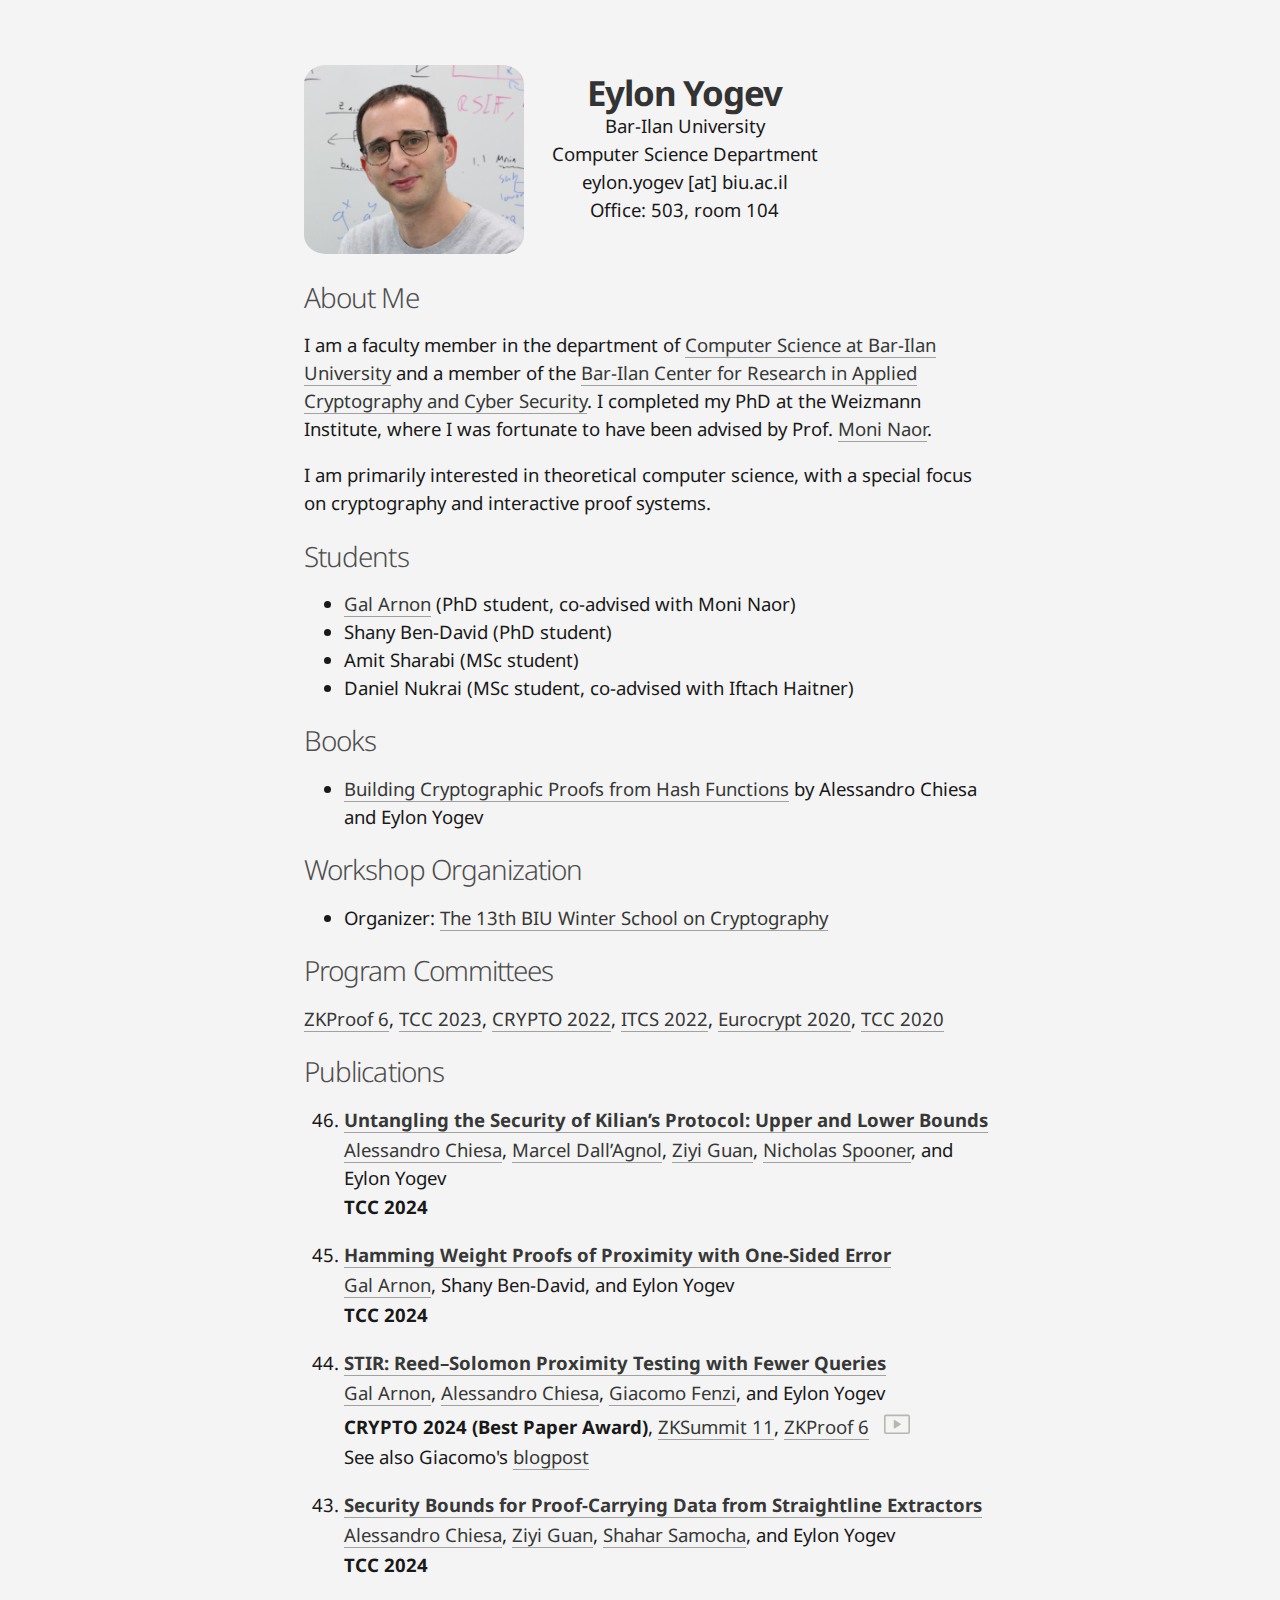
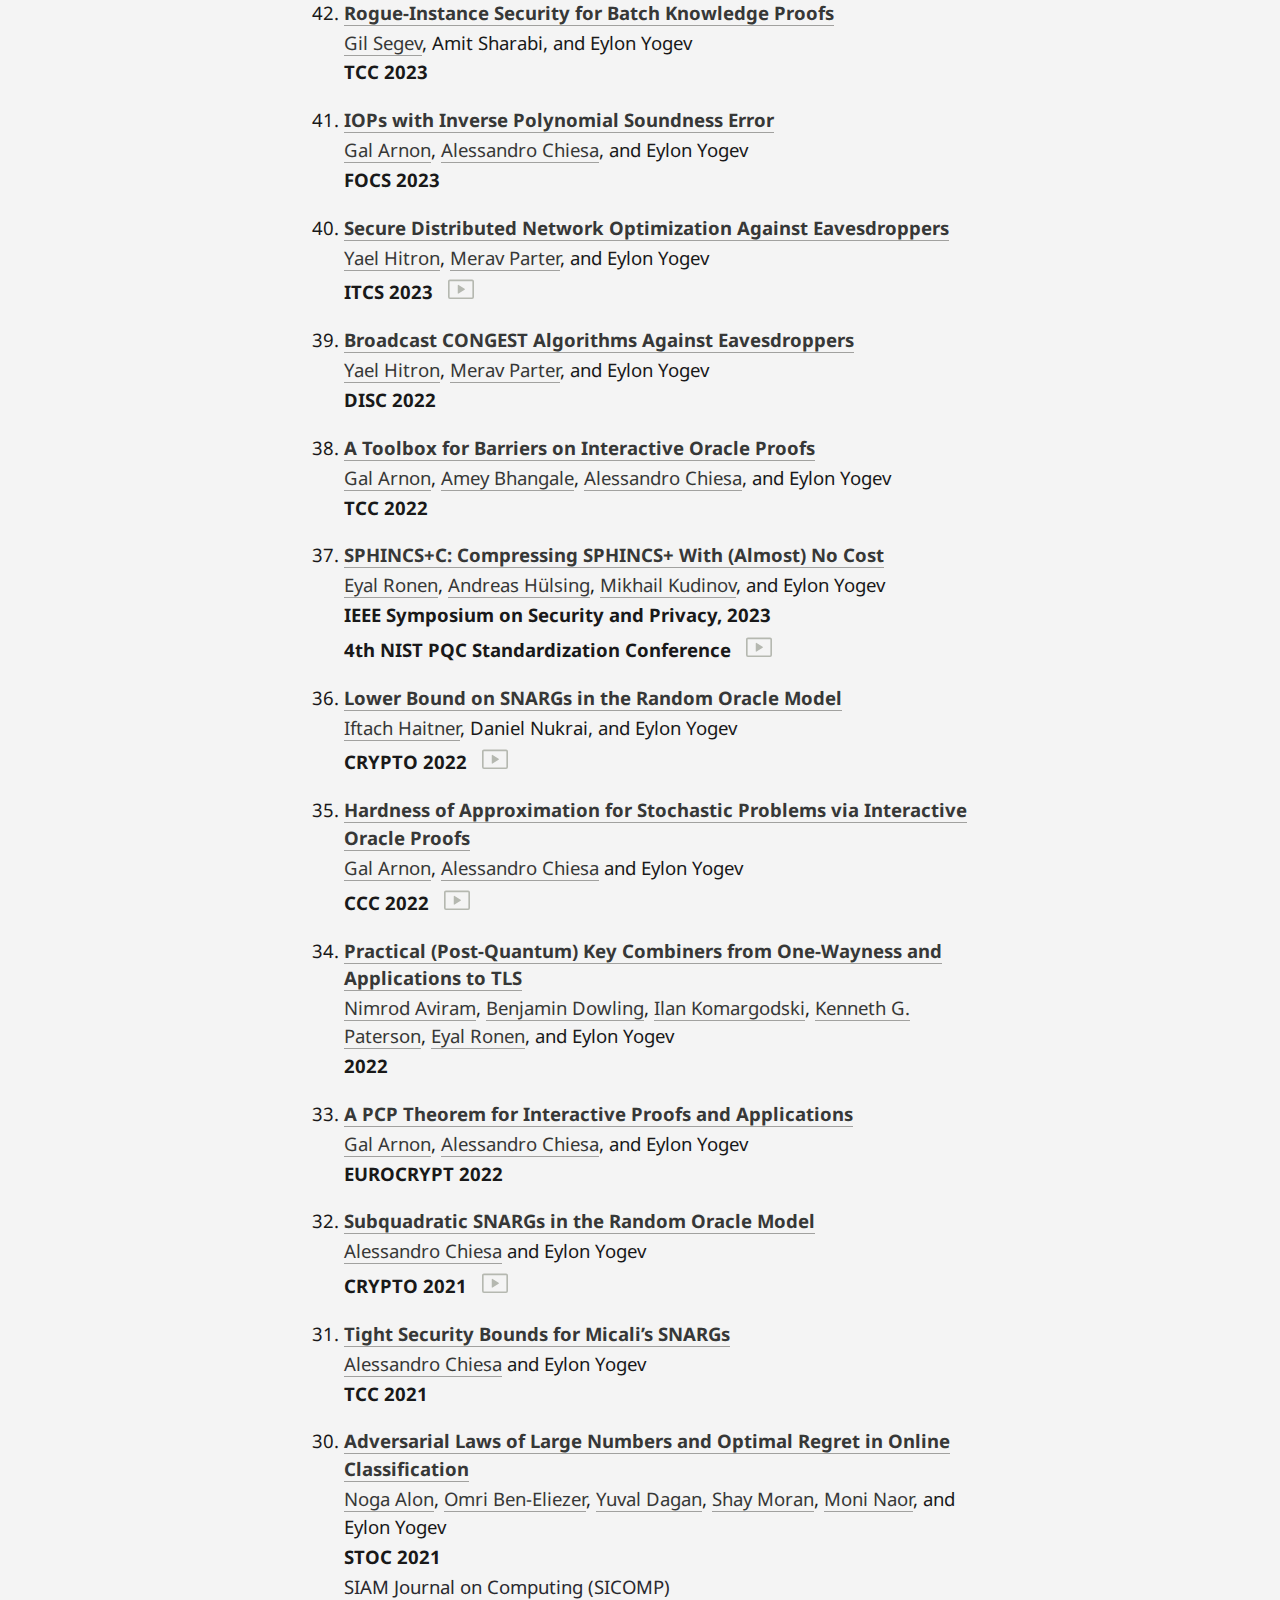
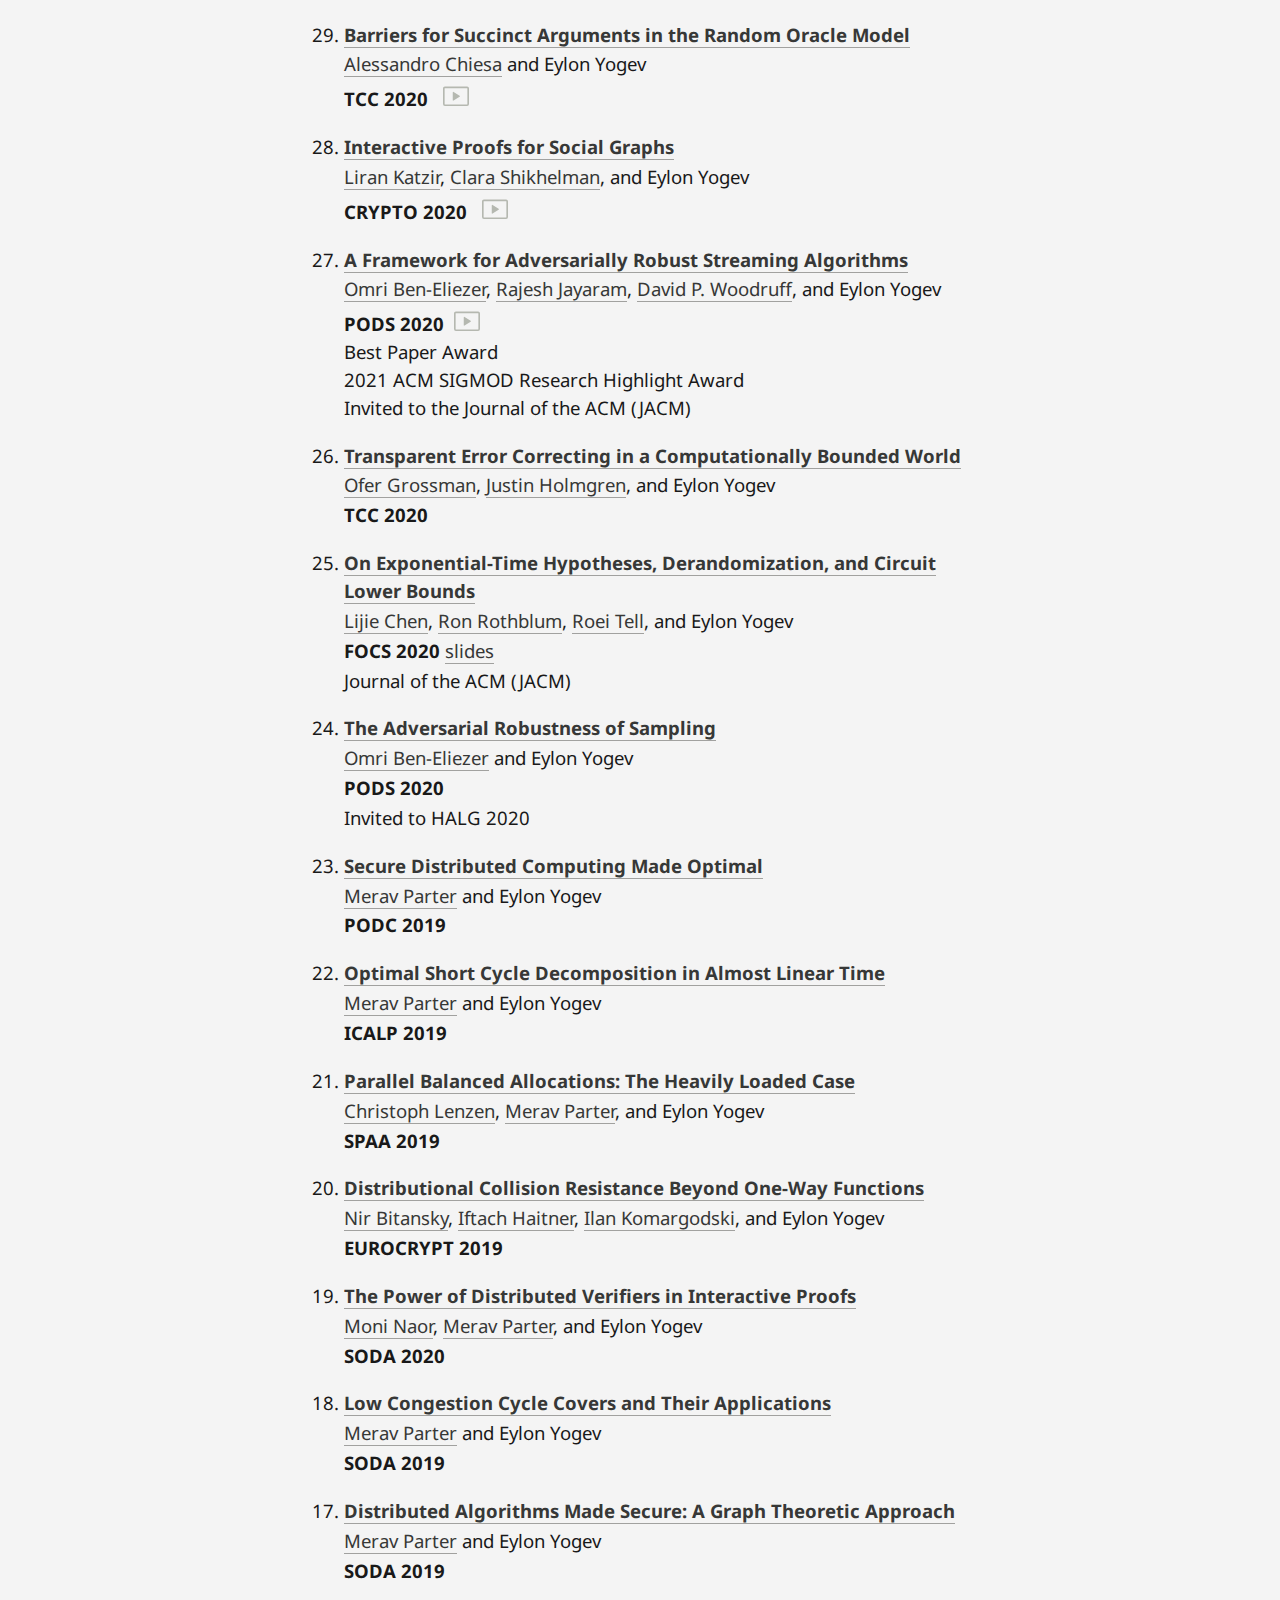
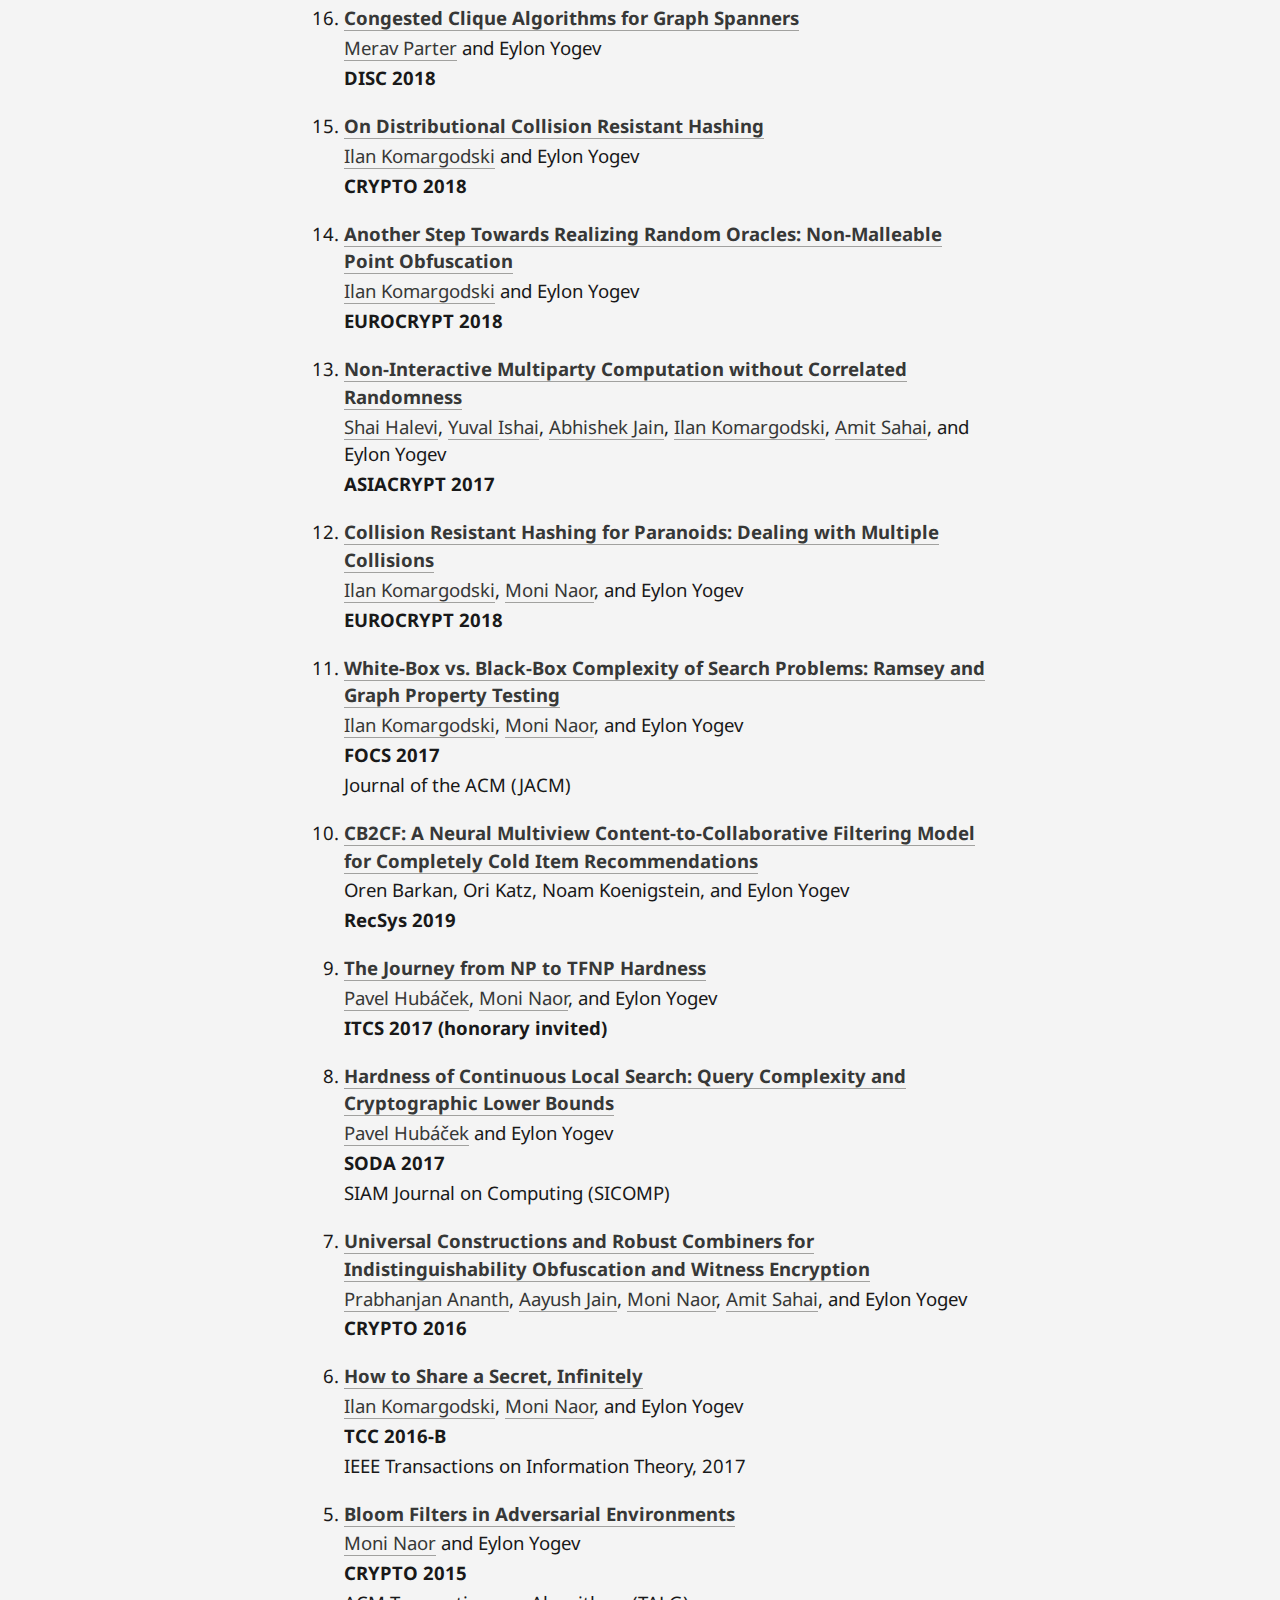
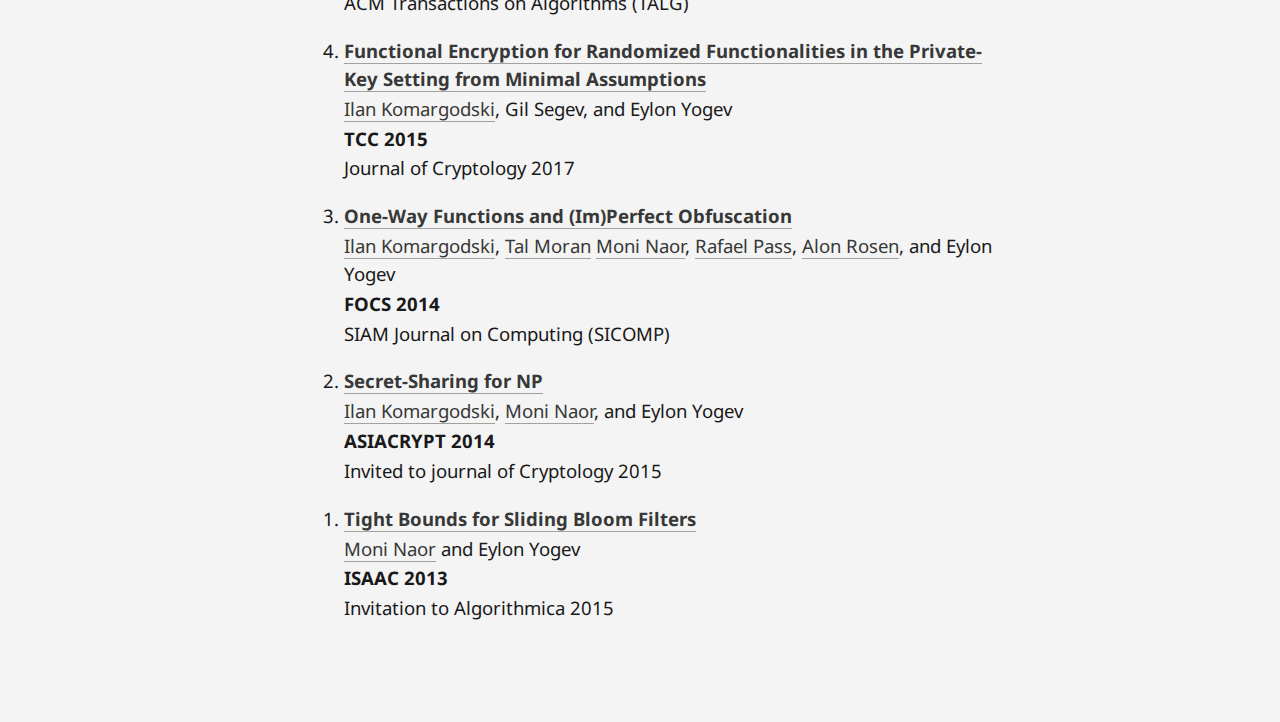
==== index.html @ f85467c6 "Update index.html" ====
<meta name="viewport" content="width=device-width, initial-scale=1.0">
<html xml:lang="en" xmlns="http://www.w3.org/1999/xhtml" lang="en">

<head>
	<title>
		Eylon Yogev
	</title>
	<link rel="stylesheet" type="text/css" href="https://fonts.googleapis.com/css2?family=Noto+Sans:ital,wght@0,400;0,700;1,400;1,700&family=Vollkorn&display=swap">
	<link rel="stylesheet" href="main.css" type="text/css"/>
</head>
<div id="wrapper">
<body>
<div id="empty"></div>
<div id="contentpane">
    <div id="content">
        <div style="display: flex; align-items: center;">
		<div id="headerimg"><img id="pic" src="profile.jpg" width="220px" class="responsive-image"></div>
		<div id="pagetitle2"> 		
			<div id="name"> <h2>Eylon Yogev</h2>
			<p>Bar-Ilan University<br/>
			Computer Science Department<br/>
			eylon.yogev [at] biu.ac.il<br/>
            Office: 503, room 104 <br/>
                <!-- <a target="_blank" title="Google Scholar" href="https://scholar.google.com/citations?user=5BrpQ74AAAAJ&hl=en" class="icons"><svg class="icons" height="26px "width="26px" viewBox="0 0 25 25" xmlns="http://www.w3.org/2000/svg" fill="none" stroke="currentcolor" stroke-width="2" stroke-linecap="round" stroke-linejoin="round"><path d="M5.242 13.769.5 9.5 12 1l11.5 9-5.242 3.769C17.548 11.249 14.978 9.5 12 9.5c-2.977.0-5.548 1.748-6.758 4.269zM12 10a7 7 0 100 14 7 7 0 000-14z"></path></svg></a>
			<a target="_blank" title="DBLP" href="https://dblp.org/pid/129/1614.html" class="icons"><svg  height="26px "width="50px" xmlns="http://www.w3.org/2000/svg"><text x="2" y="23" fill="none" stroke="#B5B8B0" stroke-width="1" stroke-linecap="round" stroke-linejoin="round">DBLP</text></svg></a> -->
            </p>
			</div>
		</div>
        </div>
    
        <h4>About Me</h4>
        <p>I am a faculty member in the department of <a href="https://cs.biu.ac.il/" target="_blank">Computer Science at Bar-Ilan University</a> and a member of the <a href="https://cyber.biu.ac.il/" target="_blank">Bar-Ilan Center for Research in Applied Cryptography and Cyber Security</a>.
          I completed my PhD at the Weizmann Institute, where I was fortunate to have been advised by Prof. <a class="coauthor" href="http://www.wisdom.weizmann.ac.il/~/naor/" target="_blank">Moni Naor</a>.</p>
        <p>I am primarily interested in theoretical computer science, with a special focus on cryptography and interactive proof systems.</p>


        <h4>Students</h4>
        <ul>
          <li><a class="coauthor" href="https://galarnon42.github.io/" target="_blank">Gal Arnon</a> (PhD student, co-advised with Moni Naor)</li>
          <li>Shany Ben-David (PhD student)</li>
          <li>Amit Sharabi (MSc student)</li>
          <li>Daniel Nukrai (MSc student, co-advised with Iftach Haitner)</li>
        </ul>
      
      <h4>Books</h4>
      <ul>
        <li>
        <p><a href="https://snargsbook.org/" target="_blank">Building Cryptographic Proofs from Hash Functions</a> by Alessandro Chiesa and Eylon Yogev</p>
        </li>
      </ul>

        <h4>Workshop Organization</h4>	  
            <p>
            <ul>
            <li>
                Organizer: <a href="https://cyber.biu.ac.il/event/the-13th-biu-winter-school-on-cryptography/" target="_blank">The 13th BIU Winter School on Cryptography<a/>
            </li>
            </ul>
            </p>
            <h4>Program Committees</h4>
            <p>
                <a href="https://zkproof.org/events/zkproof-6-berlin/" target="_blank">ZKProof 6</a>,
                <a href="https://tcc.iacr.org/2023/" target="_blank">TCC 2023</a>,
                <a href="https://crypto.iacr.org/2022/" target="_blank">CRYPTO 2022</a>,
                <a href="http://itcs-conf.org/" target="_blank">ITCS 2022</a>,
                <a href="https://eurocrypt.iacr.org/2020/" target="_blank">Eurocrypt 2020</a>,
                <a href="https://tcc.iacr.org/2020/" target="_blank">TCC 2020</a>
            </p>
            <!-- <p>
            <ul>
            <li><a href="https://zkproof.org/events/zkproof-6-berlin/" target="_blank">ZKProof 6</a></li>
            <li><a href="https://tcc.iacr.org/2023/" target="_blank">TCC 2023</a></li>
            <li><a href="https://crypto.iacr.org/2022/" target="_blank">CRYPTO 2022</a></li>
            <li><a href="http://itcs-conf.org/" target="_blank">ITCS 2022</a></li>
            <li><a href="https://eurocrypt.iacr.org/2020/" target="_blank">Eurocrypt 2020</a></li>
            <li><a href="https://tcc.iacr.org/2020/" target="_blank">TCC 2020</a></li>
            </ul>
            </p> -->

		  <h4>Publications</h4>
			<ol type="1" reversed="reversed">
              <li>
                <div class="paper">
                  <p class="title"><a href="https://eprint.iacr.org/2024/1434.pdf" target="_blank"><b>Untangling the Security of Kilian’s Protocol: Upper and Lower Bounds</b></a></p>
                  <p><a class="coauthor" href="http://people.eecs.berkeley.edu/~alexch/" target="_blank">Alessandro Chiesa</a>, <a class="coauthor" href="https://marceldallagnol.github.io/" target="_blank">Marcel Dall’Agnol</a>, <a class="coauthor" href="https://ziyiguan.github.io/" target="_blank">Ziyi Guan</a>, <a class="coauthor" href="https://spooner.cc/" target="_blank">Nicholas Spooner</a>, and Eylon Yogev</p>
                  <p><b>TCC 2024</b></p>
                </div>
              </li>
              <li>
                <div class="paper">
                  <p class="title"><a href="https://eprint.iacr.org/2024/832.pdf" target="_blank"><b>Hamming Weight Proofs of Proximity with One-Sided Error</b></a></p>
                  <p><a class="coauthor" href="https://galarnon42.github.io/" target="_blank">Gal Arnon</a>, Shany Ben-David, and Eylon Yogev</p>
                  <p><b>TCC 2024</b></p>
                </div>
              </li>
                <li>
                  <div class="paper">
                    <p class="title"><a href="https://eprint.iacr.org/2024/390" target="_blank"><b>STIR: Reed–Solomon Proximity Testing with Fewer Queries</b></a></p>
                    <p><a class="coauthor" href="https://galarnon42.github.io/" target="_blank">Gal Arnon</a>, <a class="coauthor" href="http://people.eecs.berkeley.edu/~alexch/" target="_blank">Alessandro Chiesa</a>, <a class="coauthor" href="https://gfenzi.io/" target="_blank">Giacomo Fenzi</a>, and Eylon Yogev</p>
                    <p><b>CRYPTO 2024 (Best Paper Award)</b>, <a href="https://www.zksummit.com/" target="_blank"> ZKSummit 11</a>, <a href="https://zkproof.org/events/zkproof-6-berlin/" target="_blank">ZKProof 6</a> &nbsp; <a class="icons" href="https://www.youtube.com/watch?v=OLklJjp8KB4&ab_channel=ZeroKnowledge" target="_blank"><svg xmlns="http://www.w3.org/2000/svg" width="26" height="26" viewBox="0 0 24 18"><path fill="#b5b8b0" d="M0 4.75C0 3.784.784 3 1.75 3h20.5c.966 0 1.75.784 1.75 1.75v14.5A1.75 1.75 0 0 1 22.25 21H1.75A1.75 1.75 0 0 1 0 19.25Zm1.75-.25a.25.25 0 0 0-.25.25v14.5c0 .138.112.25.25.25h20.5a.25.25 0 0 0 .25-.25V4.75a.25.25 0 0 0-.25-.25Z"/><path fill="#b5b8b0" d="M9 15.584V8.416a.5.5 0 0 1 .77-.42l5.576 3.583a.5.5 0 0 1 0 .842L9.77 16.005a.5.5 0 0 1-.77-.42Z"/></svg></a></p>
                    <p>See also Giacomo's <a href="https://gfenzi.io/papers/stir/" target="_blank">blogpost</a></p>
                    
                  </div>
                </li>
                <li>
                  <div class="paper">
                    <p class="title"><a href="https://eprint.iacr.org/2023/1646.pdf" target="_blank"><b>Security Bounds for Proof-Carrying Data from Straightline Extractors</b></a></p>
                    <p><a class="coauthor" href="https://people.eecs.berkeley.edu/~alexch/" target="_blank">Alessandro Chiesa</a>, <a class="coauthor" href="https://ziyiguan.github.io/" target="_blank">Ziyi Guan</a>, <a class="coauthor" href="https://www.linkedin.com/in/shahar-samocha-659106212/" target="_blank">Shahar Samocha</a>, and Eylon Yogev</p>
                    <p><b>TCC 2024</b></p>
                  </div>
                </li>
                <li>
                  <div class="paper">
                    <p class="title"><a href="https://eprint.iacr.org/2023/1420.pdf" target="_blank"><b>Rogue-Instance Security for Batch Knowledge Proofs</b></a></p>
                    <p><a class="coauthor" href="https://www.gilsegev.net/" target="_blank">Gil Segev</a>, Amit Sharabi, and Eylon Yogev</p>
                    <p><b>TCC 2023</b></p>
                  </div>
                </li>
                <li>
                  <div class="paper">
                    <p class="title"><a href="https://eprint.iacr.org/2023/1062.pdf" target="_blank"><b>IOPs with Inverse Polynomial Soundness Error</b></a></p>
                    <p><a class="coauthor" href="https://galarnon42.github.io/" target="_blank">Gal Arnon</a>, <a class="coauthor" href="https://people.eecs.berkeley.edu/~alexch/" target="_blank">Alessandro Chiesa</a>, and Eylon Yogev</p>
                    <p><b>FOCS 2023</b></p>
                  </div>
                </li>
                <li>
                  <div class="paper">
                    <p class="title"><a href="https://cs.emis.de/LIPIcs/volltexte/2023/17574/pdf/LIPIcs-ITCS-2023-71_.pdf" target="_blank"><b>Secure Distributed Network Optimization Against Eavesdroppers</b></a></p>
                    <p><a class="coauthor" href="https://www.wisdom.weizmann.ac.il/~yaelhi/" target="_blank">Yael Hitron</a>, <a class="coauthor" href="http://www.weizmann.ac.il/math/parter/" target="_blank">Merav Parter</a>, and Eylon Yogev</p>
                    <p><b>ITCS 2023</b> &nbsp; <a class="icons" href="https://www.youtube.com/watch?v=ZuN46goMlLA" target="_blank"><svg xmlns="http://www.w3.org/2000/svg" width="26" height="26" viewBox="0 0 24 18"><path fill="#b5b8b0" d="M0 4.75C0 3.784.784 3 1.75 3h20.5c.966 0 1.75.784 1.75 1.75v14.5A1.75 1.75 0 0 1 22.25 21H1.75A1.75 1.75 0 0 1 0 19.25Zm1.75-.25a.25.25 0 0 0-.25.25v14.5c0 .138.112.25.25.25h20.5a.25.25 0 0 0 .25-.25V4.75a.25.25 0 0 0-.25-.25Z"/><path fill="#b5b8b0" d="M9 15.584V8.416a.5.5 0 0 1 .77-.42l5.576 3.583a.5.5 0 0 1 0 .842L9.77 16.005a.5.5 0 0 1-.77-.42Z"/></svg></a></p>
                  </div>
                </li>
                <li>
                  <div class="paper">
                    <p class="title"><a href="https://drops.dagstuhl.de/opus/volltexte/2022/17218/pdf/LIPIcs-DISC-2022-27.pdf" target="_blank"><b>Broadcast CONGEST Algorithms Against Eavesdroppers</b></a></p>
                    <p><a class="coauthor" href="https://www.wisdom.weizmann.ac.il/~yaelhi/" target="_blank">Yael Hitron</a>, <a class="coauthor" href="http://www.weizmann.ac.il/math/parter/" target="_blank">Merav Parter</a>, and Eylon Yogev</p>
                    <p><b>DISC 2022</b></p>
                  </div>
                </li>
                <li>
                  <div class="paper">
                    <p class="title"><a href="https://eprint.iacr.org/2022/790.pdf" target="_blank"><b>A Toolbox for Barriers on Interactive Oracle Proofs</b></a></p>
                    <p><a class="coauthor" href="https://galarnon42.github.io/" target="_blank">Gal Arnon</a>, <a class="coauthor" href="#" target="_blank">Amey Bhangale</a>, <a class="coauthor" href="https://people.eecs.berkeley.edu/~alexch/" target="_blank">Alessandro Chiesa</a>, and Eylon Yogev</p>
                    <p><b>TCC 2022</b></p>
                  </div>
                </li>
                <li>
                  <div class="paper">
                    <p class="title"><a href="https://eprint.iacr.org/2022/778.pdf" target="_blank"><b>SPHINCS+C: Compressing SPHINCS+ With (Almost) No Cost</b></a></p>
                    <p><a class="coauthor" href="#" target="_blank">Eyal Ronen</a>, <a class="coauthor" href="#" target="_blank">Andreas Hülsing</a>, <a class="coauthor" href="#" target="_blank">Mikhail Kudinov</a>, and Eylon Yogev</p>
                    <p><b>IEEE Symposium on Security and Privacy, 2023</b>
                    <p><b>4th NIST PQC Standardization Conference</b> 
                     &nbsp; <a class="icons" href="https://cdnapisec.kaltura.com/index.php/extwidget/preview/partner_id/684682/uiconf_id/50882982/entry_id/1_tt1qclrc/embed/dynamic#t=88:45" target="_blank"><svg xmlns="http://www.w3.org/2000/svg" width="26" height="26" viewBox="0 0 24 18"><path fill="#b5b8b0" d="M0 4.75C0 3.784.784 3 1.75 3h20.5c.966 0 1.75.784 1.75 1.75v14.5A1.75 1.75 0 0 1 22.25 21H1.75A1.75 1.75 0 0 1 0 19.25Zm1.75-.25a.25.25 0 0 0-.25.25v14.5c0 .138.112.25.25.25h20.5a.25.25 0 0 0 .25-.25V4.75a.25.25 0 0 0-.25-.25Z"/><path fill="#b5b8b0" d="M9 15.584V8.416a.5.5 0 0 1 .77-.42l5.576 3.583a.5.5 0 0 1 0 .842L9.77 16.005a.5.5 0 0 1-.77-.42Z"/></svg></a></p>
                  </div>
                </li>
                <li>
                <div class="paper">
                    <p class="title"><a href="https://eprint.iacr.org/2022/178.pdf" target="_blank"><b>Lower Bound on SNARGs in the Random Oracle Model</b></a></p>
                    <p><a class="coauthor" href="http://www.cs.tau.ac.il/~iftachh/" target="_blank">Iftach Haitner</a>, Daniel Nukrai, and Eylon Yogev</p>
                    <p><b>CRYPTO 2022</b> &nbsp; <a class="icons" href="https://www.youtube.com/watch?v=3Eg4zDbNErg" target="_blank"><svg xmlns="http://www.w3.org/2000/svg" width="26" height="26" viewBox="0 0 24 18"><path fill="#b5b8b0" d="M0 4.75C0 3.784.784 3 1.75 3h20.5c.966 0 1.75.784 1.75 1.75v14.5A1.75 1.75 0 0 1 22.25 21H1.75A1.75 1.75 0 0 1 0 19.25Zm1.75-.25a.25.25 0 0 0-.25.25v14.5c0 .138.112.25.25.25h20.5a.25.25 0 0 0 .25-.25V4.75a.25.25 0 0 0-.25-.25Z"/><path fill="#b5b8b0" d="M9 15.584V8.416a.5.5 0 0 1 .77-.42l5.576 3.583a.5.5 0 0 1 0 .842L9.77 16.005a.5.5 0 0 1-.77-.42Z"/></svg></a></p>
                  </div>
                </li>
                <li>
                  <div class="paper">
                    <p class="title"><a href="https://eprint.iacr.org/2022/168.pdf" target="_blank"><b>Hardness of Approximation for Stochastic Problems via Interactive Oracle Proofs</b></a></p>
                    <p><a class="coauthor" href="https://galarnon42.github.io/" target="_blank">Gal Arnon</a>, <a class="coauthor" href="https://people.eecs.berkeley.edu/~alexch/" target="_blank">Alessandro Chiesa</a> and Eylon Yogev</p>
                    <p><b>CCC 2022</b> &nbsp; <a class="icons" href="https://www.youtube.com/watch?v=Tf1Yizaovfk" target="_blank"><svg xmlns="http://www.w3.org/2000/svg" width="26" height="26" viewBox="0 0 24 18"><path fill="#b5b8b0" d="M0 4.75C0 3.784.784 3 1.75 3h20.5c.966 0 1.75.784 1.75 1.75v14.5A1.75 1.75 0 0 1 22.25 21H1.75A1.75 1.75 0 0 1 0 19.25Zm1.75-.25a.25.25 0 0 0-.25.25v14.5c0 .138.112.25.25.25h20.5a.25.25 0 0 0 .25-.25V4.75a.25.25 0 0 0-.25-.25Z"/><path fill="#b5b8b0" d="M9 15.584V8.416a.5.5 0 0 1 .77-.42l5.576 3.583a.5.5 0 0 1 0 .842L9.77 16.005a.5.5 0 0 1-.77-.42Z"/></svg></a></p>
                  </div>
                </li>
                <li>
                  <div class="paper">
                    <p class="title"><a href="https://eprint.iacr.org/2022/065.pdf" target="_blank"><b>Practical (Post-Quantum) Key Combiners from One-Wayness and Applications to TLS</b></a></p>
                    <p><a class="coauthor" href="https://scholar.google.com/citations?user=IK_rVkIAAAAJ&hl=en" target="_blank">Nimrod Aviram</a>,
                    <a class="coauthor" href="https://scholar.google.com.au/citations?user=gm6du7UAAAAJ&hl=en" target="_blank">Benjamin Dowling</a>,
                    <a class="coauthor" href="https://www.cs.huji.ac.il/~ilank/" target="_blank">Ilan Komargodski</a>,
                    <a class="coauthor" href="https://inf.ethz.ch/people/person-detail.paterson.html" target="_blank">Kenneth G. Paterson</a>,
                    <a class="coauthor" href="https://eyalro.net/" target="_blank">Eyal Ronen</a>, and Eylon Yogev</p>
                    <p><b>2022</b></p>
                  </div>
                </li>
                <li>
                  <div class="paper">
                    <p class="title"><a href="https://eprint.iacr.org/2021/915.pdf" target="_blank"><b>A PCP Theorem for Interactive Proofs and Applications</b></a></p>
                    <p><a class="coauthor" href="https://galarnon42.github.io/" target="_blank">Gal Arnon</a>, <a class="coauthor" href="https://people.eecs.berkeley.edu/~alexch/" target="_blank">Alessandro Chiesa</a>, and Eylon Yogev</p>
                    <p><b>EUROCRYPT 2022</b></p>
                  </div>
                </li>
                <li>
                  <div class="paper">
                    <p class="title"><a href="https://eprint.iacr.org/2021/281.pdf" target="_blank"><b>Subquadratic SNARGs in the Random Oracle Model</b></a></p>
                    <p><a class="coauthor" href="https://people.eecs.berkeley.edu/~alexch/" target="_blank">Alessandro Chiesa</a> and Eylon Yogev</p>
                    <p><b>CRYPTO 2021</b> &nbsp; <a class="icons" href="https://www.youtube.com/watch?v=JBYBNj7msRY" target="_blank"><svg xmlns="http://www.w3.org/2000/svg" width="26" height="26" viewBox="0 0 24 18"><path fill="#b5b8b0" d="M0 4.75C0 3.784.784 3 1.75 3h20.5c.966 0 1.75.784 1.75 1.75v14.5A1.75 1.75 0 0 1 22.25 21H1.75A1.75 1.75 0 0 1 0 19.25Zm1.75-.25a.25.25 0 0 0-.25.25v14.5c0 .138.112.25.25.25h20.5a.25.25 0 0 0 .25-.25V4.75a.25.25 0 0 0-.25-.25Z"/><path fill="#b5b8b0" d="M9 15.584V8.416a.5.5 0 0 1 .77-.42l5.576 3.583a.5.5 0 0 1 0 .842L9.77 16.005a.5.5 0 0 1-.77-.42Z"/></svg></a></p>
                  </div>
                </li>
                <li>
                  <div class="paper">
                    <p class="title"><a href="https://eprint.iacr.org/2021/188.pdf" target="_blank"><b>Tight Security Bounds for Micali’s SNARGs</b></a></p>
                    <p><a class="coauthor" href="https://people.eecs.berkeley.edu/~alexch/" target="_blank">Alessandro Chiesa</a> and Eylon Yogev</p>
                    <p><b>TCC 2021</b></p>
                  </div>
                </li>
                <li>
                  <div class="paper">
                    <p class="title"><a href="https://arxiv.org/pdf/2101.09054.pdf" target="_blank"><b>Adversarial Laws of Large Numbers and Optimal Regret in Online Classification</b></a></p>
                    <p><a class="coauthor" href="https://www.tau.ac.il/~nogaa/" target="_blank">Noga Alon</a>, <a class="coauthor" href="http://www.cs.tau.ac.il/~omrib/" target="_blank">Omri Ben-Eliezer</a>, <a class="coauthor" href="https://yuvaldagan.wordpress.com/" target="_blank">Yuval Dagan</a>, <a class="coauthor" href="http://www.cs.technion.ac.il/~shaymrn/" target="_blank">Shay Moran</a>, <a class="coauthor" href="http://www.wisdom.weizmann.ac.il/~/naor/" target="_blank">Moni Naor</a>, and Eylon Yogev</p>
                    <p><b>STOC 2021</b></p>
                    <p><a class="icons" href="https://epubs.siam.org/eprint/WMYQ4PTXQMHGDJZPZN5I/full" target="_blank">SIAM Journal on Computing (SICOMP)</a></p>
                  </div>
                </li>
                <li>
                  <div class="paper">
                    <p class="title"><a href="https://eprint.iacr.org/2020/1427.pdf" target="_blank"><b>Barriers for Succinct Arguments in the Random Oracle Model</b></a></p>
                    <p><a class="coauthor" href="https://people.eecs.berkeley.edu/~alexch/" target="_blank">Alessandro Chiesa</a> and Eylon Yogev</p>
                    <p><b>TCC 2020</b> &nbsp; <a class="icons" href="https://www.youtube.com/watch?v=A61czHkCBrA" target="_blank"><svg xmlns="http://www.w3.org/2000/svg" width="26" height="26" viewBox="0 0 24 18"><path fill="#b5b8b0" d="M0 4.75C0 3.784.784 3 1.75 3h20.5c.966 0 1.75.784 1.75 1.75v14.5A1.75 1.75 0 0 1 22.25 21H1.75A1.75 1.75 0 0 1 0 19.25Zm1.75-.25a.25.25 0 0 0-.25.25v14.5c0 .138.112.25.25.25h20.5a.25.25 0 0 0 .25-.25V4.75a.25.25 0 0 0-.25-.25Z"/><path fill="#b5b8b0" d="M9 15.584V8.416a.5.5 0 0 1 .77-.42l5.576 3.583a.5.5 0 0 1 0 .842L9.77 16.005a.5.5 0 0 1-.77-.42Z"/></svg></a></p>
                  </div>
                </li>
                <li>
                    <div class="paper">
                      <p class="title"><a href="https://eprint.iacr.org/2020/1433.pdf" target="_blank"><b>Interactive Proofs for Social Graphs</b></a></p>
                      <p><a class="coauthor" href="https://scholar.google.co.il/citations?user=6hddBj0AAAAJ&hl=en" target="_blank">Liran Katzir</a>, <a class="coauthor" href="http://www.math.tau.ac.il/~clarashk/" target="_blank">Clara Shikhelman</a>, and Eylon Yogev</p>
                      <p><b>CRYPTO 2020</b> &nbsp; <a class="icons" href="https://www.youtube.com/watch?v=fkCOhuH1um4&list=PLeeS-3Ml-rppZMjRn2bNhb1FU-JOLMjRU" target="_blank"><svg xmlns="http://www.w3.org/2000/svg" width="26" height="26" viewBox="0 0 24 18"><path fill="#b5b8b0" d="M0 4.75C0 3.784.784 3 1.75 3h20.5c.966 0 1.75.784 1.75 1.75v14.5A1.75 1.75 0 0 1 22.25 21H1.75A1.75 1.75 0 0 1 0 19.25Zm1.75-.25a.25.25 0 0 0-.25.25v14.5c0 .138.112.25.25.25h20.5a.25.25 0 0 0 .25-.25V4.75a.25.25 0 0 0-.25-.25Z"/><path fill="#b5b8b0" d="M9 15.584V8.416a.5.5 0 0 1 .77-.42l5.576 3.583a.5.5 0 0 1 0 .842L9.77 16.005a.5.5 0 0 1-.77-.42Z"/></svg></a></p>
                    </div>
                  </li>
                  <li>
                    <div class="paper">
                      <p class="title"><a href="https://arxiv.org/pdf/2003.14265.pdf" target="_blank"><b>A Framework for Adversarially Robust Streaming Algorithms</b></a></p>
                      <p><a class="coauthor" href="http://www.cs.tau.ac.il/~omrib/" target="_blank">Omri Ben-Eliezer</a>,
                        <a class="coauthor" href="http://rajeshjayaram.com/" target="_blank">Rajesh Jayaram</a>,
                        <a class="coauthor" href="http://www.cs.cmu.edu/~dwoodruf/" target="_blank">David P. Woodruff</a>,
                        and Eylon Yogev</p>
                      <p>
                        <b>PODS 2020</b>&nbsp; <a class="icons" href="https://vimeo.com/450920023#t=12m50s" target="_blank"><svg xmlns="http://www.w3.org/2000/svg" width="26" height="26" viewBox="0 0 24 18"><path fill="#b5b8b0" d="M0 4.75C0 3.784.784 3 1.75 3h20.5c.966 0 1.75.784 1.75 1.75v14.5A1.75 1.75 0 0 1 22.25 21H1.75A1.75 1.75 0 0 1 0 19.25Zm1.75-.25a.25.25 0 0 0-.25.25v14.5c0 .138.112.25.25.25h20.5a.25.25 0 0 0 .25-.25V4.75a.25.25 0 0 0-.25-.25Z"/><path fill="#b5b8b0" d="M9 15.584V8.416a.5.5 0 0 1 .77-.42l5.576 3.583a.5.5 0 0 1 0 .842L9.77 16.005a.5.5 0 0 1-.77-.42Z"/></svg></a><br/>
                        <span >Best Paper Award</span><br/>
                        <span >2021 ACM SIGMOD Research Highlight Award</span><br/>
                        <span>Invited to the Journal of the ACM (JACM)</span>
                    </p>
                    </div>
                  </li>
                  <li>
                    <div class="paper">
                      <p class="title"><a href="https://eprint.iacr.org/2020/1411.pdf" target="_blank"><b>Transparent Error Correcting in a Computationally Bounded World</b></a></p>
                      <p><a class="coauthor" href="https://dblp.org/pid/168/8485.html" target="_blank">Ofer Grossman</a>,
                        <a class="coauthor" href="http://justinholmgren.com/" target="_blank">Justin Holmgren</a>,
                        and Eylon Yogev
                      <p><b>TCC 2020</b></p>
                    </div>
                  </li>
                  <li>
                    <div class="paper">
                      <p class="title"><a href="https://eccc.weizmann.ac.il/report/2019/169/download" target="_blank"><b>On Exponential-Time Hypotheses, Derandomization, and Circuit Lower Bounds</b></a></p>
                      <p><a class="coauthor" href="http://www.mit.edu/~lijieche/" target="_blank">Lijie Chen</a>,
                        <a class="coauthor" href="http://www.cs.technion.ac.il/~rothblum/" target="_blank">Ron Rothblum</a>,
                        <a class="coauthor" href="https://sites.google.com/site/roeitell/" target="_blank">Roei Tell</a>,
                        and Eylon Yogev</p>
                      <p><b>FOCS 2020</b> <a href="https://drive.google.com/file/d/1tfXBe4NhLV4Ls1bmvShGWdE-ohSGJxQN/view">slides</a>
                     <p>Journal of the ACM (JACM)</p>
                    </div>
                  </li>
                  <li>
                    <div class="paper">
                      <p class="title"><a href="https://arxiv.org/pdf/1906.11327.pdf" target="_blank"><b>The Adversarial Robustness of Sampling</b></a></p>
                      <p><a class="coauthor" href="http://www.cs.tau.ac.il/~omrib/" target="_blank">Omri Ben-Eliezer</a> and Eylon Yogev</p>
                      <p><b>PODS 2020</b></p>
                      <p>Invited to HALG 2020</p>
                    </div>
                  </li>
                  <li>
                    <div class="paper">
                      <p class="title"><a href="https://dl.acm.org/doi/10.1145/3293611.3331620" target="_blank"><b>Secure Distributed Computing Made Optimal</b></a></p>
                      <p><a class="coauthor" href="http://www.weizmann.ac.il/math/parter/" target="_blank">Merav Parter</a> and Eylon Yogev</p>
                      <p><b>PODC 2019</b></p>
                    </div>
                  </li>
                  <li>
                    <div class="paper">
                      <p class="title"><a href="http://drops.dagstuhl.de/opus/volltexte/2019/10665/pdf/LIPIcs-ICALP-2019-89.pdf" target="_blank"><b>Optimal Short Cycle Decomposition in Almost Linear Time</b></a></p>
                      <p><a class="coauthor" href="http://www.weizmann.ac.il/math/parter/" target="_blank">Merav Parter</a> and Eylon Yogev</p>
                      <p><b>ICALP 2019</b></p>
                    </div>
                  </li>
                  <li>
                    <div class="paper">
                      <p class="title"><a href="https://arxiv.org/pdf/1904.07532.pdf" target="_blank"><b>Parallel Balanced Allocations: The Heavily Loaded Case</b></a></p>
                      <p><a class="coauthor" href="https://people.mpi-inf.mpg.de/~clenzen/" target="_blank">Christoph Lenzen</a>, <a class="coauthor" href="http://www.weizmann.ac.il/math/parter/" target="_blank">Merav Parter</a>, and Eylon Yogev</p>
                      <p><b>SPAA 2019</b></p>
                    </div>
                  </li>
                  <li>
                    <div class="paper">
                      <p class="title"><a href="https://eprint.iacr.org/2019/115.pdf" target="_blank"><b>Distributional Collision Resistance Beyond One-Way Functions</b></a></p>
                      <p><a class="coauthor" href="https://sites.google.com/site/nirbitansky" target="_blank">Nir Bitansky</a>,
                        <a class="coauthor" href="http://www.cs.tau.ac.il/~iftachh/" target="_blank">Iftach Haitner</a>,
                        <a class="coauthor" href="https://www.cs.huji.ac.il/~ilank/" target="_blank">Ilan Komargodski</a>,
                        and Eylon Yogev</p>
                      <p><b>EUROCRYPT 2019</b></p>
                    </div>
                  </li>
                  <li>
                    <div class="paper">
                      <p class="title"><a href="https://eccc.weizmann.ac.il/report/2018/213/download" target="_blank"><b>The Power of Distributed Verifiers in Interactive Proofs</b></a></p>
                      <p><a class="coauthor" href="https://www.wisdom.weizmann.ac.il/~/naor/" target="_blank">Moni Naor</a>, <a class="coauthor" href="http://www.weizmann.ac.il/math/parter/" target="_blank">Merav Parter</a>, and Eylon Yogev</p>
                      <p><b>SODA 2020</b></p>
                    </div>
                  </li>
                  <li>
                    <div class="paper">
                      <p class="title"><a href="https://arxiv.org/pdf/1812.04492.pdf" target="_blank"><b>Low Congestion Cycle Covers and Their Applications</b></a></p>
                      <p><a class="coauthor" href="http://www.weizmann.ac.il/math/parter/" target="_blank">Merav Parter</a> and Eylon Yogev</p>
                      <p><b>SODA 2019</b></p>
                    </div>
                  </li>
                  <li>
                    <div class="paper">
                      <p class="title"><a href="https://arxiv.org/pdf/1712.01139.pdf" target="_blank"><b>Distributed Algorithms Made Secure: A Graph Theoretic Approach</b></a></p>
                      <p><a class="coauthor" href="http://www.weizmann.ac.il/math/parter/" target="_blank">Merav Parter</a> and Eylon Yogev</p>
                      <p><b>SODA 2019</b></p>
                    </div>
                  </li>
                  <li>
                    <div class="paper">
                      <p class="title"><a href="https://arxiv.org/pdf/1805.05404.pdf" target="_blank"><b>Congested Clique Algorithms for Graph Spanners</b></a></p>
                      <p><a class="coauthor" href="http://www.weizmann.ac.il/math/parter/" target="_blank">Merav Parter</a> and Eylon Yogev</p>
                      <p><b>DISC 2018</b></p>
                    </div>
                  </li>
                  <li>
                    <div class="paper">
                      <p class="title"><a href="https://eprint.iacr.org/2018/480.pdf" target="_blank"><b>On Distributional Collision Resistant Hashing</b></a></p>
                      <p><a class="coauthor" href="https://www.cs.huji.ac.il/~ilank/" target="_blank">Ilan Komargodski</a> and Eylon Yogev</p>
                      <p><b>CRYPTO 2018</b></p>
                    </div>
                  </li>
                  <li>
                    <div class="paper">
                      <p class="title"><a href="https://eprint.iacr.org/2018/149.pdf" target="_blank"><b>Another Step Towards Realizing Random Oracles: Non-Malleable Point Obfuscation</b></a></p>
                      <p><a class="coauthor" href="https://www.cs.huji.ac.il/~ilank/" target="_blank">Ilan Komargodski</a> and Eylon Yogev</p>
                      <p><b>EUROCRYPT 2018</b></p>
                    </div>
                  </li>
                  <li>
                    <div class="paper">
                      <p class="title"><a href="https://eprint.iacr.org/2017/871.pdf" target="_blank"><b>Non-Interactive Multiparty Computation without Correlated Randomness</b></a></p>
                      <p><a class="coauthor" href="https://shaih.github.io/" target="_blank">Shai Halevi</a>,
                        <a class="coauthor" href="http://www.cs.technion.ac.il/~yuvali/" target="_blank">Yuval Ishai</a>,
                        <a class="coauthor" href="http://www.cs.jhu.edu/~abhishek/" target="_blank">Abhishek Jain</a>,
                        <a class="coauthor" href="https://www.cs.huji.ac.il/~ilank/" target="_blank">Ilan Komargodski</a>,
                        <a class="coauthor" href="http://web.cs.ucla.edu/~sahai/" target="_blank">Amit Sahai</a>,
                        and Eylon Yogev</p>
                      <p><b>ASIACRYPT 2017</b></p>
                    </div>
                  </li>
                  <li>
                    <div class="paper">
                      <p class="title"><a href="http://eprint.iacr.org/2017/486.pdf" target="_blank"><b>Collision Resistant Hashing for Paranoids: Dealing with Multiple Collisions</b></a></p>
                      <p><a class="coauthor" href="https://www.cs.huji.ac.il/~ilank/" target="_blank">Ilan Komargodski</a>, <a class="coauthor" href="https://www.wisdom.weizmann.ac.il/~/naor/" target="_blank">Moni Naor</a>, and Eylon Yogev</p>
                      <p><b>EUROCRYPT 2018</b></p>
                    </div>
                  </li>
                  <li>
                    <div class="paper">
                      <p class="title"><a href="https://eccc.weizmann.ac.il/report/2017/015/" target="_blank"><b>White-Box vs. Black-Box Complexity of Search Problems: Ramsey and Graph Property Testing</b></a></p>
                      <p><a class="coauthor" href="https://www.cs.huji.ac.il/~ilank/" target="_blank">Ilan Komargodski</a>, <a class="coauthor" href="https://www.wisdom.weizmann.ac.il/~/naor/" target="_blank">Moni Naor</a>, and Eylon Yogev</p>
                      <p><b>FOCS 2017</b></p>
                      <p>Journal of the ACM (JACM)</p>
                    </div>
                  </li>
                  <li>
                    <div class="paper">
                      <p class="title"><a href="https://arxiv.org/pdf/1611.00384" target="_blank"><b>CB2CF: A Neural Multiview Content-to-Collaborative Filtering Model for Completely Cold Item Recommendations</b></a></p>
                      <p>Oren Barkan, Ori Katz, Noam Koenigstein, and Eylon Yogev</p>
                      <p><b>RecSys 2019</b></p>
                    </div>
                  </li>
                  <li>
                    <div class="paper">
                      <p class="title"><a href="http://eccc.hpi-web.de/report/2016/199/" target="_blank"><b>The Journey from NP to TFNP Hardness</b></a></p>
                      <p><a class="coauthor" href="https://hubacekpavel.wordpress.com/" target="_blank">Pavel Hubáček</a>, <a class="coauthor" href="https://www.wisdom.weizmann.ac.il/~/naor/" target="_blank">Moni Naor</a>, and Eylon Yogev</p>
                      <p><b>ITCS 2017 (honorary invited)</b></p>
                    </div>
                  </li>
                  <li>
                    <div class="paper">
                      <p class="title"><a href="http://eccc.hpi-web.de/report/2016/063/" target="_blank"><b>Hardness of Continuous Local Search: Query Complexity and Cryptographic Lower Bounds</b></a></p>
                      <p><a class="coauthor" href="https://hubacekpavel.wordpress.com/" target="_blank">Pavel Hubáček</a> and Eylon Yogev</p>
                      <p><b>SODA 2017</b></p>
                      <p>SIAM Journal on Computing (SICOMP)</p>
                    </div>
                  </li>
                  <li>
                    <div class="paper">
                      <p class="title"><a href="http://eprint.iacr.org/2016/281.pdf" target="_blank"><b>Universal Constructions and Robust Combiners for Indistinguishability Obfuscation and Witness Encryption</b></a></p>
                      <p><a class="coauthor" href="http://web.cs.ucla.edu/~prabhanjan/" target="_blank">Prabhanjan Ananth</a>,
                        <a class="coauthor" href="https://dblp.org/pers/hd/j/Jain:Aayush" target="_blank">Aayush Jain</a>,
                        <a class="coauthor" href="https://www.wisdom.weizmann.ac.il/~/naor/" target="_blank">Moni Naor</a>,
                        <a class="coauthor" href="http://web.cs.ucla.edu/~sahai/" target="_blank">Amit Sahai</a>,
                        and Eylon Yogev</p>
                      <p><b>CRYPTO 2016</b></p>
                    </div>
                  </li>
                  <li>
                    <div class="paper">
                      <p class="title"><a href="https://eprint.iacr.org/2016/194.pdf" target="_blank"><b>How to Share a Secret, Infinitely</b></a></p>
                      <p><a class="coauthor" href="https://www.cs.huji.ac.il/~ilank/" target="_blank">Ilan Komargodski</a>, <a class="coauthor" href="https://www.wisdom.weizmann.ac.il/~/naor/" target="_blank">Moni Naor</a>, and Eylon Yogev</p>
                      <p><b>TCC 2016-B</b></p>
                      <p>IEEE Transactions on Information Theory, 2017</p>
                    </div>
                  </li>
                  <li>
                    <div class="paper">
                      <p class="title"><a href="http://arxiv.org/pdf/1412.8356v2" target="_blank"><b>Bloom Filters in Adversarial Environments</b></a></p>
                      <p><a class="coauthor" href="https://www.wisdom.weizmann.ac.il/~/naor/" target="_blank">Moni Naor</a> and Eylon Yogev</p>
                      <p><b>CRYPTO 2015</b></p>
                      <p>ACM Transactions on Algorithms (TALG)</p>
                    </div>
                  </li>
                  <li>
                    <div class="paper">
                      <p class="title"><a href="https://eprint.iacr.org/2014/868.pdf" target="_blank"><b>Functional Encryption for Randomized Functionalities in the Private-Key Setting from Minimal Assumptions</b></a></p>
                      <p><a class="coauthor" href="https://www.cs.huji.ac.il/~ilank/" target="_blank">Ilan Komargodski</a>, Gil Segev, and Eylon Yogev</p>
                      <p><b>TCC 2015</b></p>
                      <p>Journal of Cryptology 2017</p>
                    </div>
                  </li>
                  <li>
                    <div class="paper">
                      <p class="title"><a href="https://eprint.iacr.org/2014/347.pdf" target="_blank"><b>One-Way Functions and (Im)Perfect Obfuscation</b></a></p>
                      <p><a class="coauthor" href="https://www.cs.huji.ac.il/~ilank/" target="_blank">Ilan Komargodski</a>, 
                        <a class="coauthor" href="http://talmoran.net/" target="_blank">Tal Moran</a>
                        <a class="coauthor" href="https://www.wisdom.weizmann.ac.il/~/naor/" target="_blank">Moni Naor</a>,
                        <a class="coauthor" href="http://www.cs.cornell.edu/~rafael/" target="_blank">Rafael Pass</a>,
                        <a class="coauthor" href="http://www.eecs.harvard.edu/~alon/" target="_blank">Alon Rosen</a>,
                        and Eylon Yogev
                      <p><b>FOCS 2014</b></p>
                      <p>SIAM Journal on Computing (SICOMP)</p>
                    </div>
                  </li>
                  <li>
                    <div class="paper">
                      <p class="title"><a href="https://eprint.iacr.org/2014/213.pdf" target="_blank"><b>Secret-Sharing for NP</b></a></p>
                      <p><a class="coauthor" href="https://www.cs.huji.ac.il/~ilank/" target="_blank">Ilan Komargodski</a>, <a class="coauthor" href="https://www.wisdom.weizmann.ac.il/~/naor/" target="_blank">Moni Naor</a>, and Eylon Yogev</p>
                      <p><b>ASIACRYPT 2014</b></p>
                      <p>Invited to journal of Cryptology 2015</p>
                    </div>
                  </li>
                  <li>
                    <div class="paper">
                      <p class="title"><a href="http://arxiv.org/pdf/1304.5872v6.pdf" target="_blank"><b>Tight Bounds for Sliding Bloom Filters</b></a></p>
                      <p><a class="coauthor" href="https://www.wisdom.weizmann.ac.il/~/naor/" target="_blank">Moni Naor</a> and Eylon Yogev</p>
                      <p><b>ISAAC 2013</b></p>
                      <p>Invitation to Algorithmica 2015</p>
                    </div>
                  </li>
                  
			</ol>
        </div>

    </div>


</div>

  </body>
</div>

</html>
---- main.css ----
html {
    font-size: 72.5%; }
  
  body {
      -webkit-animation-delay: 0.1s;
      -webkit-animation-name: fontfix;
      -webkit-animation-duration: 0.1s;
      -webkit-animation-iteration-count: 1;
      -webkit-animation-timing-function: linear;
      font-size: 1.6em; /* currently ems cause chrome bug misinterpreting rems on body element */
      line-height: 1.7;
      font-weight: 400;
      font-family: "Noto Sans", sans-serif;
      color: #333333; /* Dark gray for text */
      background-color: #F4F4F4; /* Light gray background */
      /*background-image:url(bck6.jpg);
      background-color: #BCE8F4;
      background-repeat: no-repeat; 
      background-position: center;
      background-attachment: fixed;    */   
      webkit-background-size: cover;
      -moz-background-size: cover;
      -o-background-size: cover;
      overflow-x: hidden;
      background-size: cover;
      height:100%;
      width:100%; 
  }

  @media (max-width: 600px) {
    body {
        font-size: 14px; /* Smaller font size for screens less than 600px wide */
    }
    
    .responsive-image {
        max-width: 130px; /* Smaller max width for mobile devices */
    }
}
  
  .wrapper {
      position: absolute;
      top: 0.5px;
      left: 0;
      right: 0;
      bottom: 0.5px;
      overflow-x: hidden; /* or any other value */
      overflow-y: auto; /* or any other value */
  }

  
  @-webkit-keyframes fontfix {
      from { opacity: 1; }
      to   { opacity: 1; }
  }
  
  h1, h2, h3, h4, h5, h6 {
    margin-top: 0;
    margin-bottom: 2rem;
    font-weight: 300; }
  h1 { font-size: 4.0rem; line-height: 1.2;  letter-spacing: -.1rem;}
  h2 { font-size: 3.0rem; line-height: 1.25; letter-spacing: -.1rem; }
  h3 { font-size: 3.0rem; line-height: 1.3;  letter-spacing: -.1rem; }
  h4 { font-size: 2.4rem; line-height: .8; letter-spacing: -.08rem; margin-top:2.4rem;}
  h5 { font-size: 1.8rem; line-height: 1.5;  letter-spacing: -.05rem; }
  h6 { font-size: 1.5rem; line-height: 1.6;  letter-spacing: 0; }
  
  
  @media (max-width: 600px) {
    h2{
        font-size: 1.8rem;
    }
    h4 {
        font-size: 1.8rem
    }
  }

  div#headpane {
  
      position:relative;
      margin-left:auto;
      margin-right:auto;
      margin-top:40px;
      height:auto;
      width: 950px;
  }
  
  div#contentpane {
      
      position:relative;
      margin-top: -10px;
      margin-left:auto;
      margin-right:auto;
      padding-bottom: 100px;
      color: #191919;
      font-size:100%;
      width: 60vw; 
      clear: both;
      line-height: 150%;
      z-index: 1;
      background: #F4F4F4;
  }
  
  @media screen and (min-width: 800px) {
  
  }
  
  @media screen and (max-width: 800px) {
    div#contentpane {
        font-size: 100%;
      width: 100vw;
    }
  }
  
  div#content {
      position: relative;
      top: 20px;
      margin-left:40px;
      margin-right:40px;
      width: auto;
  }
  
  div#pagetitle{
      
      text-align:left;
      
      /*margin-left: 10%;*/
      margin-left: auto;
      margin-right: auto;
      margin-bottom: 3%; /*previously 4*/
      display: flex;
      justify-content: center;
  }
  
  #headerimg {
      text-align:left;
      margin-top: 1%;
      /*margin-left: 10%;*/
      
      margin-right: 4%;
      margin-bottom: 0.5%; /*previously 4*/
      display: flex;
      justify-content: center;
  }
  
  #pic
  {
      border-radius: 10%;
  }
  
  #name {
      vertical-align: top;
      text-align: center;
  }
  
  p {
      height: auto;
      margin: 0;
      margin-bottom: 1em;
  }
  
  h1{
      color: #151e06;     
      font-weight: bold;
      margin: 0% 0% 1% 0%;
  }
  
  h2{
      color: #333333;
      margin: -1% 0%;
      font-weight: bold;
  }
  
  h3 {
      font-weight: bold;
  }
  
  h1 > a{
      color: #222222;
      text-decoration: none;
      font-weight: bold;
  }

  h4 {
    color: #4e4e4e;
  }
  
  h1>a:hover {
      color: #222222;
      text-decoration: none;
      font-weight: bold;
  }
  
  #footer {
      margin: 30px 0px;
      text-align: center;
      position: fixed;
      bottom: 0px;
      font-size:70%;
      width: 100%;
      color: #222222;
      z-index: 0;
      display: flex;
      justify-content: center;
      align-items: flex-start;    
  }
  
  /*#footer a:hover, #contentpane a:hover {
      color: #4960a9;
  }*/
  
  hr {
      color: #222222;
      height = 1px;
  }
  
  .icons {
      height = 26px;
      width = 26px;
      color: #2a292f; 
      box-shadow: none;
      a.hover: 
  }
  
  .icons:hover{
      height = 100px;
  }
  
  a {
      color: #373837;  
      text-decoration: none;
      box-shadow: 0 1px 0 #a1a19f;
      /*font-weight: normal;*/
  }
  .coauthor {
      color: #373837;  
      text-decoration: none;
  }
  table ol {
      margin: 0%;
      margin-left: -1.3em;
  }
  
  .rg {
      border-collapse: collapse;
      text-align:left;
      vertical-align: top;
  }
  
  .rg table, .rg th, .rg td{
      border-bottom: 1px solid black;
      border-collapse: collapse;
      vertical-align: top;
  }
  
  .rg th, .rg td {
      padding: 5px 10px;
  }
  
  .paper {
    margin-bottom: 20px 
  }
  
  .paper p {
    margin-bottom: 2px 
  }
    
  .divider {
      height: 2px;
      border: #222222;    
      background-color: #222222;  
      margin-top: 3.2rem;  
      margin-bottom: 2.4rem;  
    }
    
  .nav {
      width: 100%;
      background-color: #3d85c6; 
      border-color: #3d85c6;
      color: #222222;
      margin-top: -13px;
      margin-left: -8px;
      margin-bottom: 20px;
      text-align: left;
      font-size: 90%;
      /*position: fixed;*/
      z-index: 2;
      display: flex;   
      height: 50px;
      background: rgba(9, 14, 146, 0.8);
      
  }
  
  .nav div {
      padding: 0px 5px;
  }
  
  .nav a {
      color: #222222;
  }
  
  .nav a:hover {
      color: #40A596;
  }
  
  #empty {
      width: 100%;
      height: 40px;
  }
  
  .on {
      font-weight: bold;
  }
  
  #buffer {
      width: 100%;
      height: 140px;
      z-index: 0;
  }
  
  #logo {
      height: 15pt;
      margin-right: 2px;
      margin-left: 5px;
      padding-top: 2px;
  }
  .headname {
      font-family: 'Titillium Web', Optima, Verdana, sans-serif;
      color: #f1f3f5;
      font-weight: bold;
      font-size: 170%;
      /*min-width: 200px;*/
  }
  #copyright {
      margin: 10px 0px;
  float: right;
     position: relative;
     bottom: 0;
     right: 0;
     font-size:50%;
     text-align:center;
     background: rgba(256, 256, 256, 0.3);
     
  }
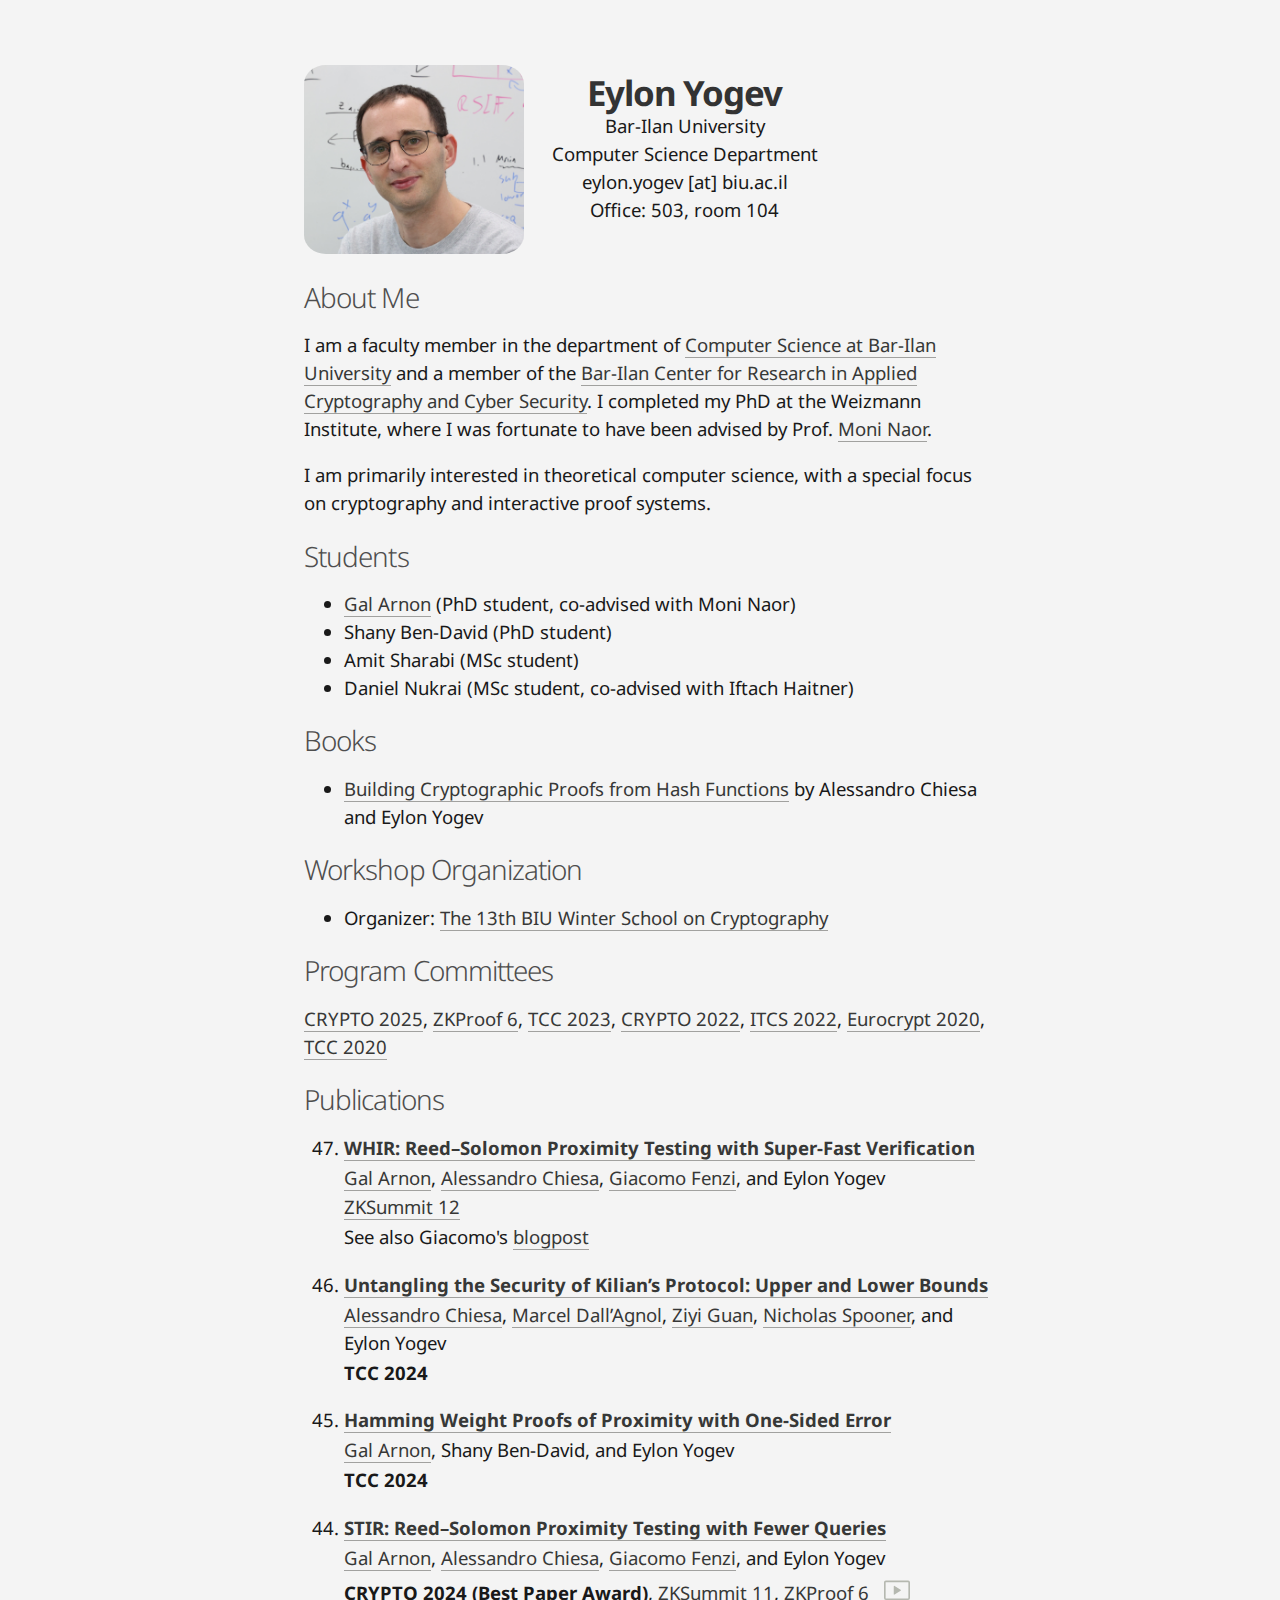
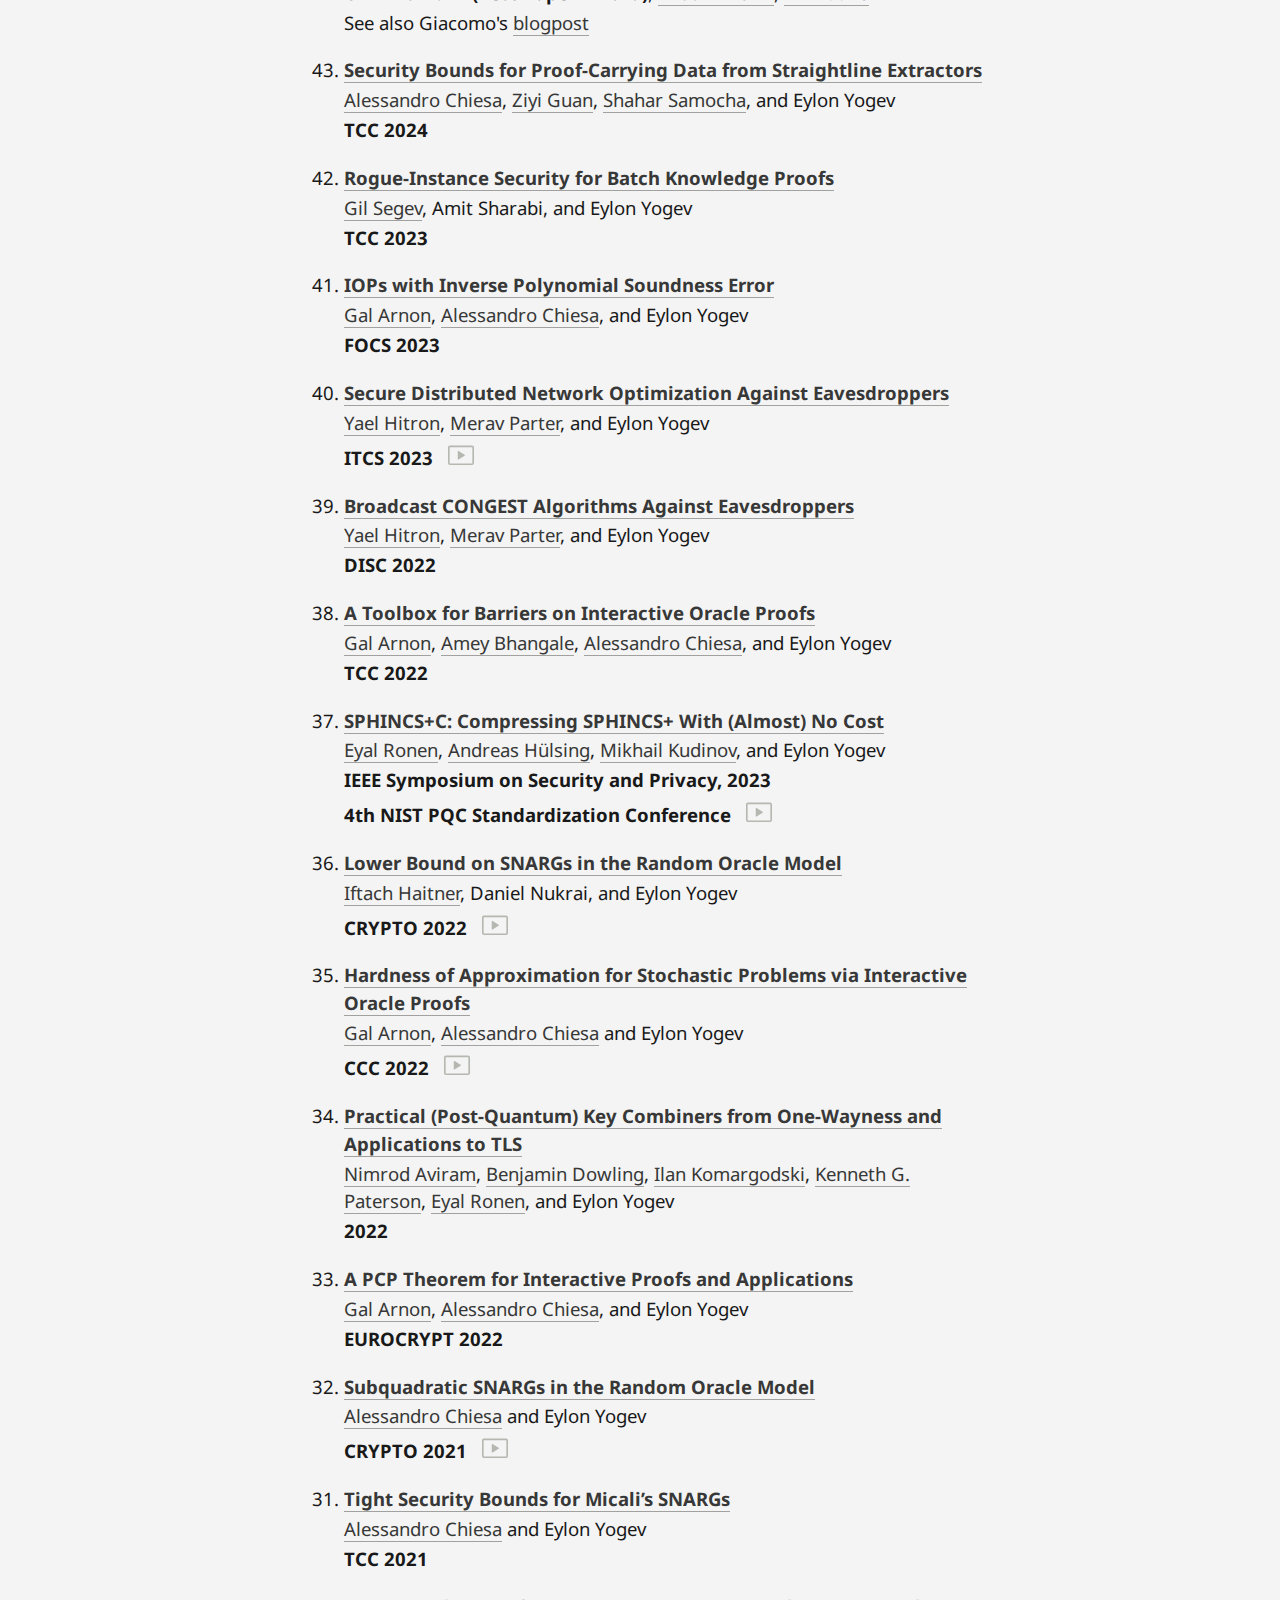
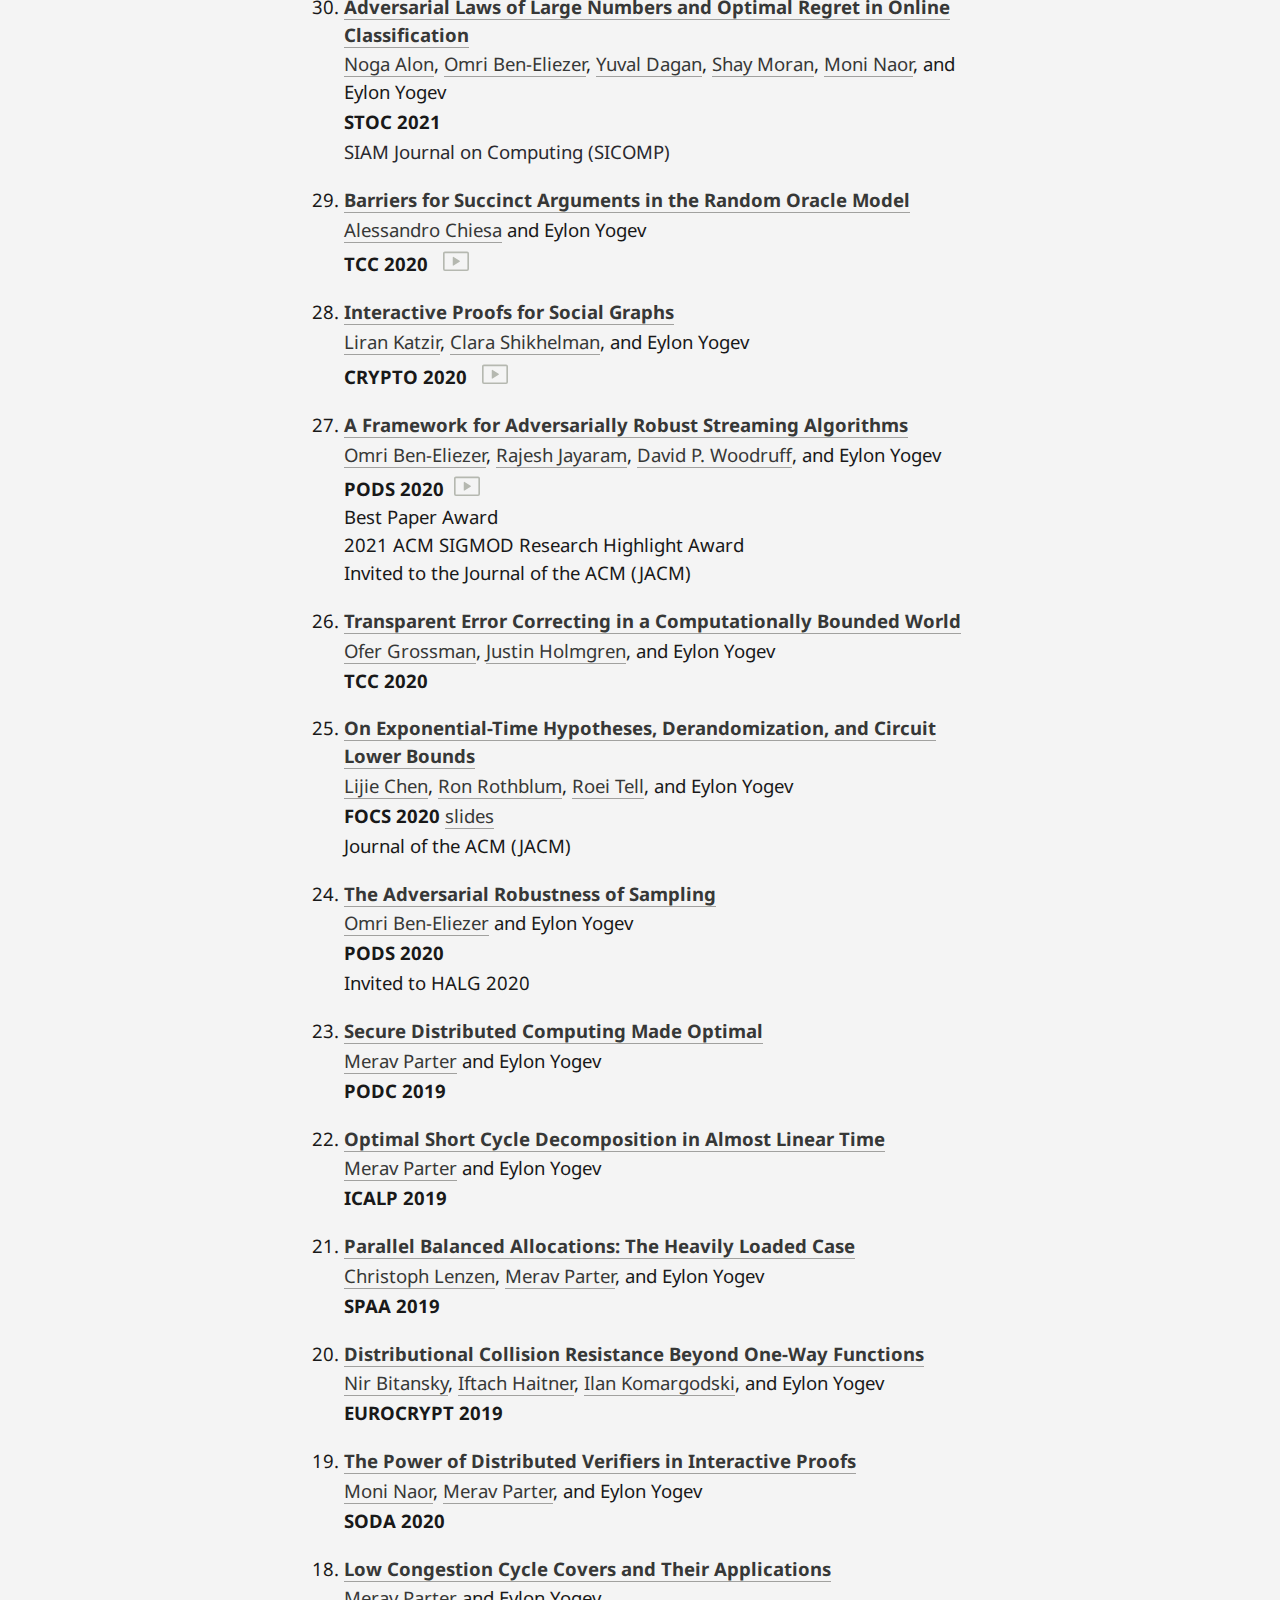
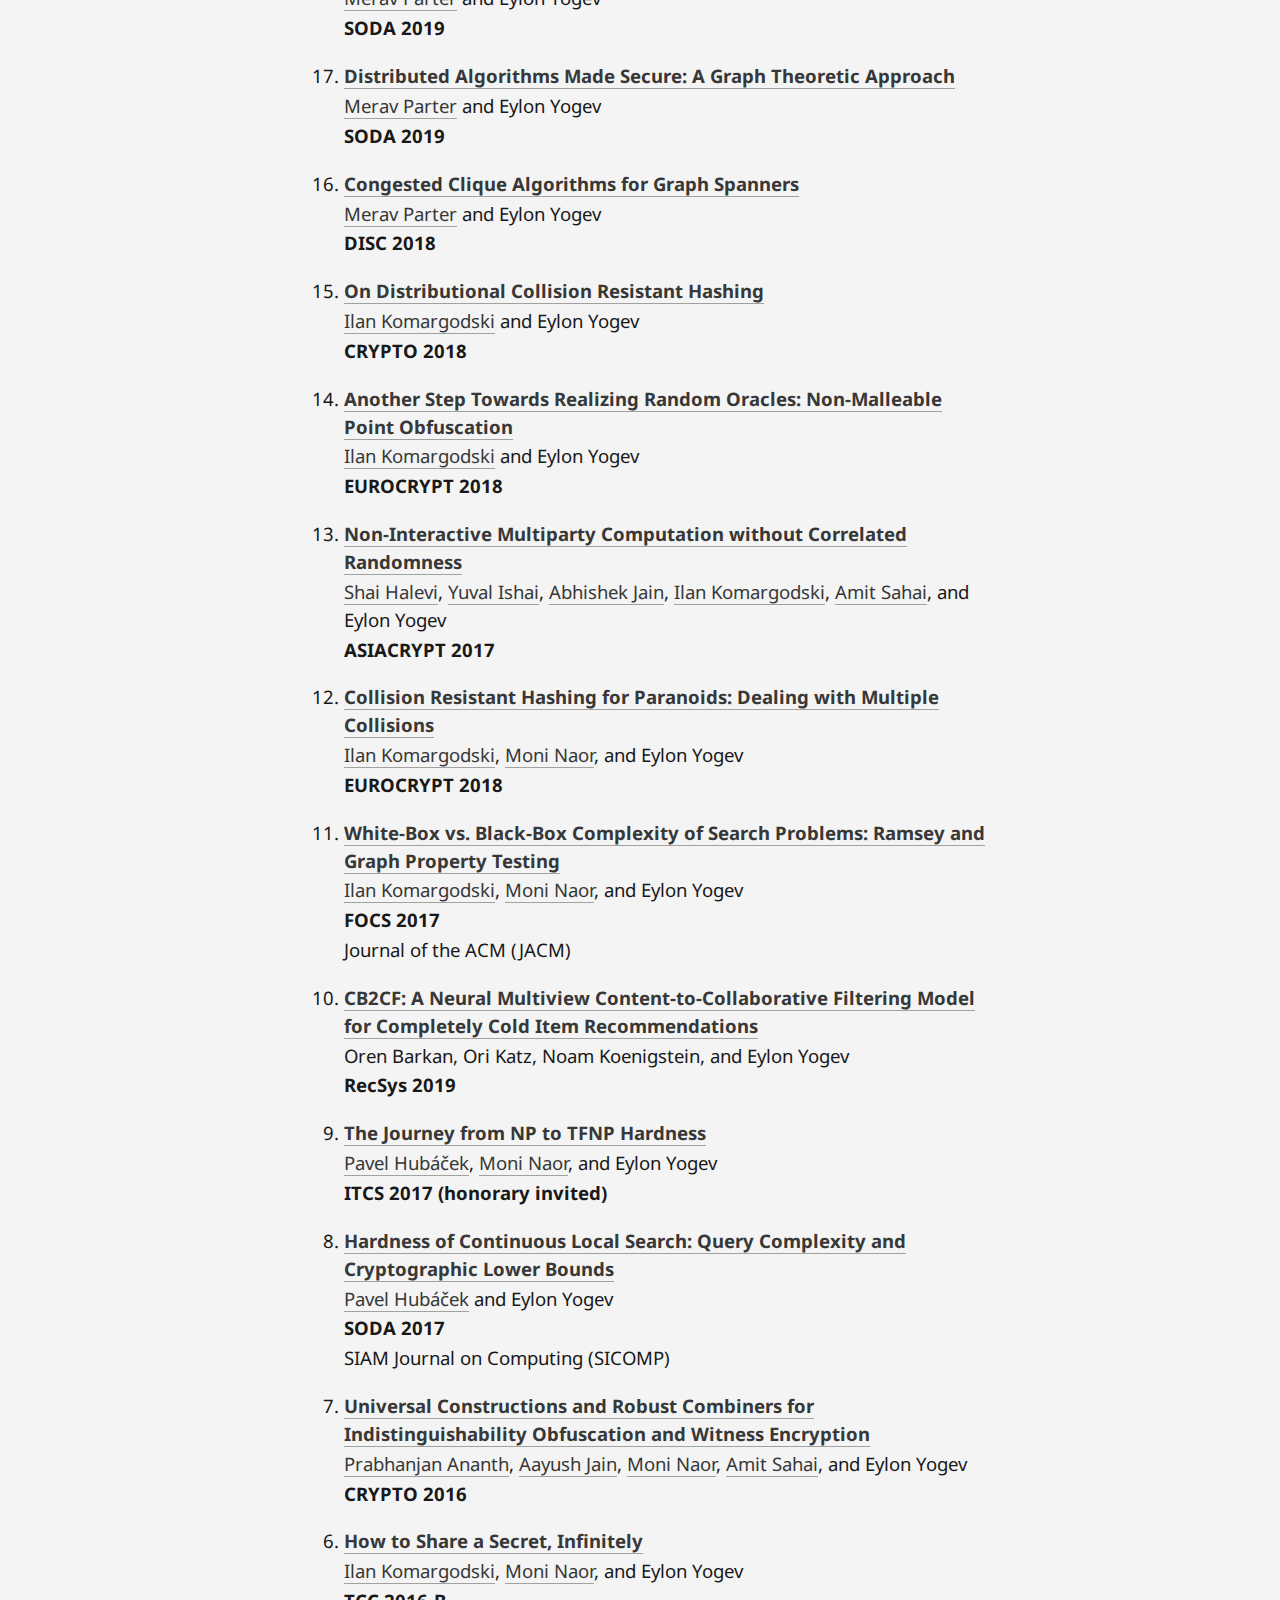
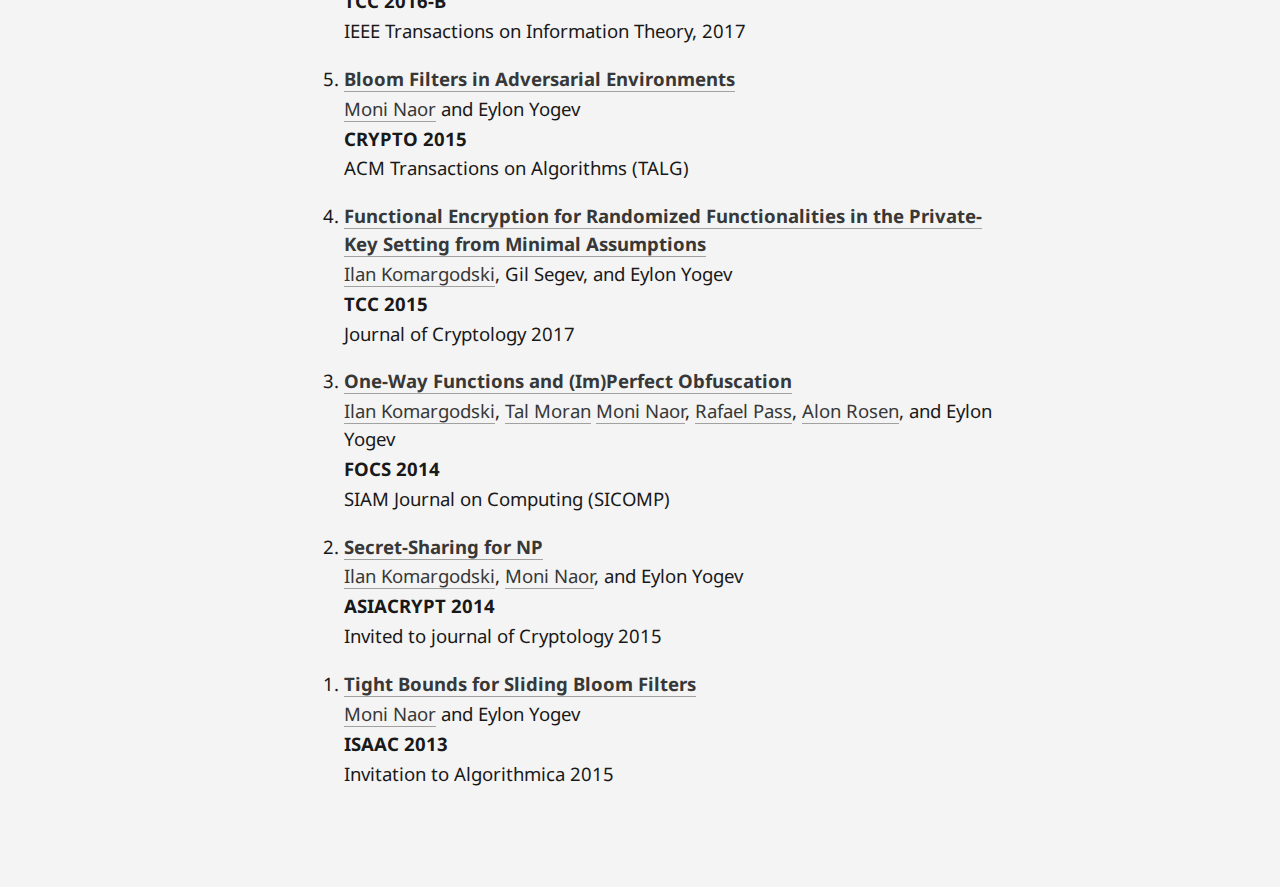
==== commit c2654915: "Update index.html" ====
--- a/index.html
+++ b/index.html
@@ -60,6 +60,7 @@
             </p>
             <h4>Program Committees</h4>
             <p>
+                <a href="https://crypto.iacr.org/2025/" target="_blank">CRYPTO 2025</a>,
                 <a href="https://zkproof.org/events/zkproof-6-berlin/" target="_blank">ZKProof 6</a>,
                 <a href="https://tcc.iacr.org/2023/" target="_blank">TCC 2023</a>,
                 <a href="https://crypto.iacr.org/2022/" target="_blank">CRYPTO 2022</a>,
@@ -82,6 +83,15 @@
 			<ol type="1" reversed="reversed">
               <li>
                 <div class="paper">
+                  <p class="title"><a href="https://eprint.iacr.org/2024/1586.pdf" target="_blank"><b>WHIR: Reed–Solomon Proximity Testing with Super-Fast Verification</b></a></p>
+                  <p><a class="coauthor" href="https://galarnon42.github.io/" target="_blank">Gal Arnon</a>, <a class="coauthor" href="http://people.eecs.berkeley.edu/~alexch/" target="_blank">Alessandro Chiesa</a>, <a class="coauthor" href="https://gfenzi.io/" target="_blank">Giacomo Fenzi</a>, and Eylon Yogev</p>
+                  <p><a href="https://www.zksummit.com/" target="_blank"> ZKSummit 12</a></p>
+                  <p>See also Giacomo's <a href="https://gfenzi.io/papers/whir/" target="_blank">blogpost</a></p>
+                  
+                </div>
+              </li>
+              <li>
+                <div class="paper">
                   <p class="title"><a href="https://eprint.iacr.org/2024/1434.pdf" target="_blank"><b>Untangling the Security of Kilian’s Protocol: Upper and Lower Bounds</b></a></p>
                   <p><a class="coauthor" href="http://people.eecs.berkeley.edu/~alexch/" target="_blank">Alessandro Chiesa</a>, <a class="coauthor" href="https://marceldallagnol.github.io/" target="_blank">Marcel Dall’Agnol</a>, <a class="coauthor" href="https://ziyiguan.github.io/" target="_blank">Ziyi Guan</a>, <a class="coauthor" href="https://spooner.cc/" target="_blank">Nicholas Spooner</a>, and Eylon Yogev</p>
                   <p><b>TCC 2024</b></p>
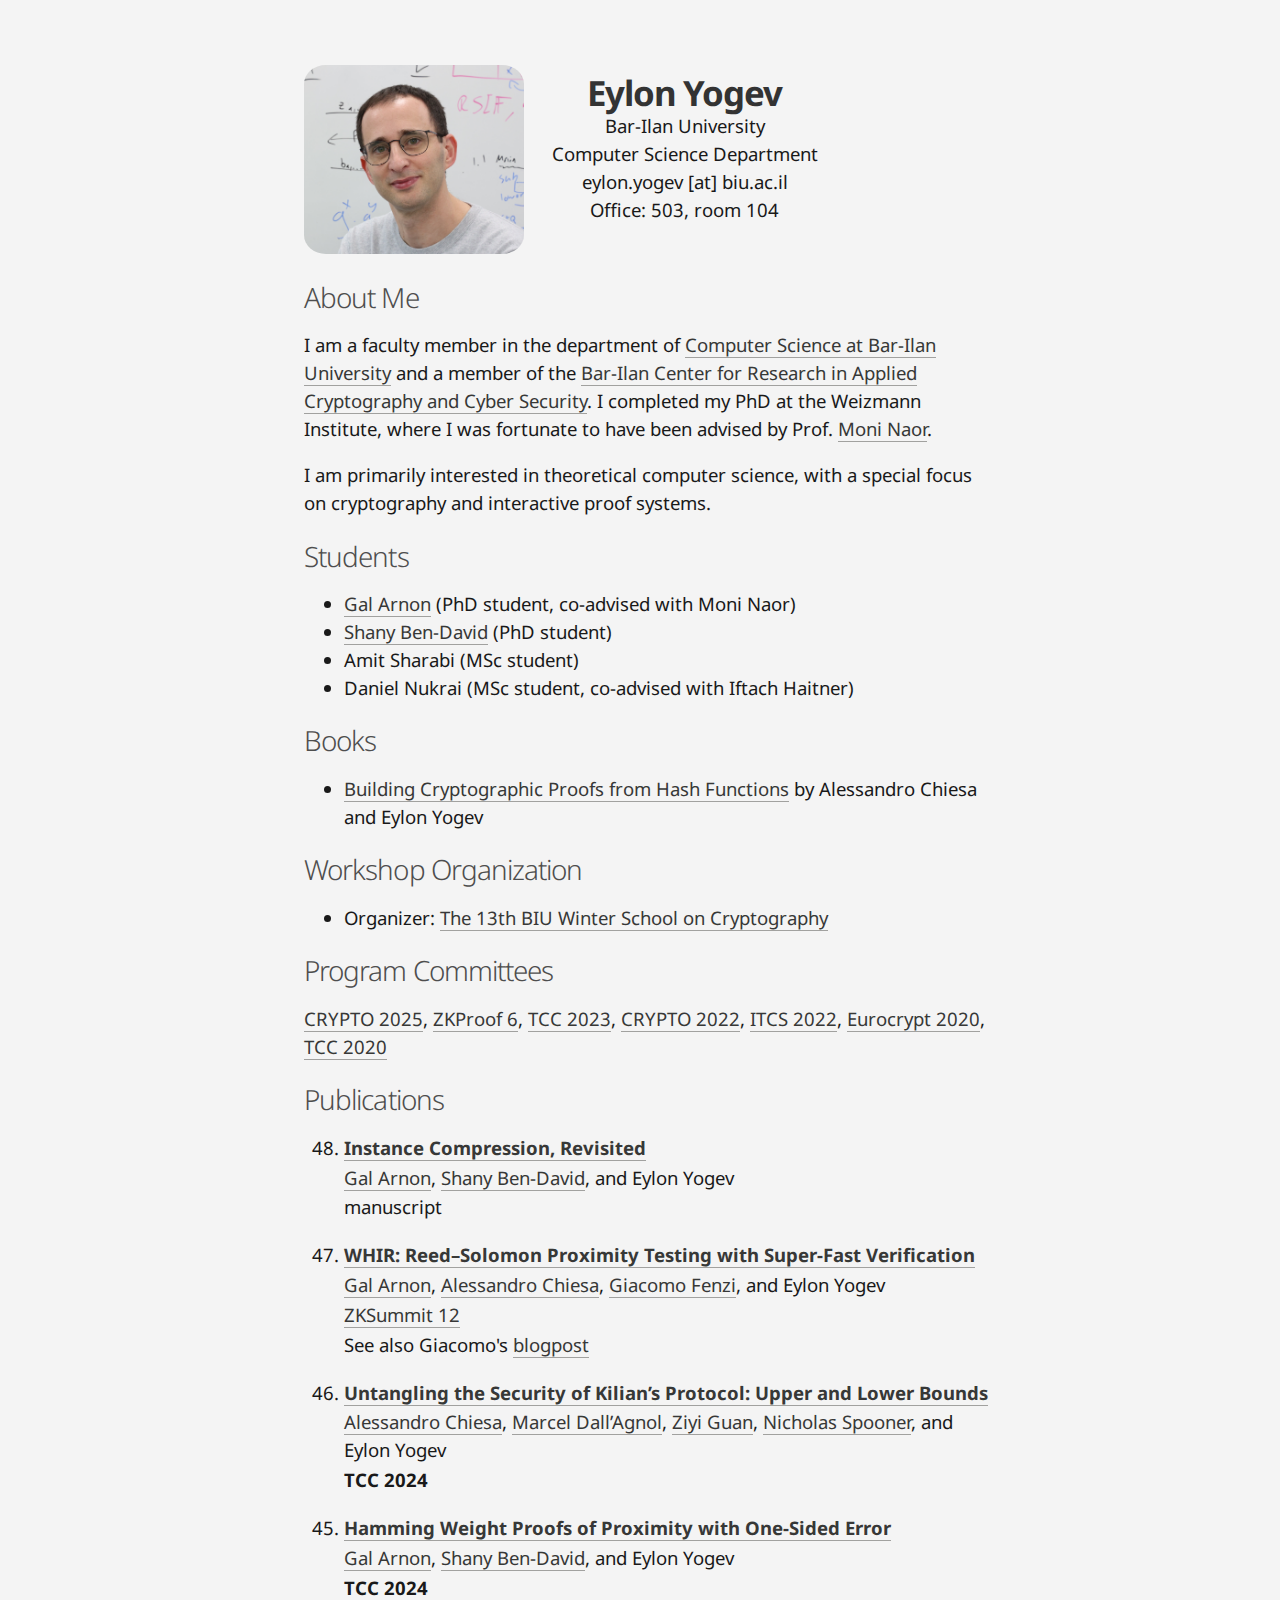
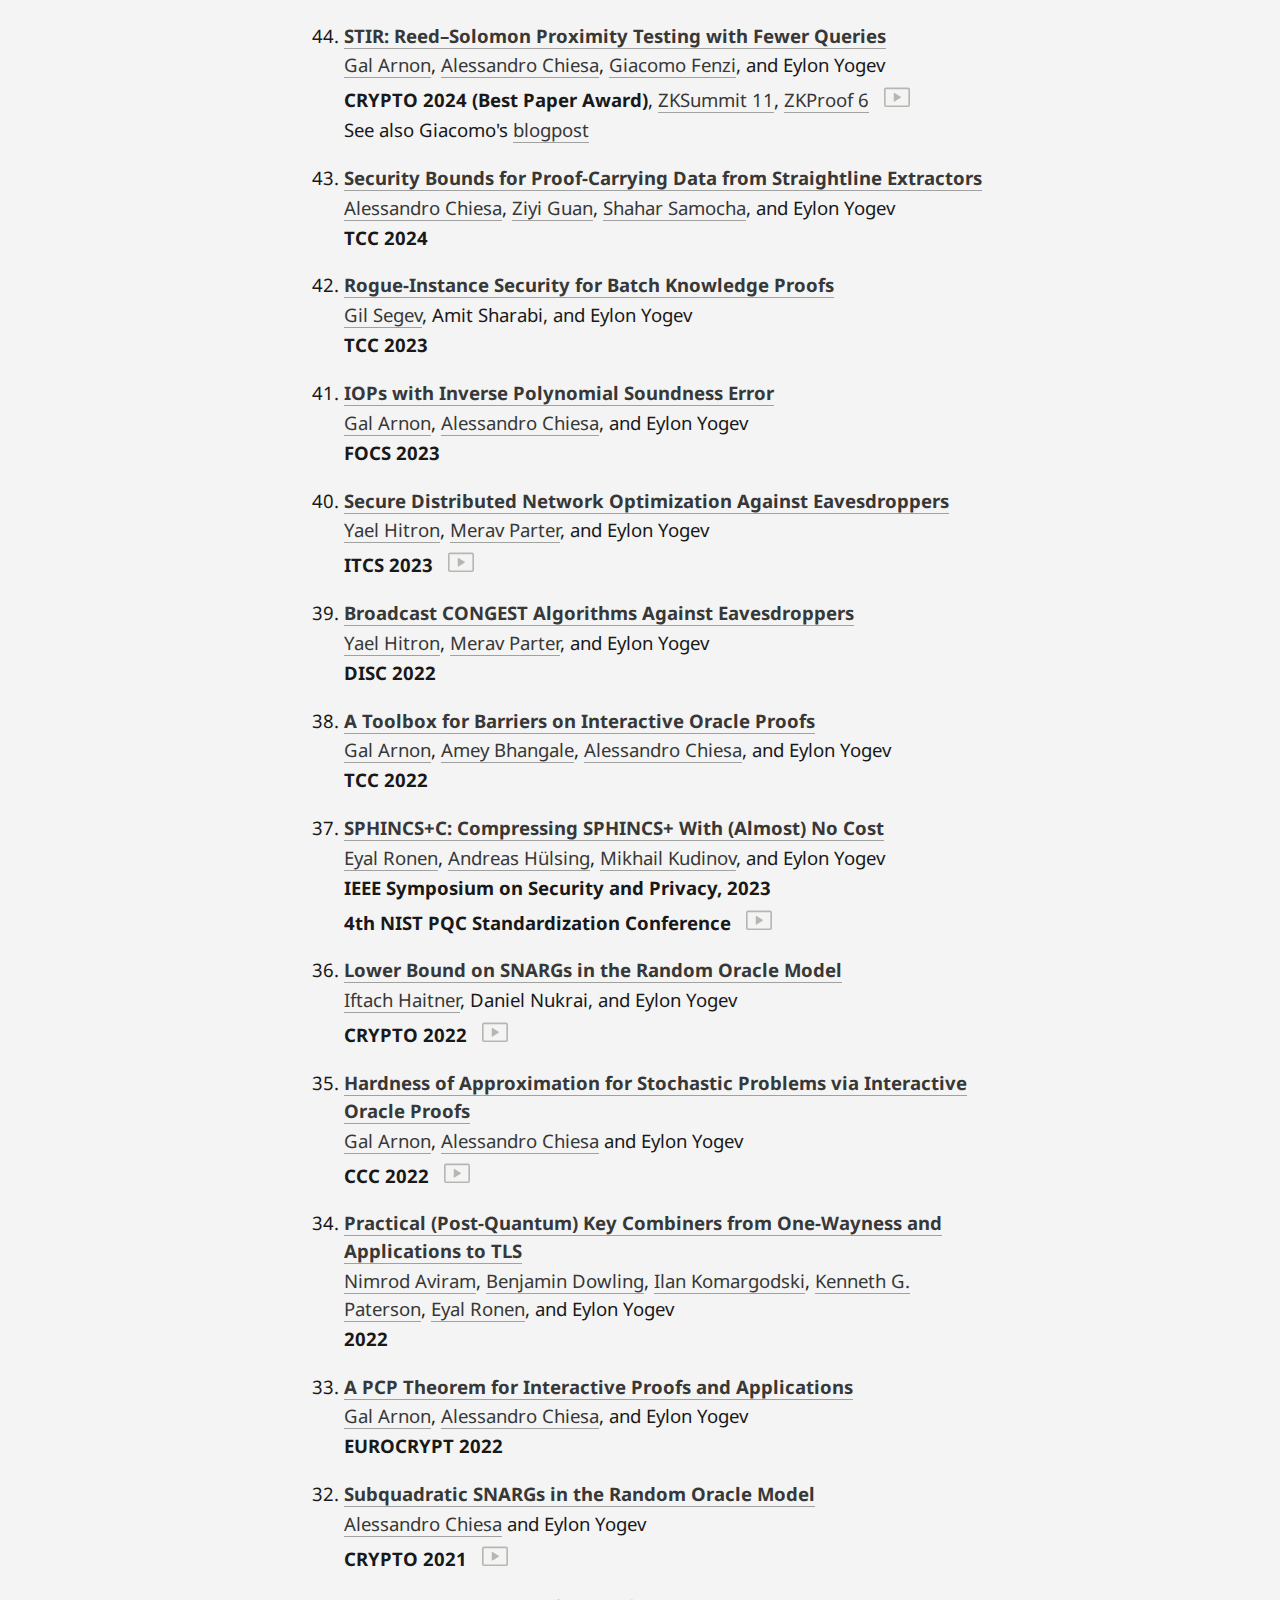
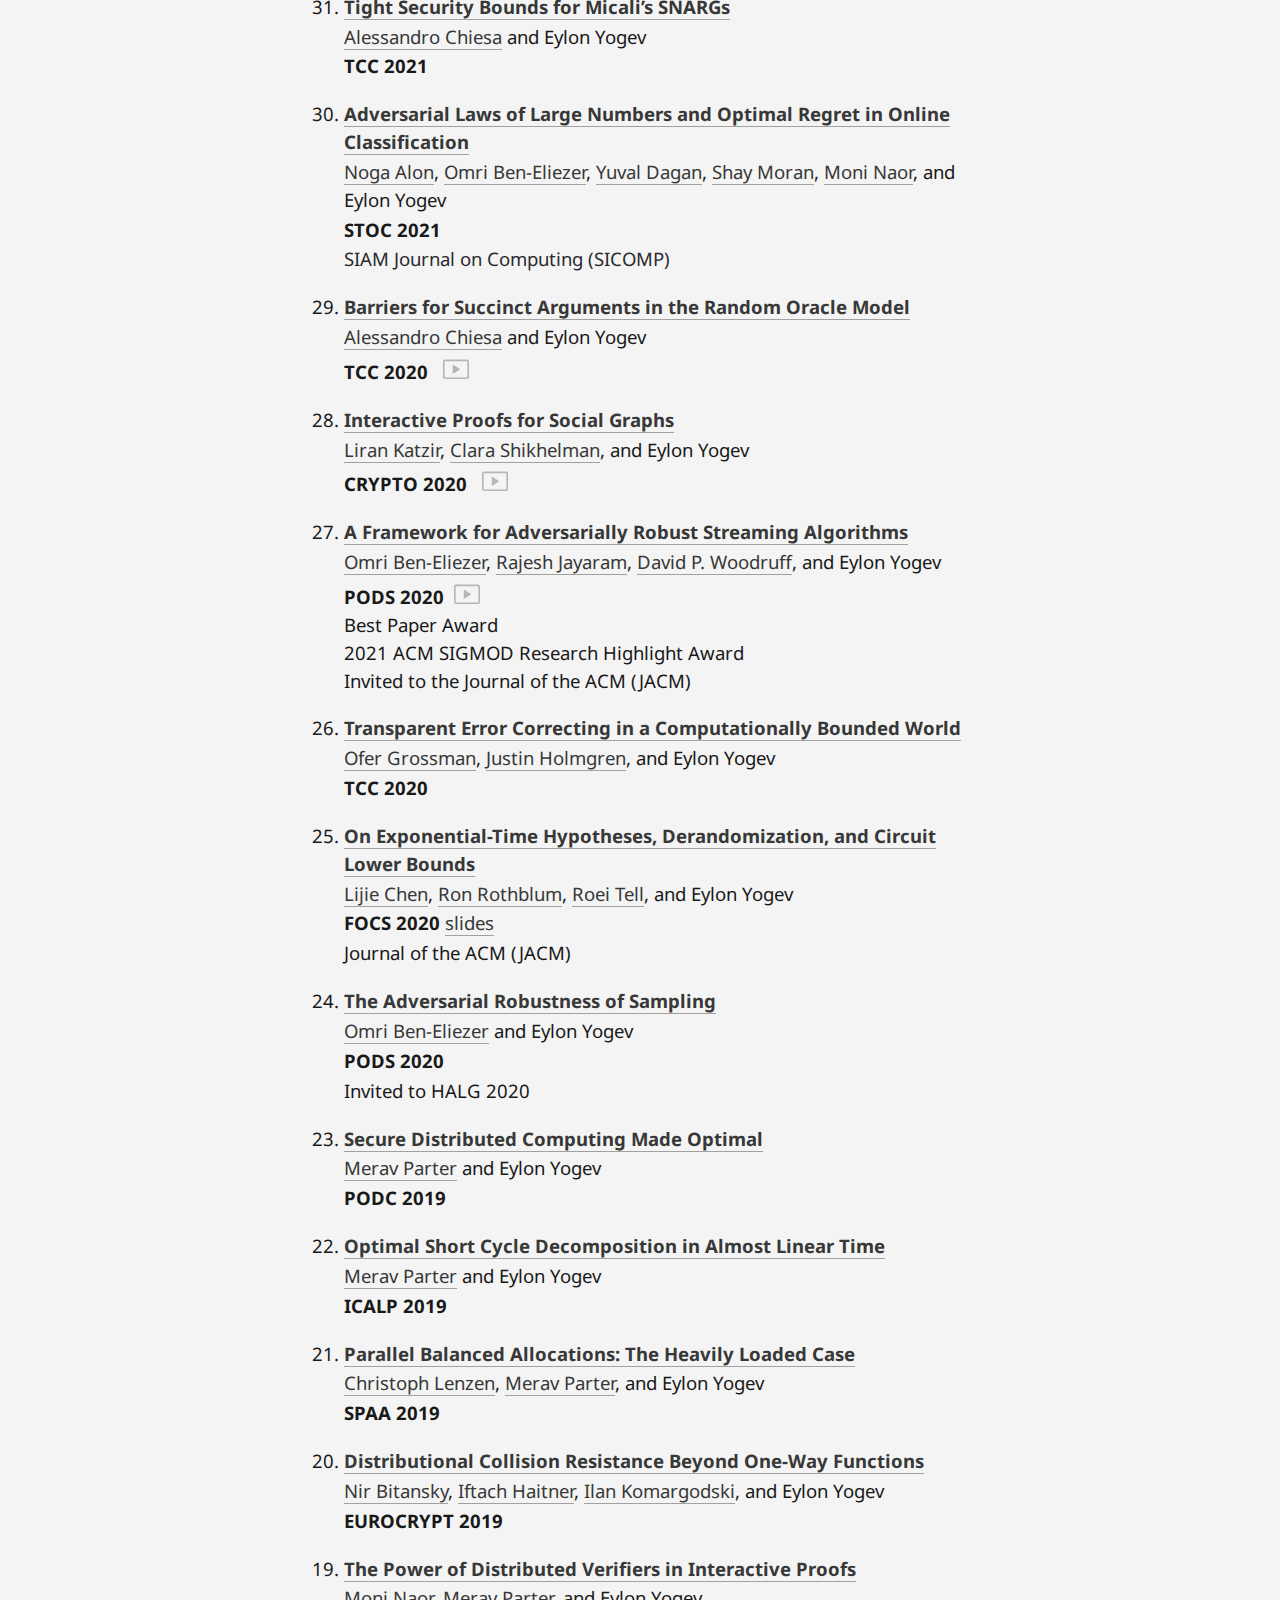
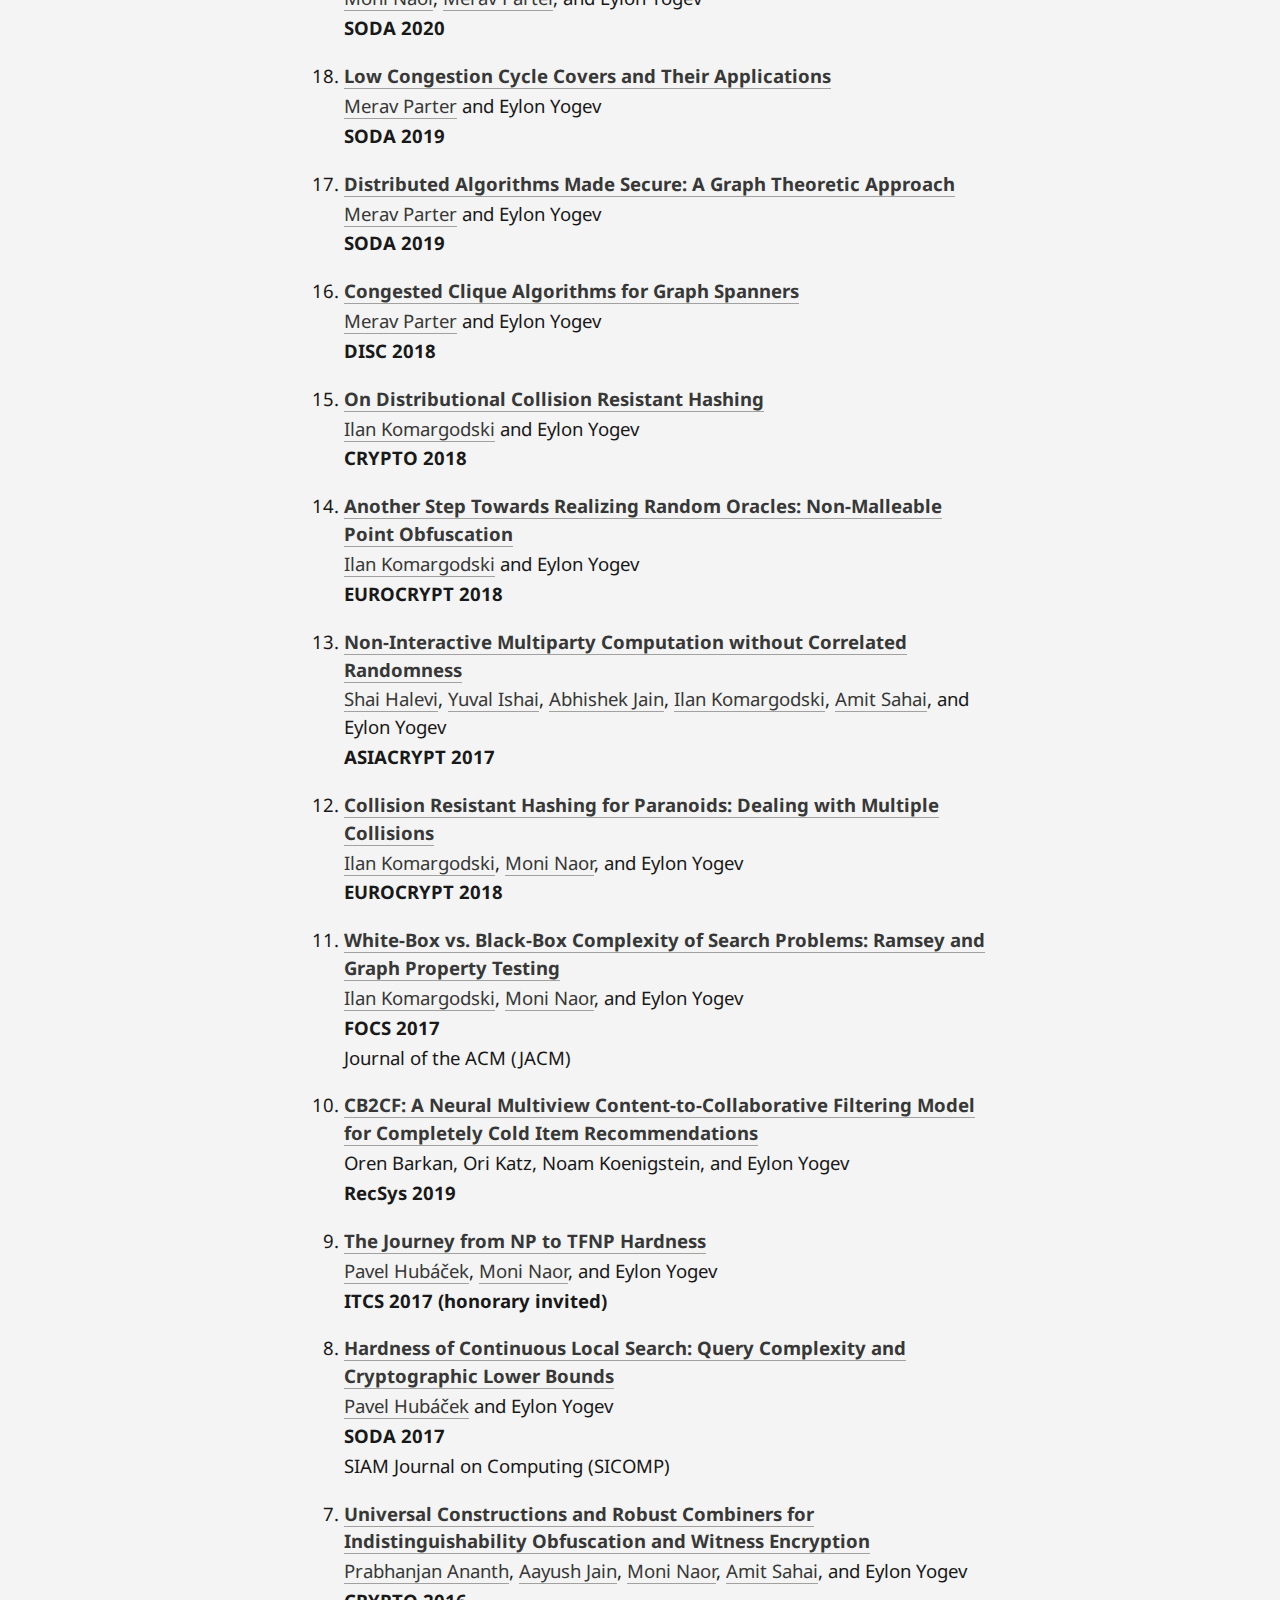
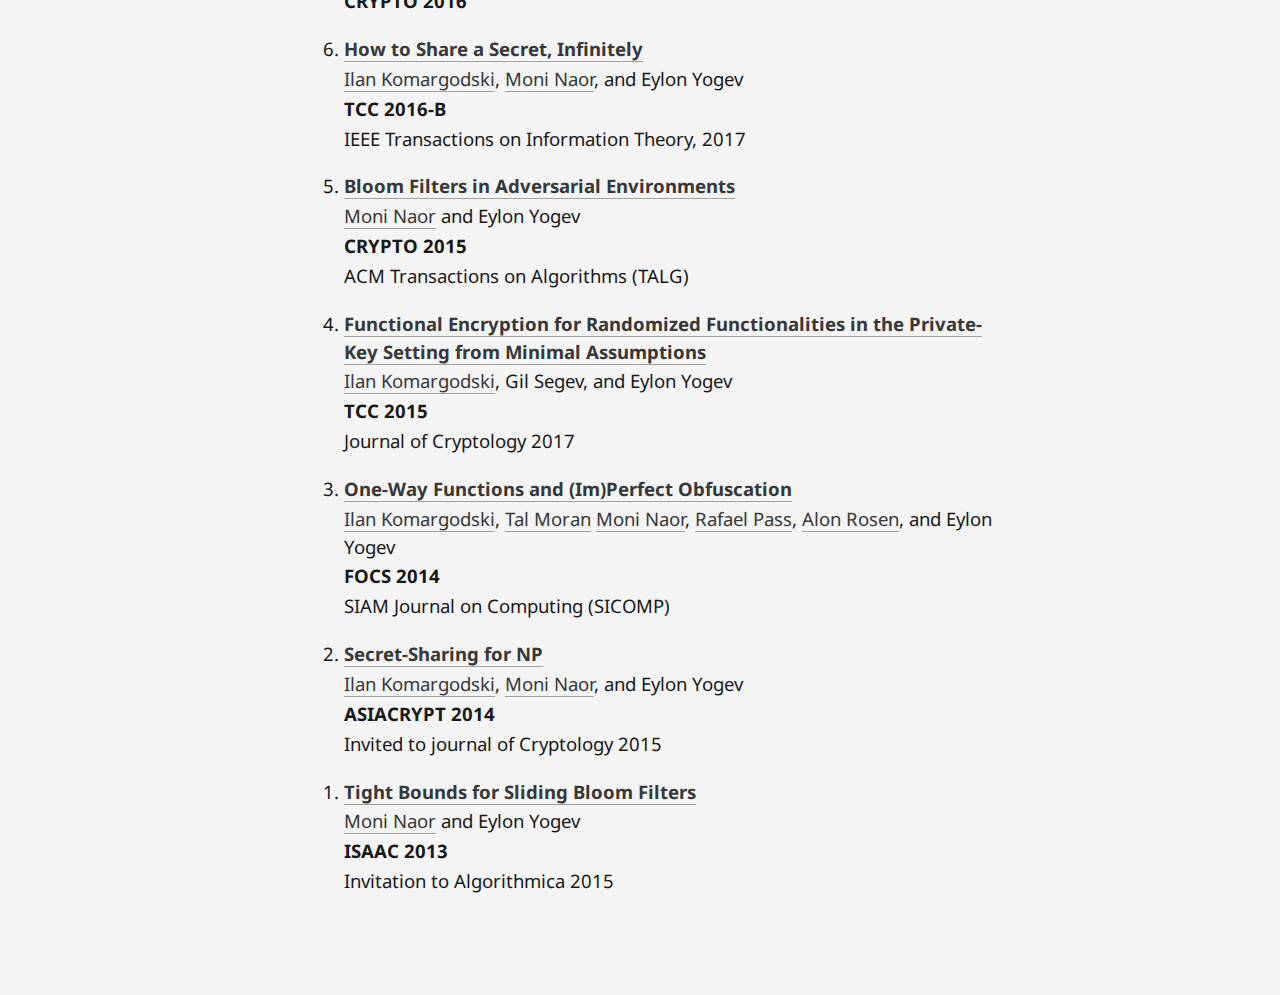
==== commit a67ef50f: "Update index.html" ====
--- a/index.html
+++ b/index.html
@@ -38,7 +38,7 @@
         <h4>Students</h4>
         <ul>
           <li><a class="coauthor" href="https://galarnon42.github.io/" target="_blank">Gal Arnon</a> (PhD student, co-advised with Moni Naor)</li>
-          <li>Shany Ben-David (PhD student)</li>
+          <li><a class="coauthor" href="https://shanybendavid.com/" target="_blank">Shany Ben-David</a> (PhD student)</li>
           <li>Amit Sharabi (MSc student)</li>
           <li>Daniel Nukrai (MSc student, co-advised with Iftach Haitner)</li>
         </ul>
@@ -83,6 +83,12 @@
 			<ol type="1" reversed="reversed">
               <li>
                 <div class="paper">
+                  <p class="title"><a href="https://eprint.iacr.org/2024/1659.pdf" target="_blank"><b>Instance Compression, Revisited</b></a></p>
+                  <p><a class="coauthor" href="https://galarnon42.github.io/" target="_blank">Gal Arnon</a>, <a class="coauthor" href="https://shanybendavid.com/" target="_blank">Shany Ben-David</a>, and Eylon Yogev</p>
+                  <p>manuscript</p>
+                </div>
+              <li>
+                <div class="paper">
                   <p class="title"><a href="https://eprint.iacr.org/2024/1586.pdf" target="_blank"><b>WHIR: Reed–Solomon Proximity Testing with Super-Fast Verification</b></a></p>
                   <p><a class="coauthor" href="https://galarnon42.github.io/" target="_blank">Gal Arnon</a>, <a class="coauthor" href="http://people.eecs.berkeley.edu/~alexch/" target="_blank">Alessandro Chiesa</a>, <a class="coauthor" href="https://gfenzi.io/" target="_blank">Giacomo Fenzi</a>, and Eylon Yogev</p>
                   <p><a href="https://www.zksummit.com/" target="_blank"> ZKSummit 12</a></p>
@@ -100,7 +106,7 @@
               <li>
                 <div class="paper">
                   <p class="title"><a href="https://eprint.iacr.org/2024/832.pdf" target="_blank"><b>Hamming Weight Proofs of Proximity with One-Sided Error</b></a></p>
-                  <p><a class="coauthor" href="https://galarnon42.github.io/" target="_blank">Gal Arnon</a>, Shany Ben-David, and Eylon Yogev</p>
+                  <p><a class="coauthor" href="https://galarnon42.github.io/" target="_blank">Gal Arnon</a>, <a class="coauthor" href="https://shanybendavid.com/" target="_blank">Shany Ben-David</a>, and Eylon Yogev</p>
                   <p><b>TCC 2024</b></p>
                 </div>
               </li>
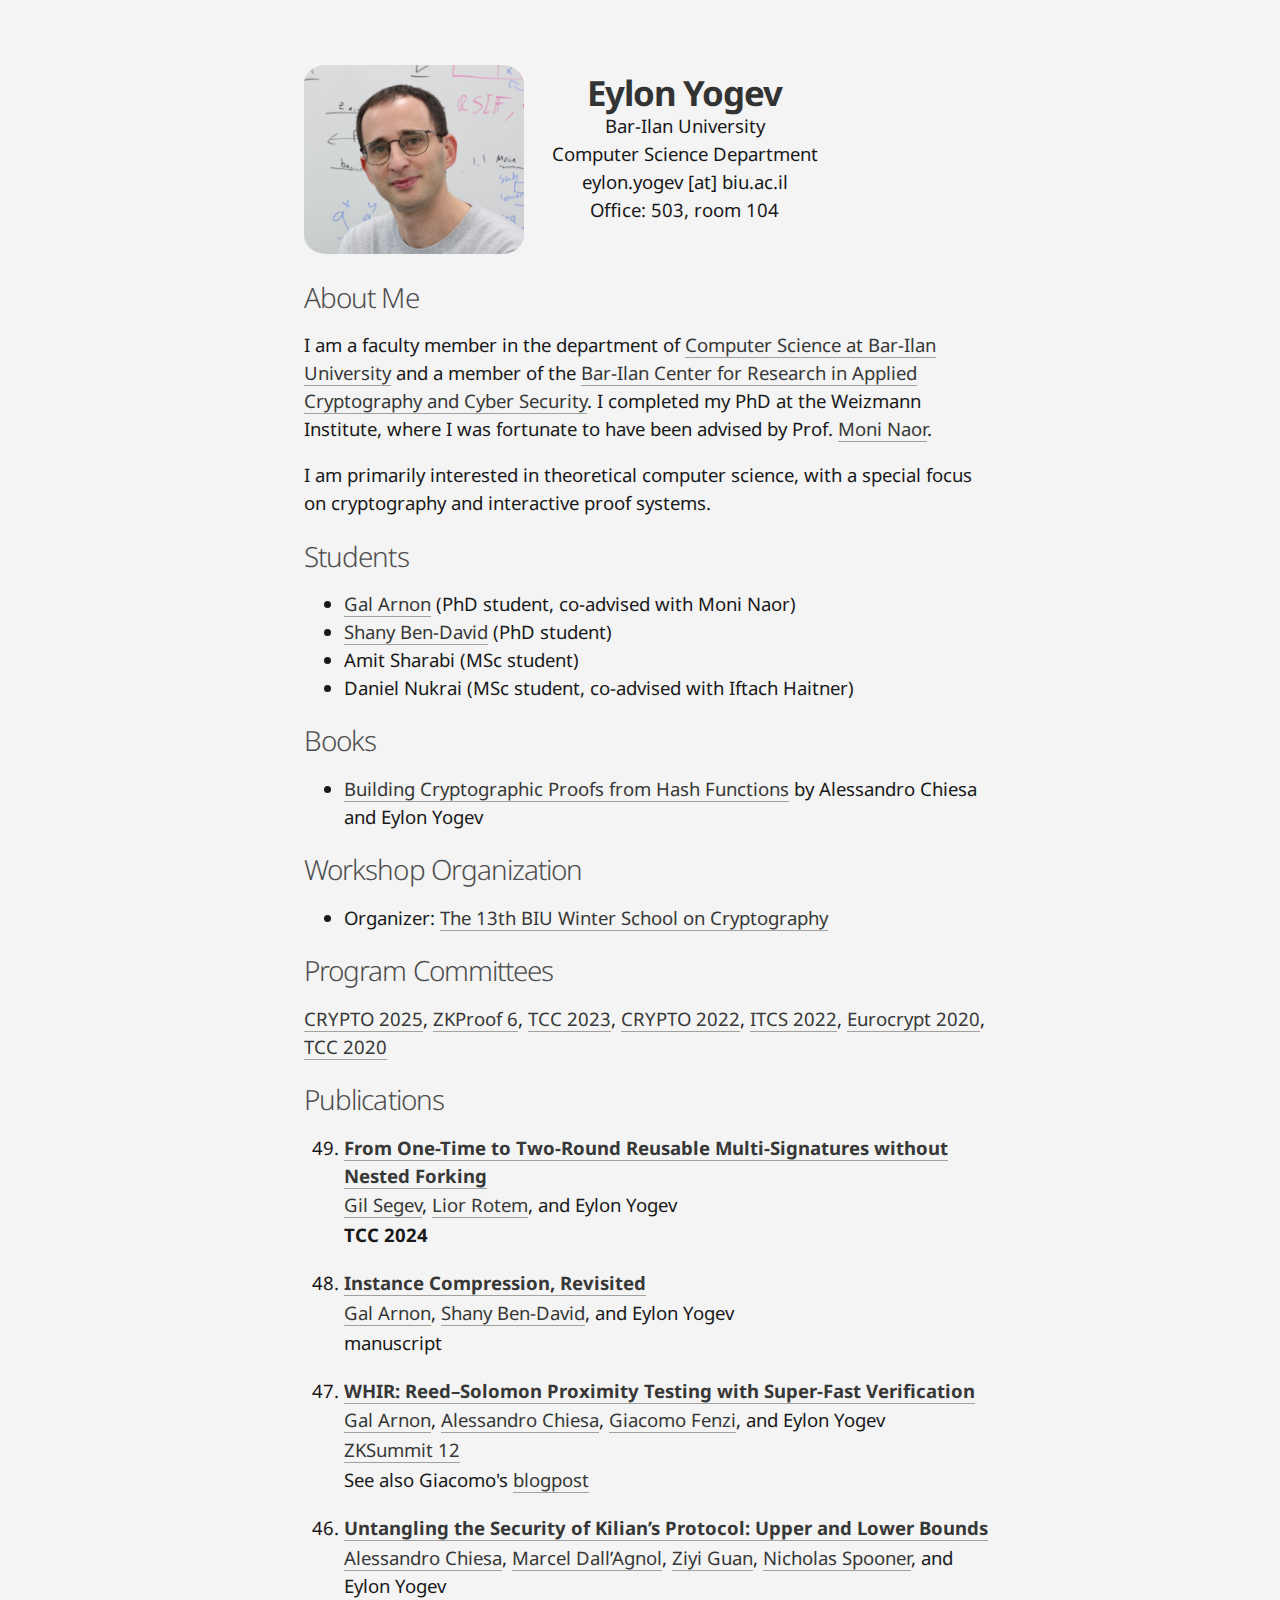
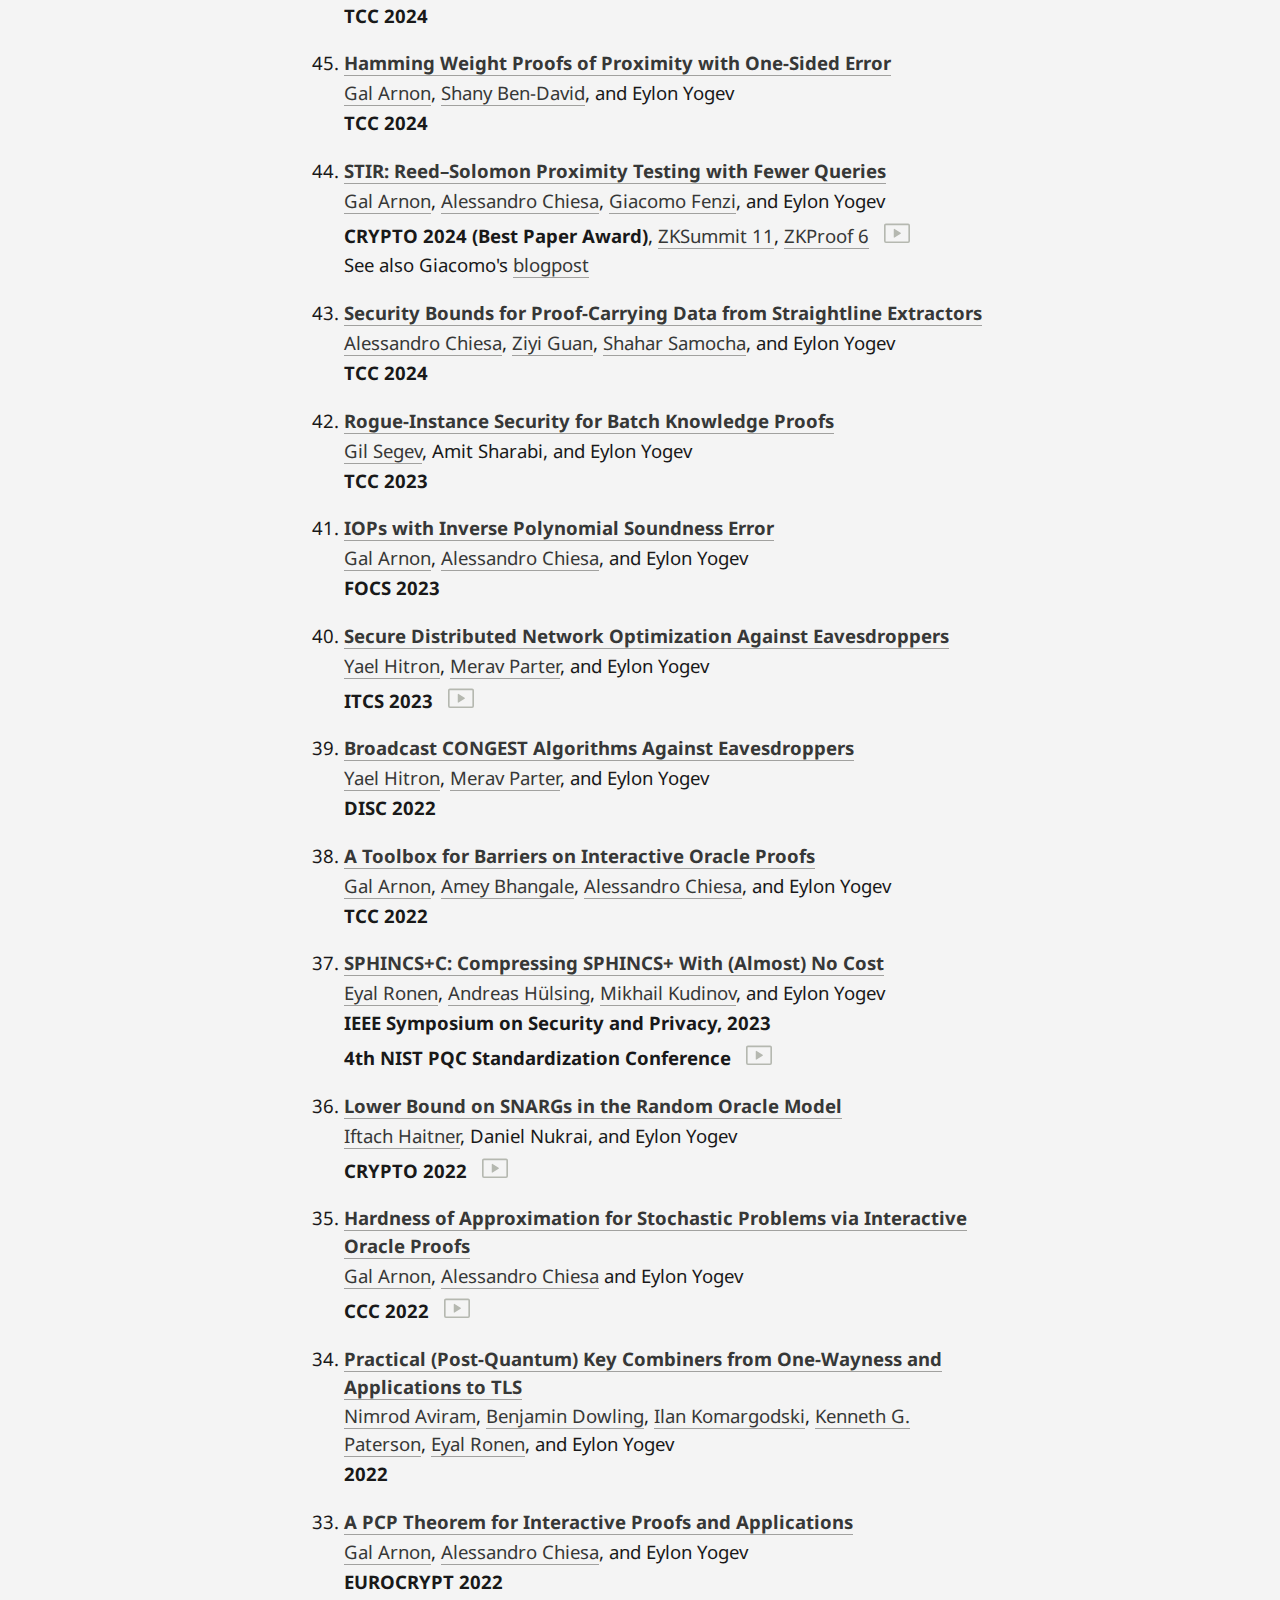
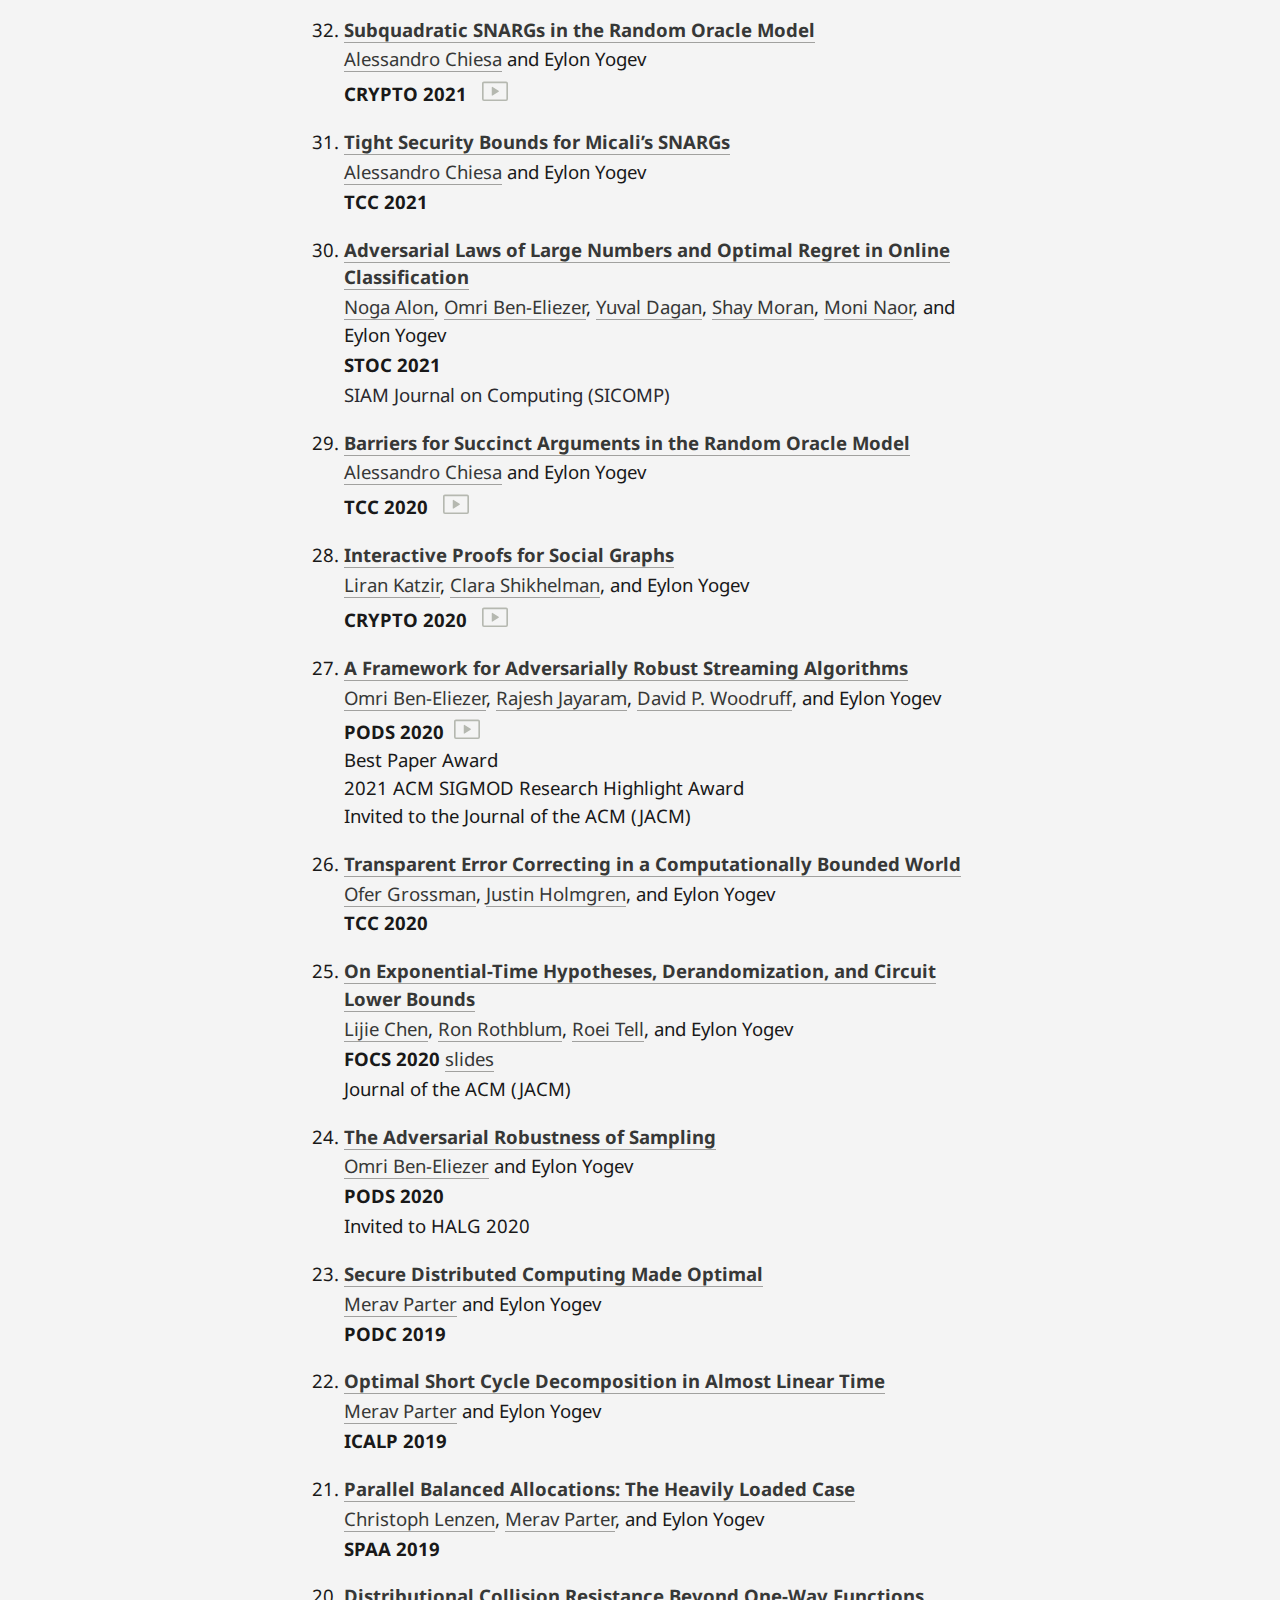
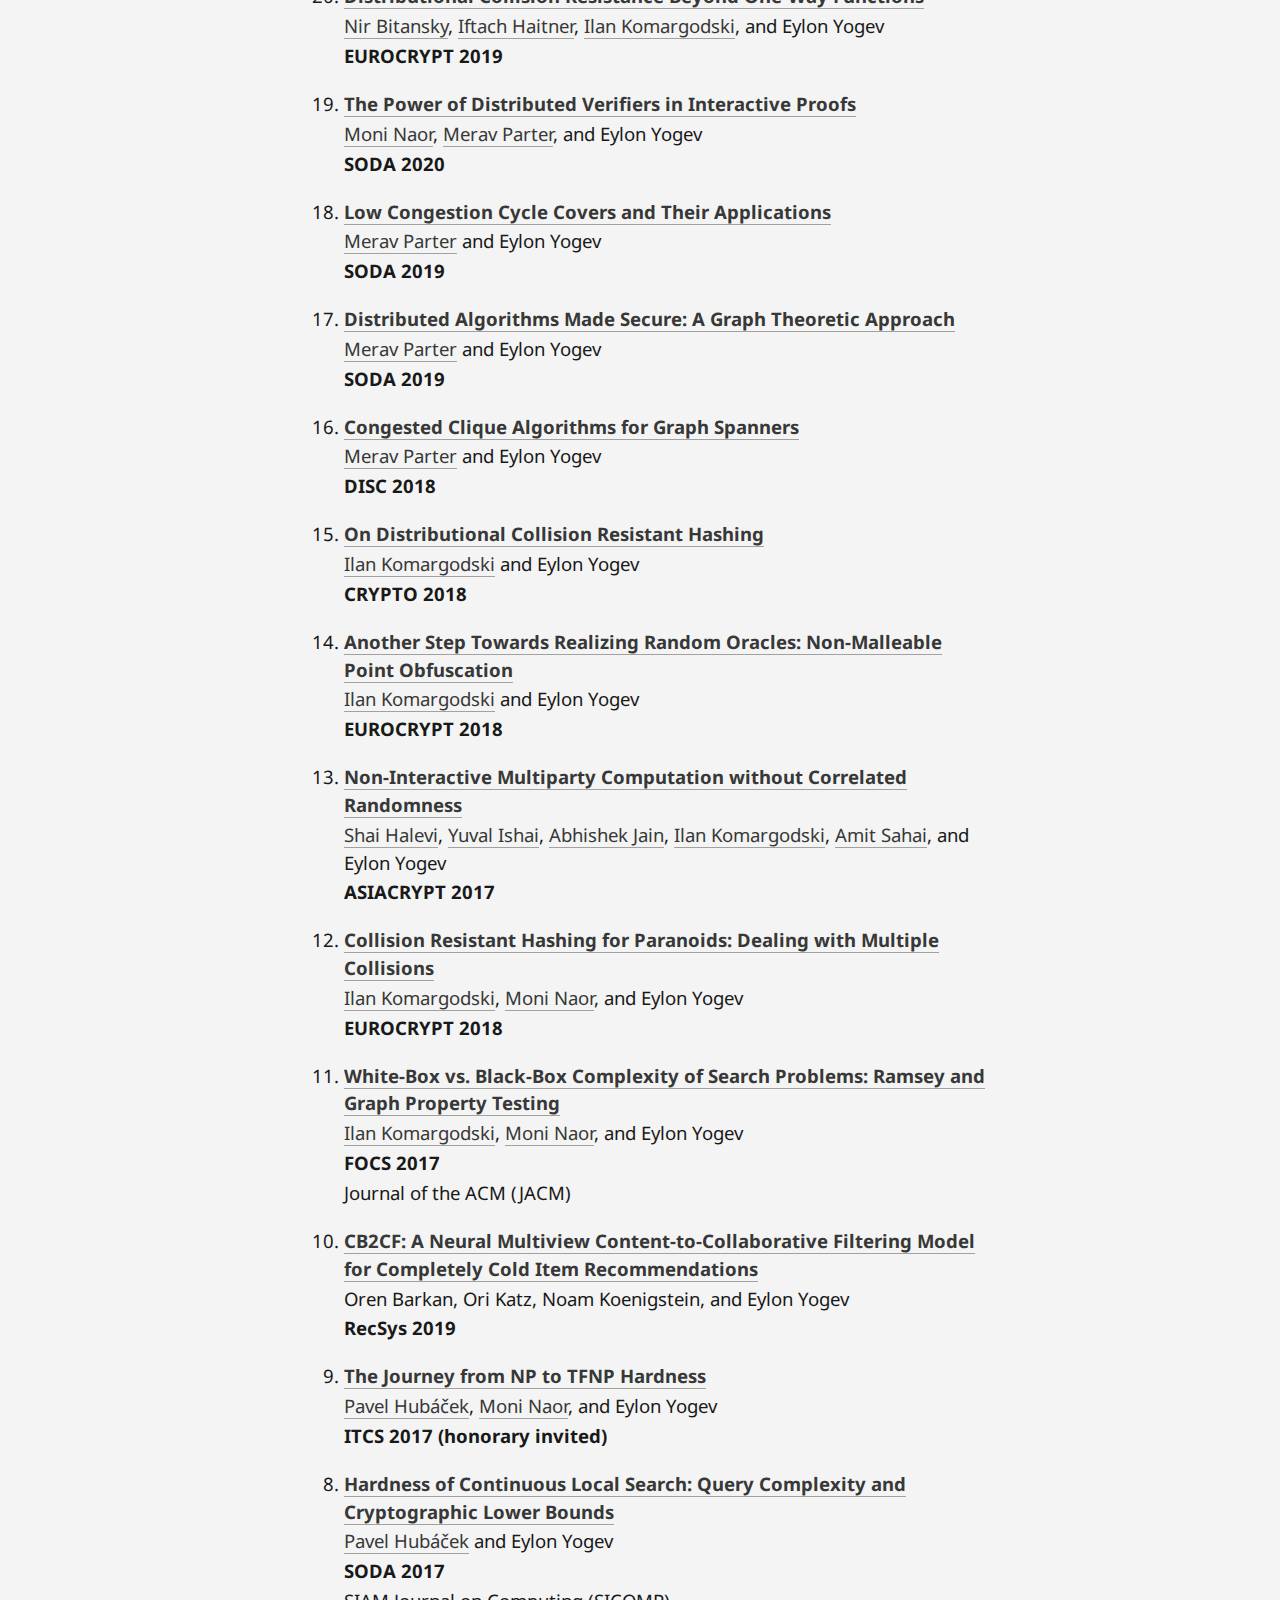
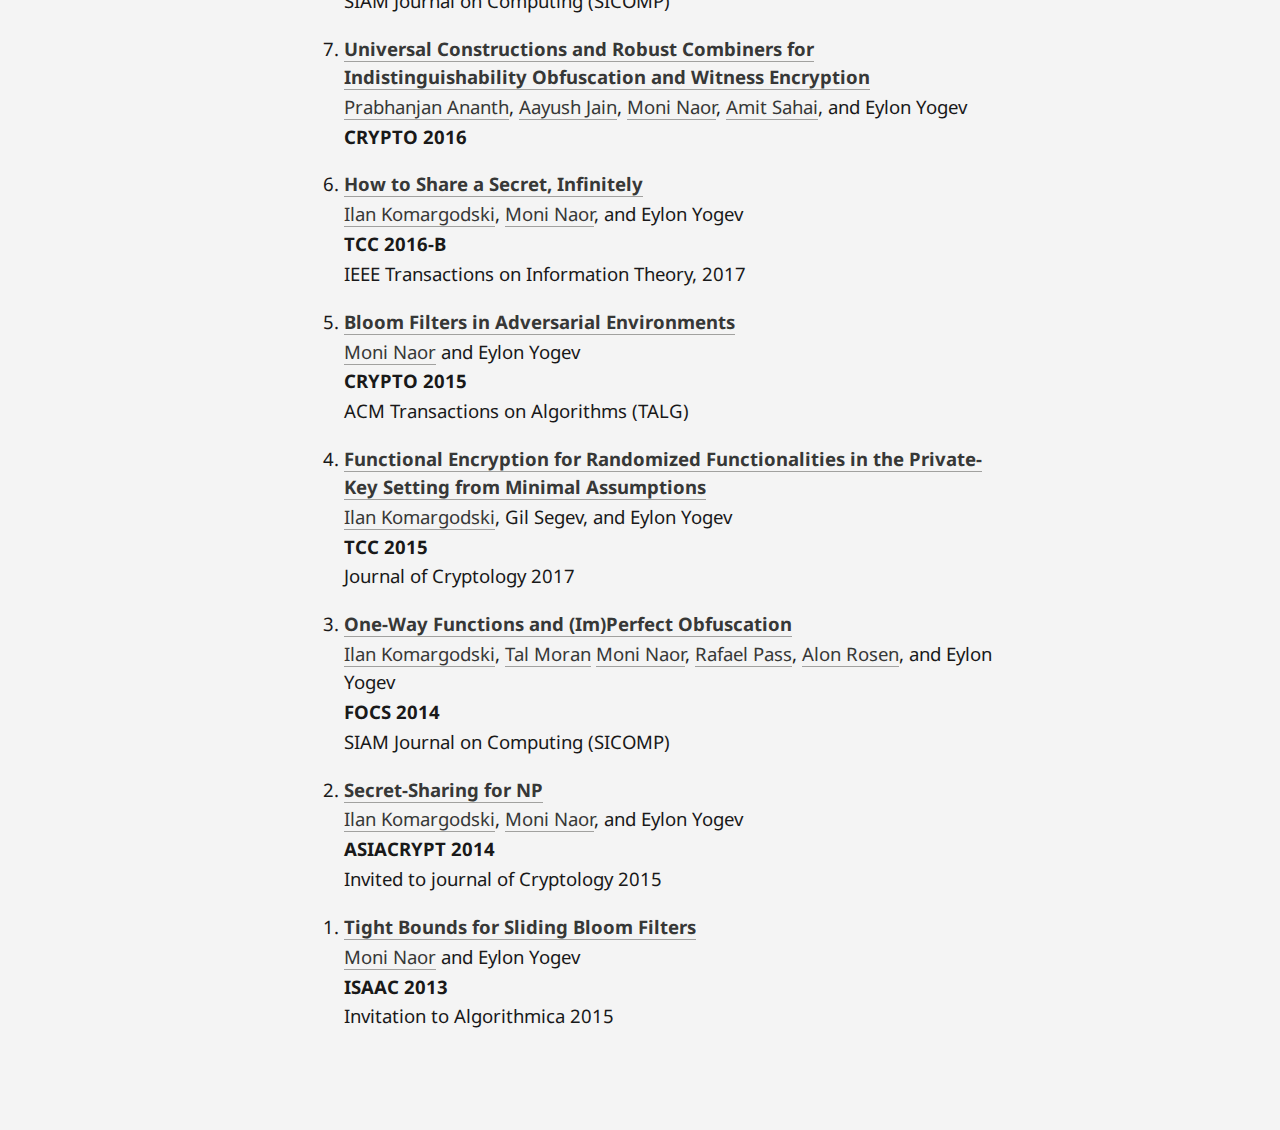
==== commit d2b41657: "Update index.html" ====
--- a/index.html
+++ b/index.html
@@ -81,6 +81,13 @@
 
 		  <h4>Publications</h4>
 			<ol type="1" reversed="reversed">
+            <li>
+              <div class="paper">
+                <p class="title"><a href="https://eprint.iacr.org/2024/1704.pdf" target="_blank"><b>From One-Time to Two-Round Reusable Multi-Signatures without Nested Forking</b></a></p>
+                <p><a class="coauthor" href="https://www.gilsegev.net/" target="_blank">Gil Segev</a>, <a class="coauthor" href="https://liorrotem.github.io/" target="_blank">Lior Rotem</a>, and Eylon Yogev</p>
+                <p><b>TCC 2024</b></p>
+              </div>
+            </li>
               <li>
                 <div class="paper">
                   <p class="title"><a href="https://eprint.iacr.org/2024/1659.pdf" target="_blank"><b>Instance Compression, Revisited</b></a></p>
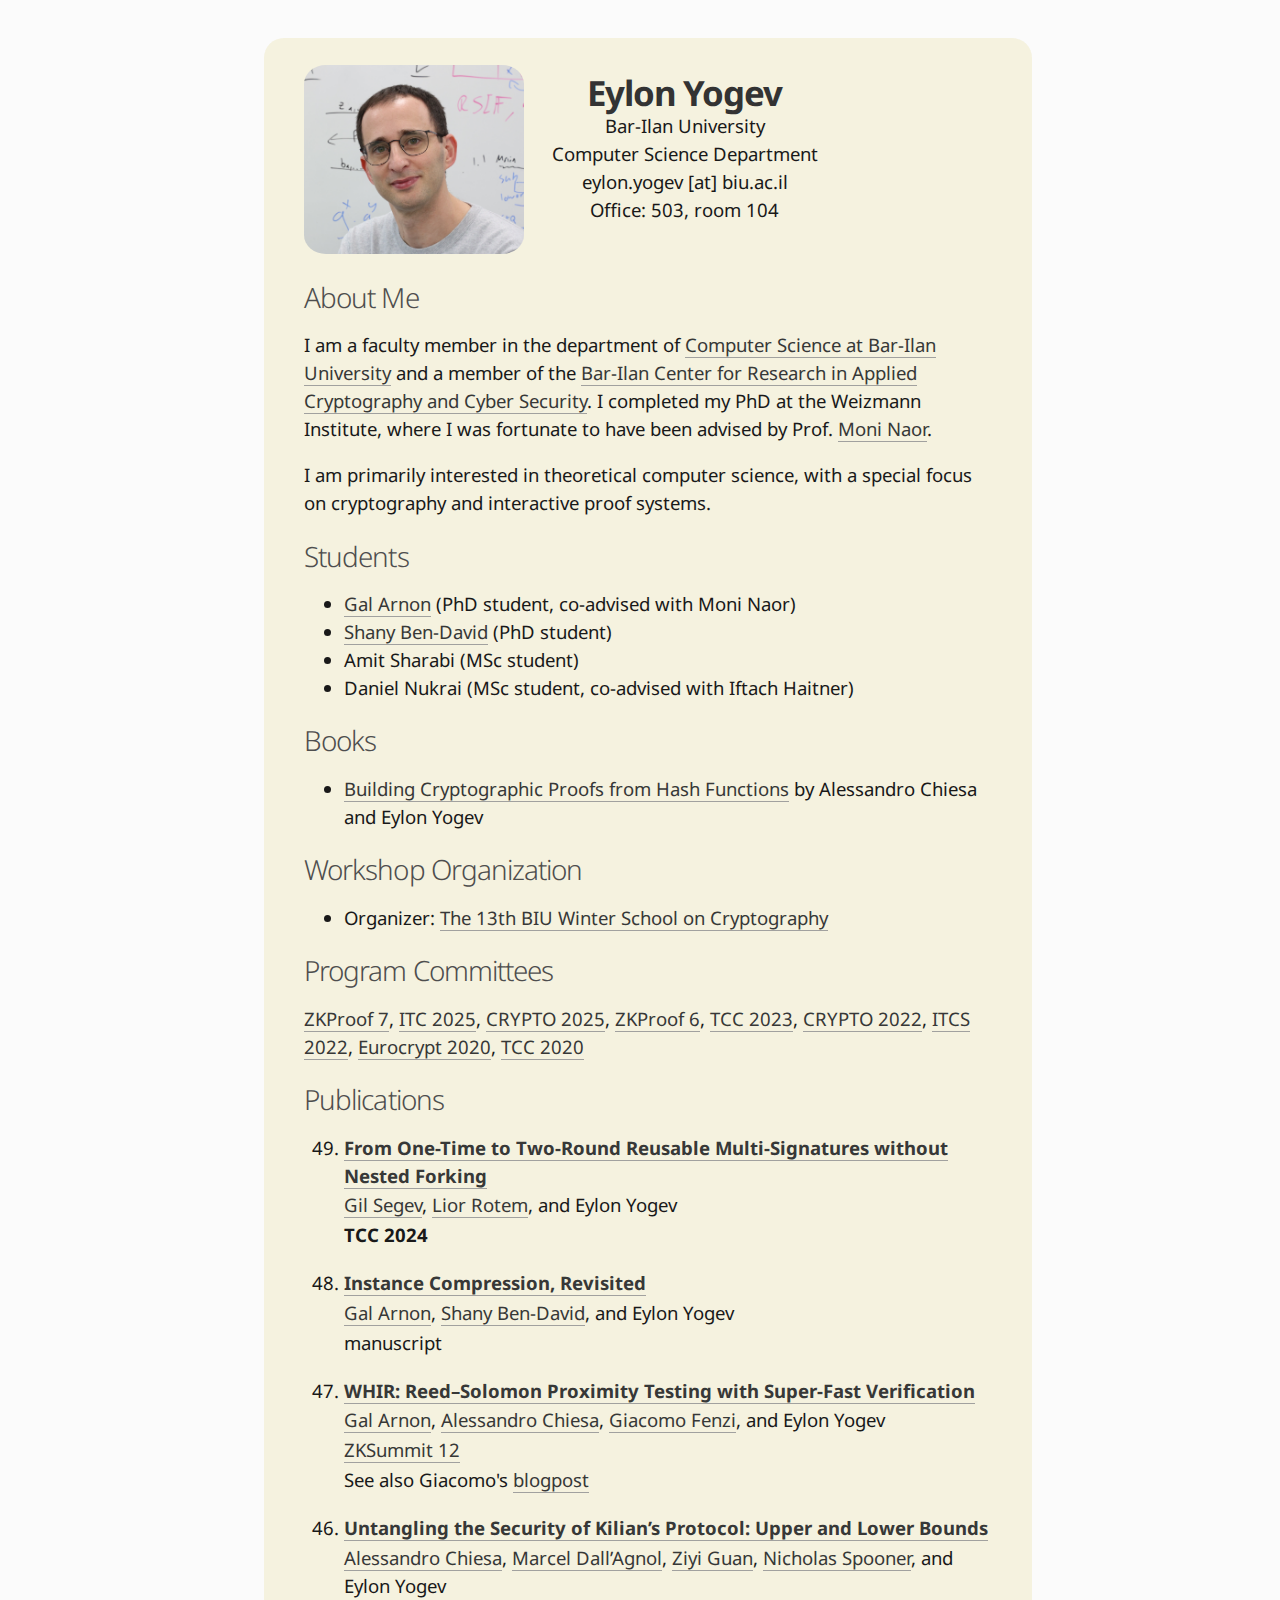
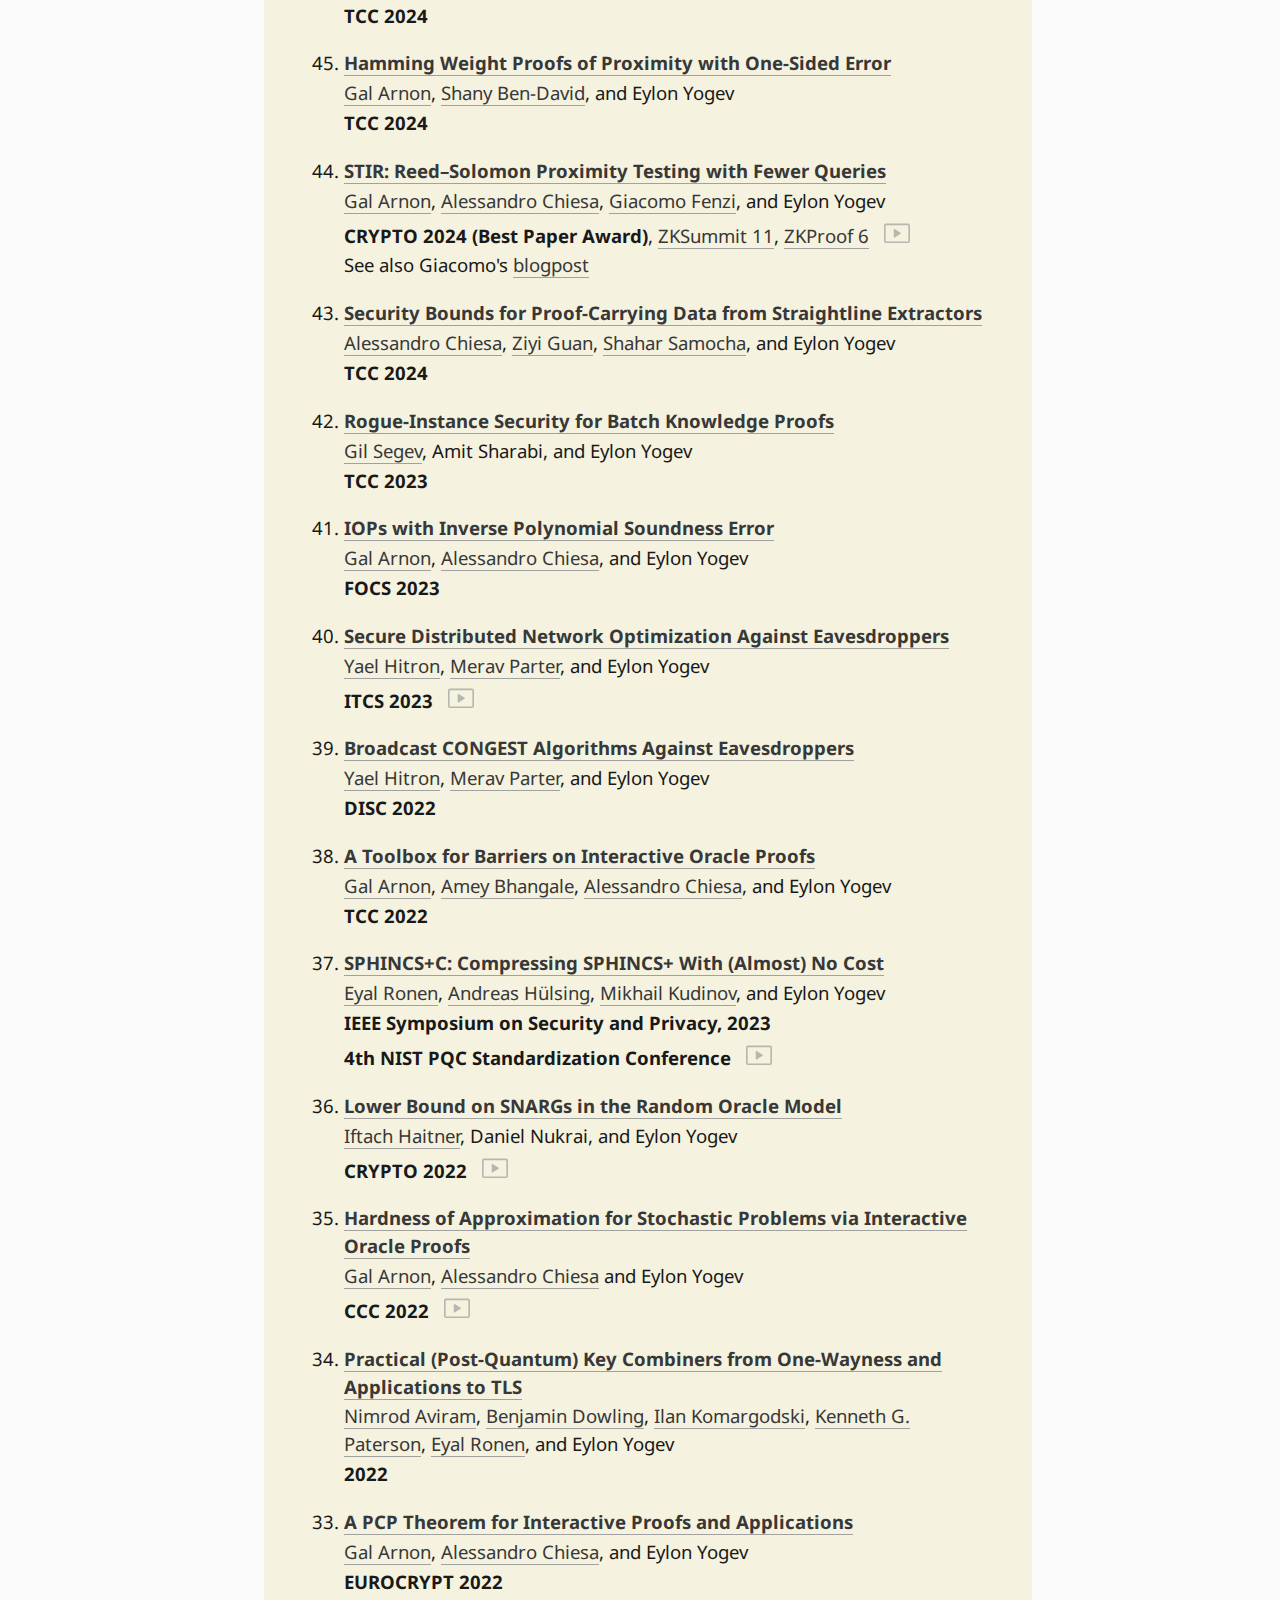
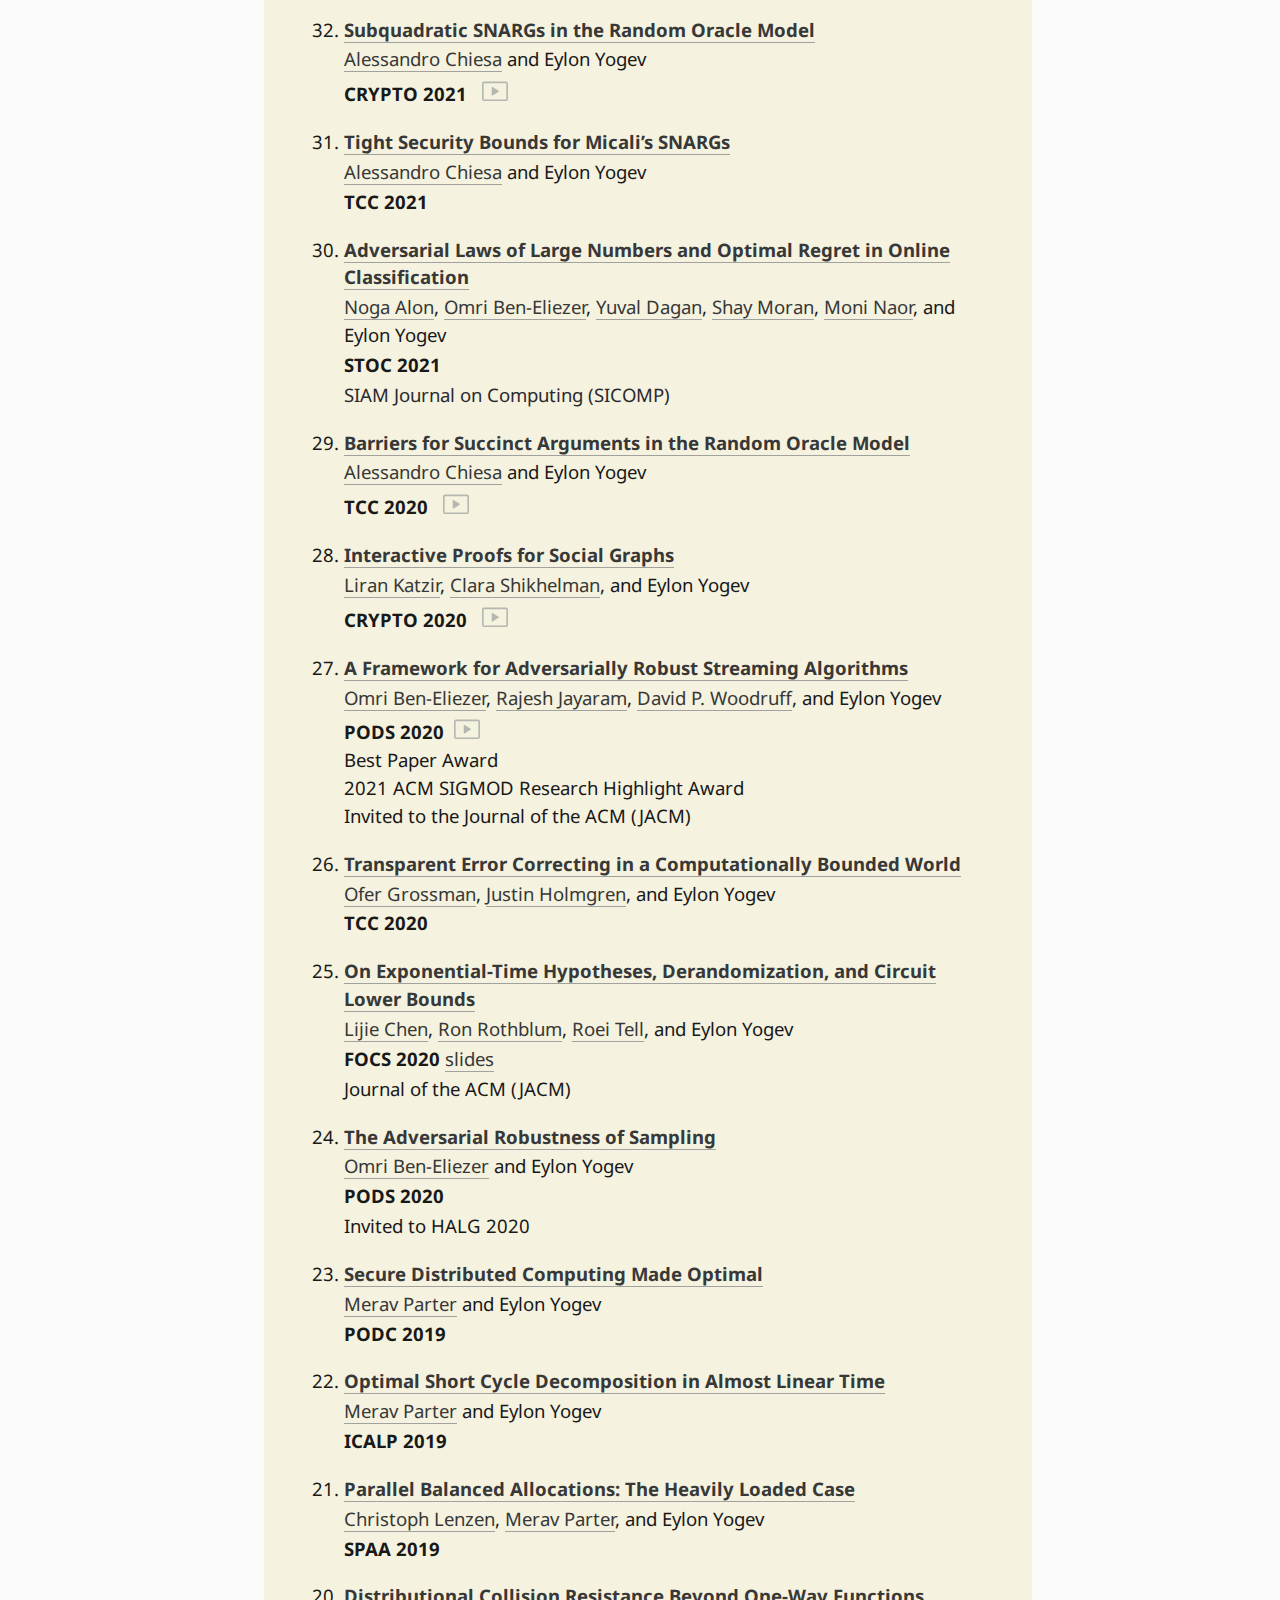
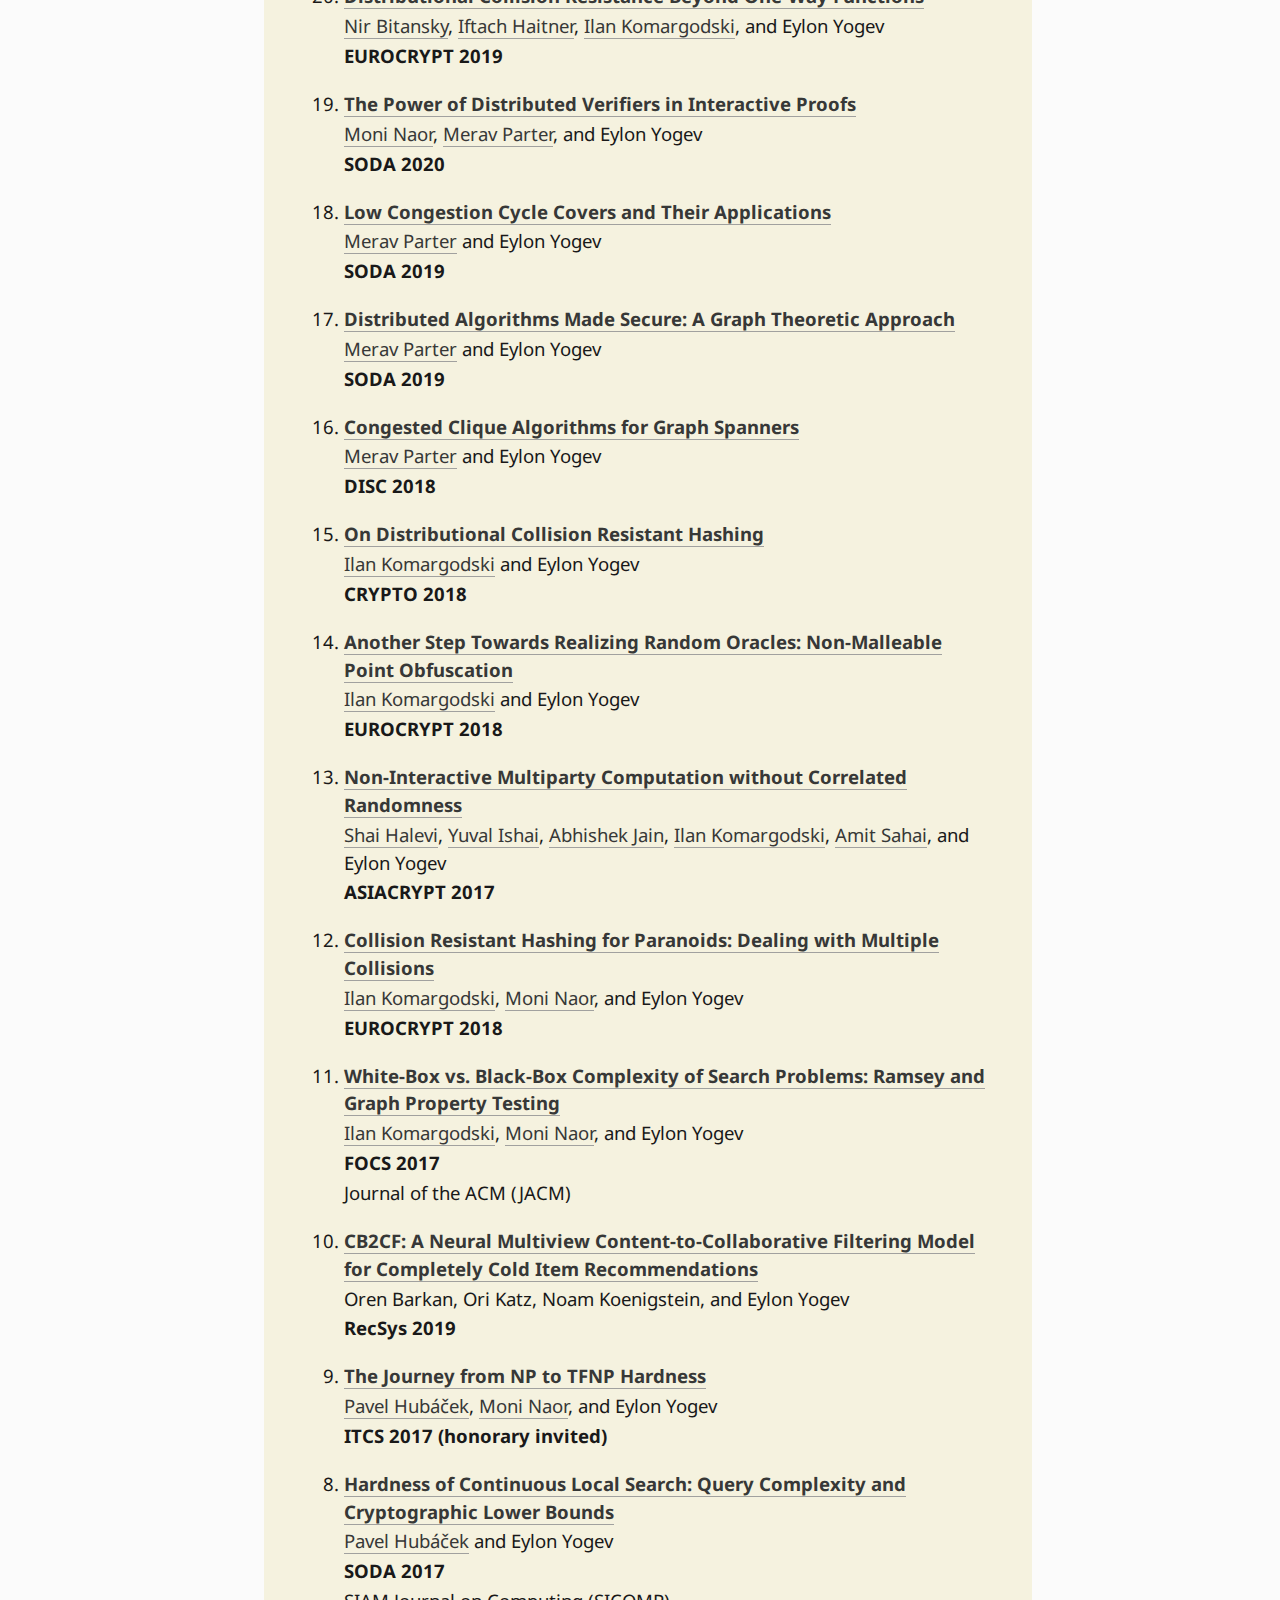
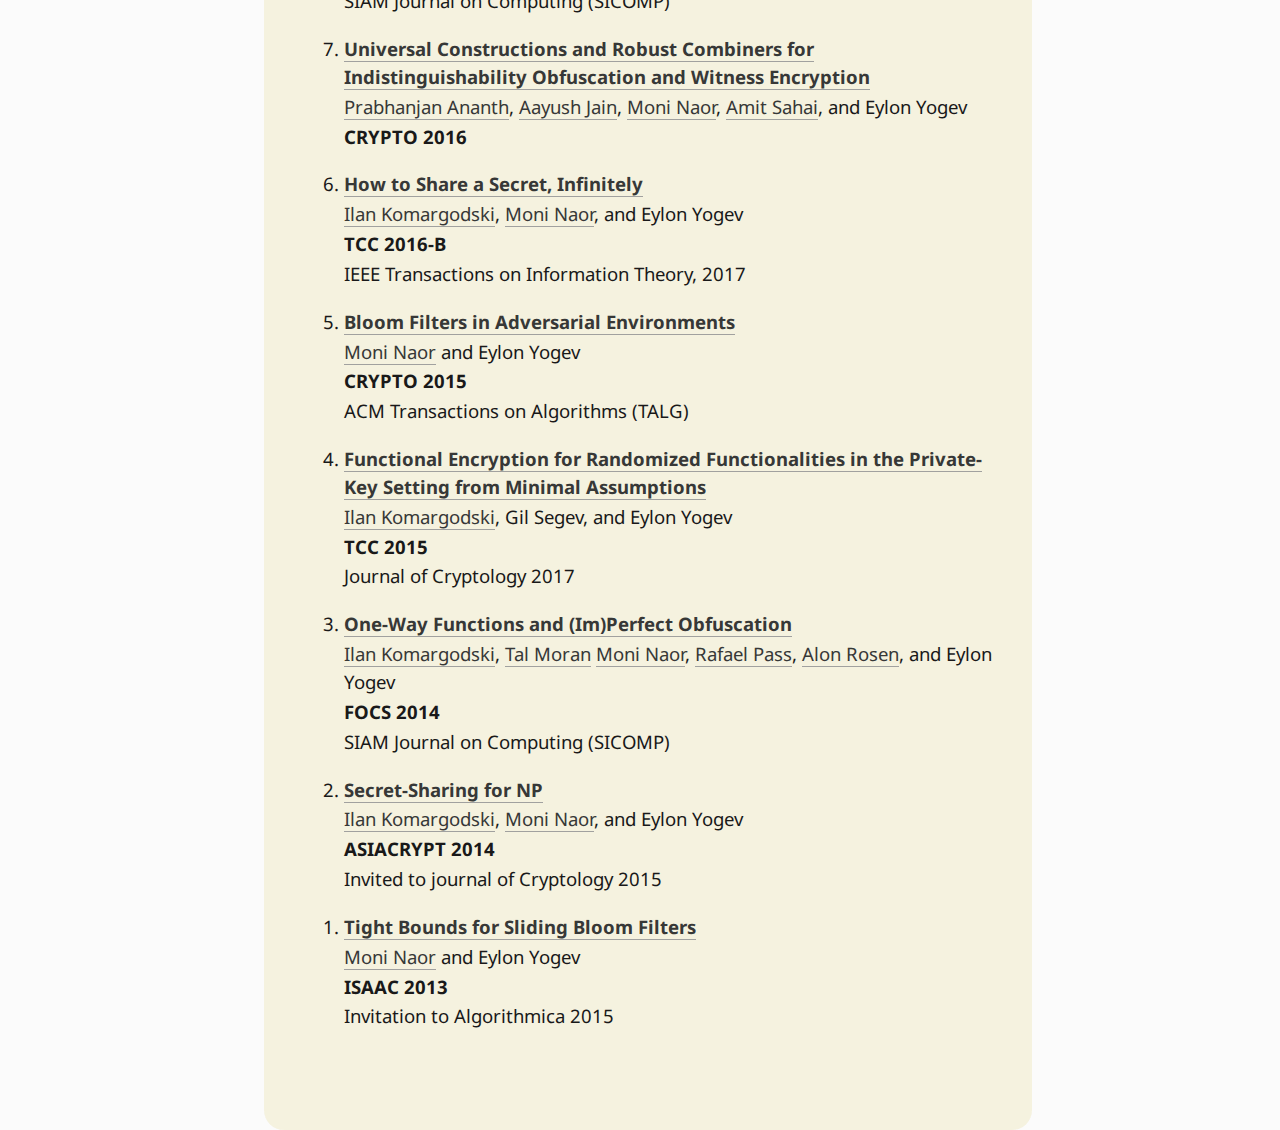
==== commit 00e66bc0: "Update index.html" ====
--- a/index.html
+++ b/index.html
@@ -60,6 +60,8 @@
             </p>
             <h4>Program Committees</h4>
             <p>
+                <a href="https://zkproof.org/events/zkproof-7-sofia/" target="_blank">ZKProof 7</a>,
+                <a href="https://itcrypto.github.io/2025/index.html" target="_blank">ITC 2025</a>,
                 <a href="https://crypto.iacr.org/2025/" target="_blank">CRYPTO 2025</a>,
                 <a href="https://zkproof.org/events/zkproof-6-berlin/" target="_blank">ZKProof 6</a>,
                 <a href="https://tcc.iacr.org/2023/" target="_blank">TCC 2023</a>,
--- a/main.css
+++ b/main.css
@@ -12,7 +12,7 @@
       font-weight: 400;
       font-family: "Noto Sans", sans-serif;
       color: #333333; /* Dark gray for text */
-      background-color: #F4F4F4; /* Light gray background */
+      background-color: #FBFBFB; /* Light gray background */
       /*background-image:url(bck6.jpg);
       background-color: #BCE8F4;
       background-repeat: no-repeat; 
@@ -97,7 +97,8 @@
       clear: both;
       line-height: 150%;
       z-index: 1;
-      background: #F4F4F4;
+      background: #e5d78f42;
+      border-radius: 20px;
   }
   
   @media screen and (min-width: 800px) {
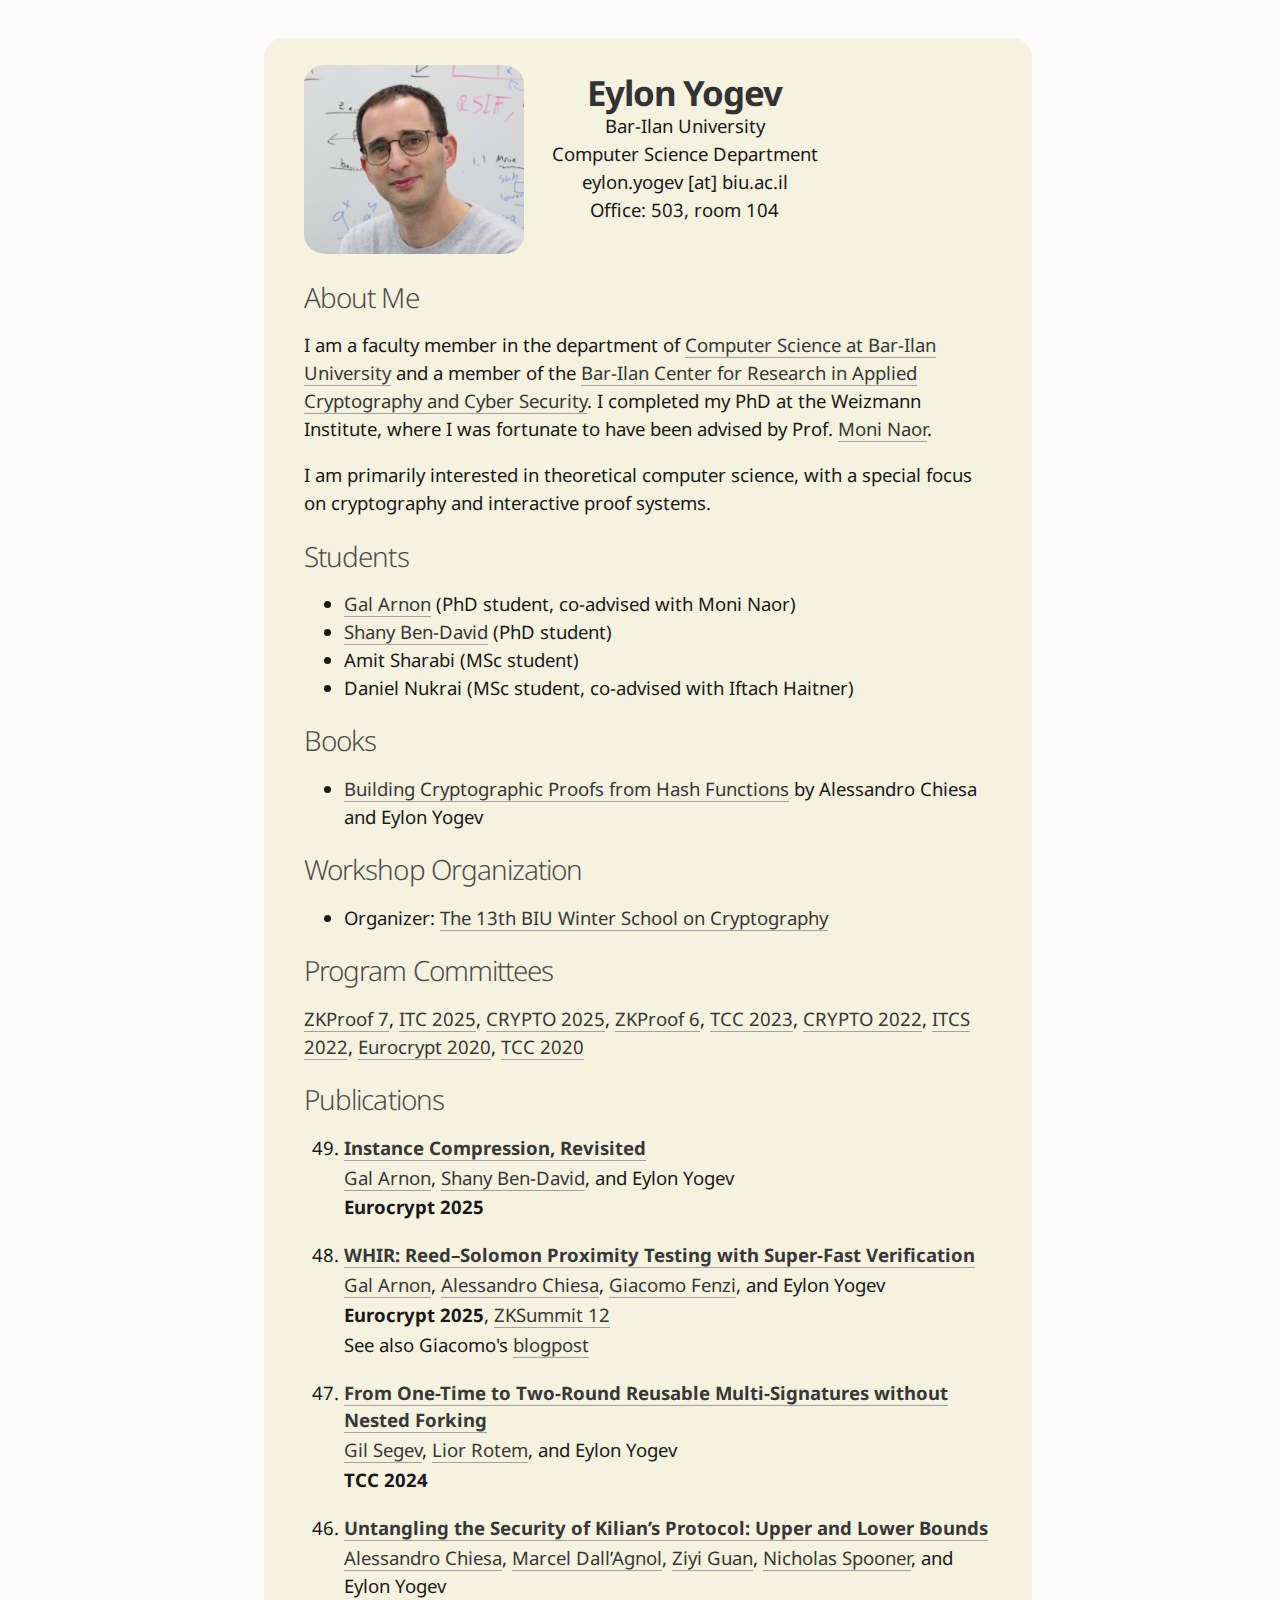
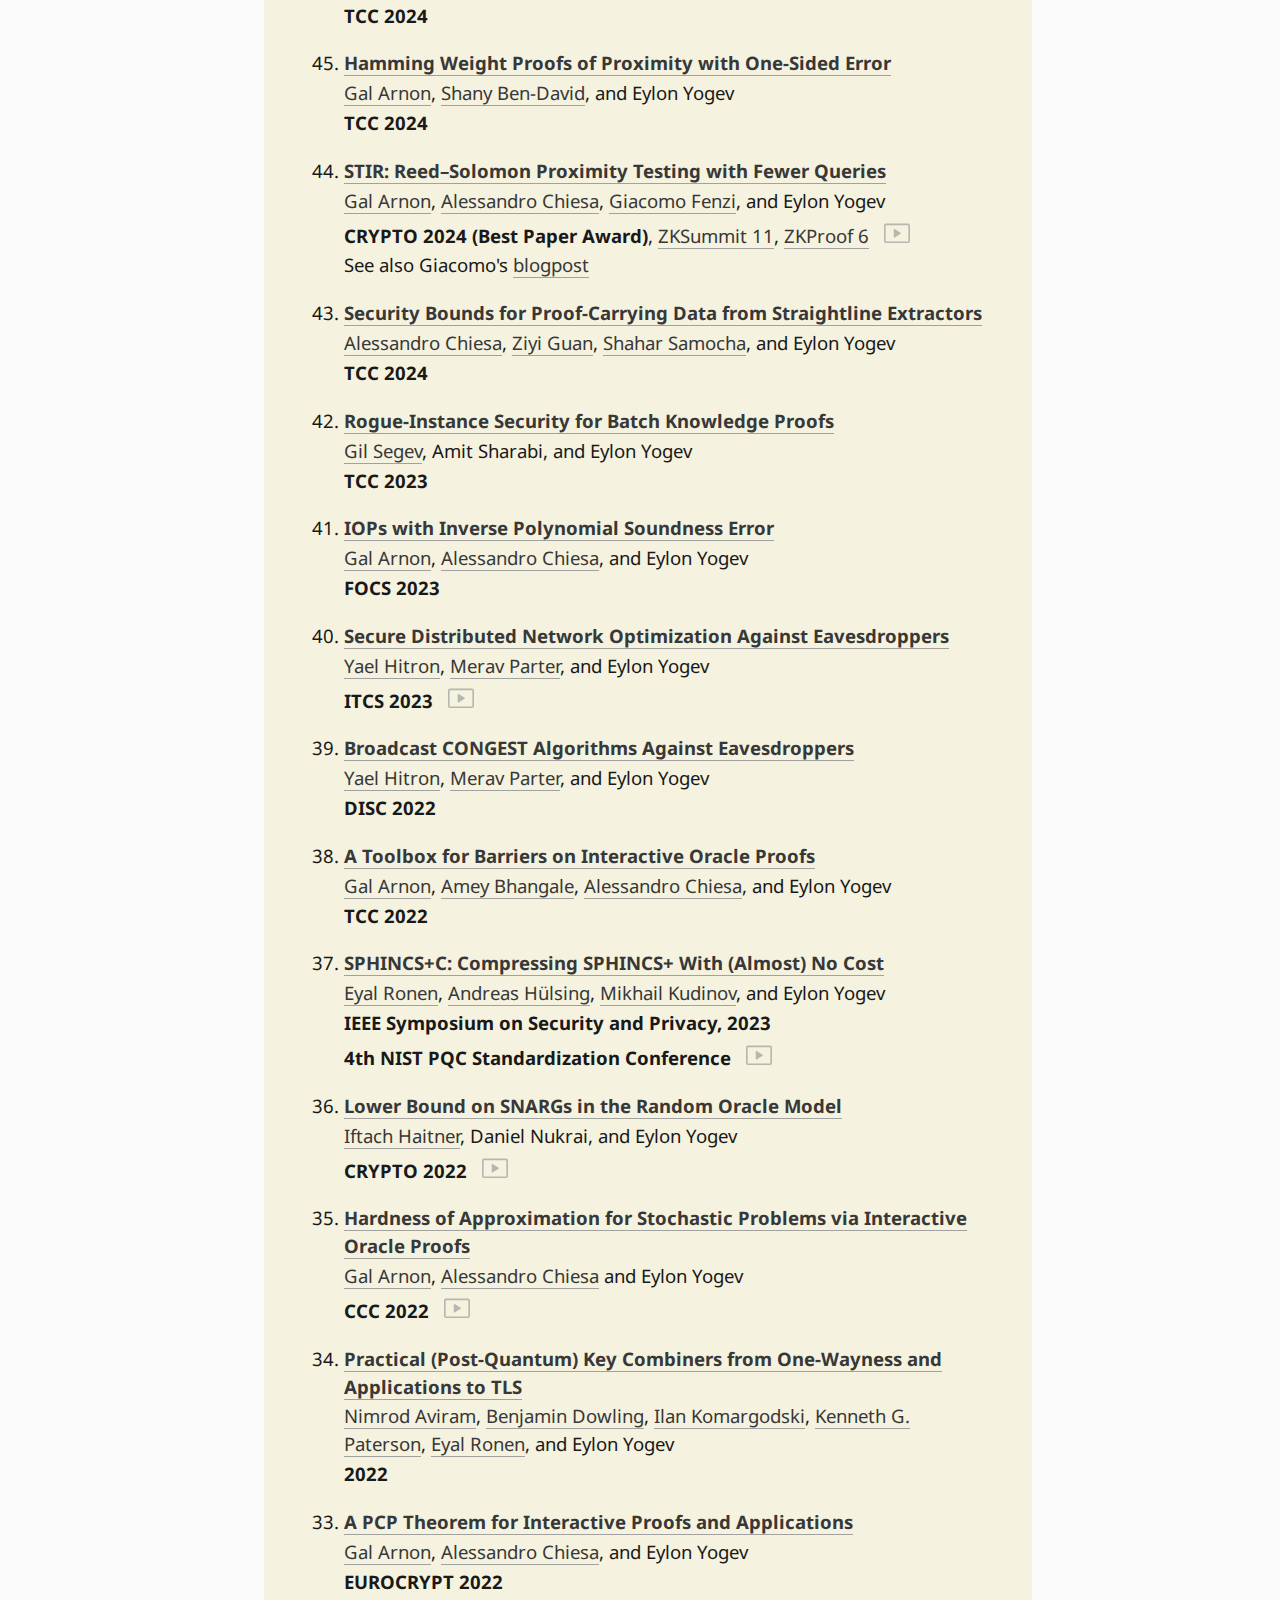
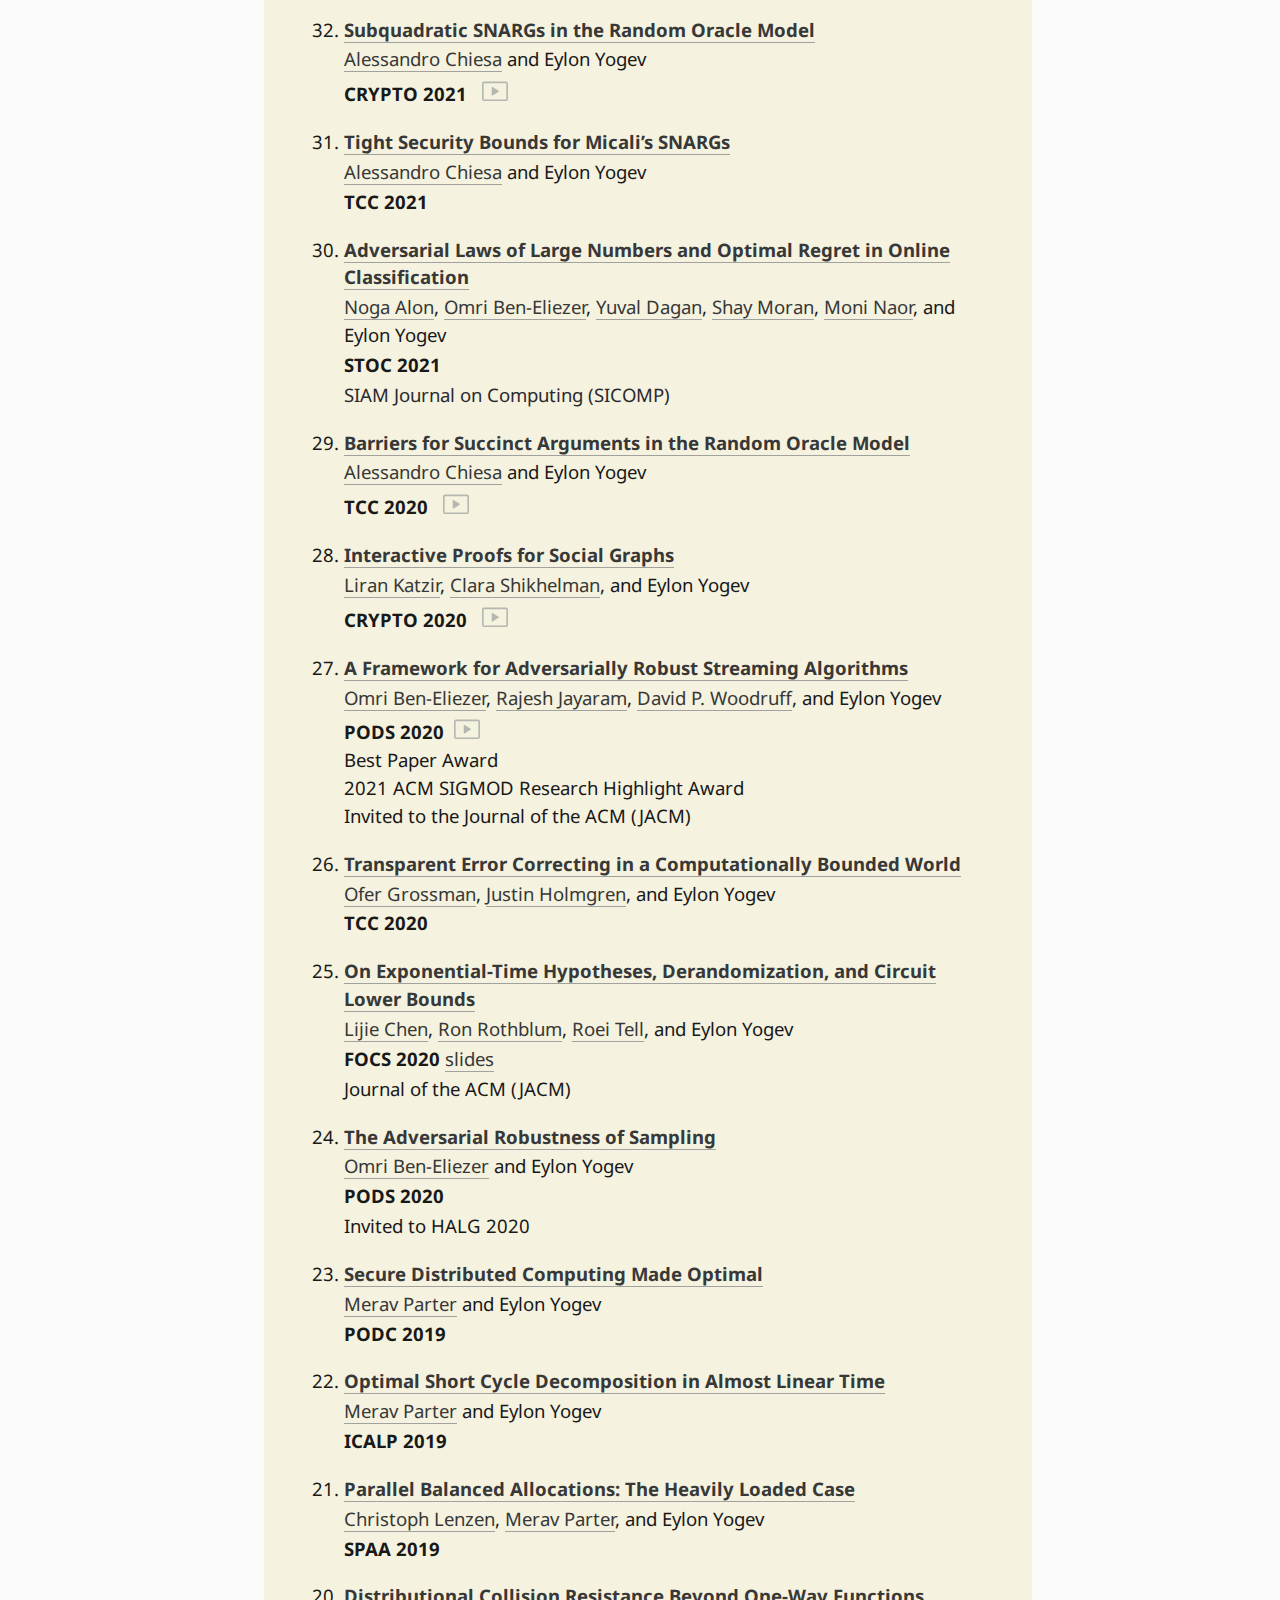
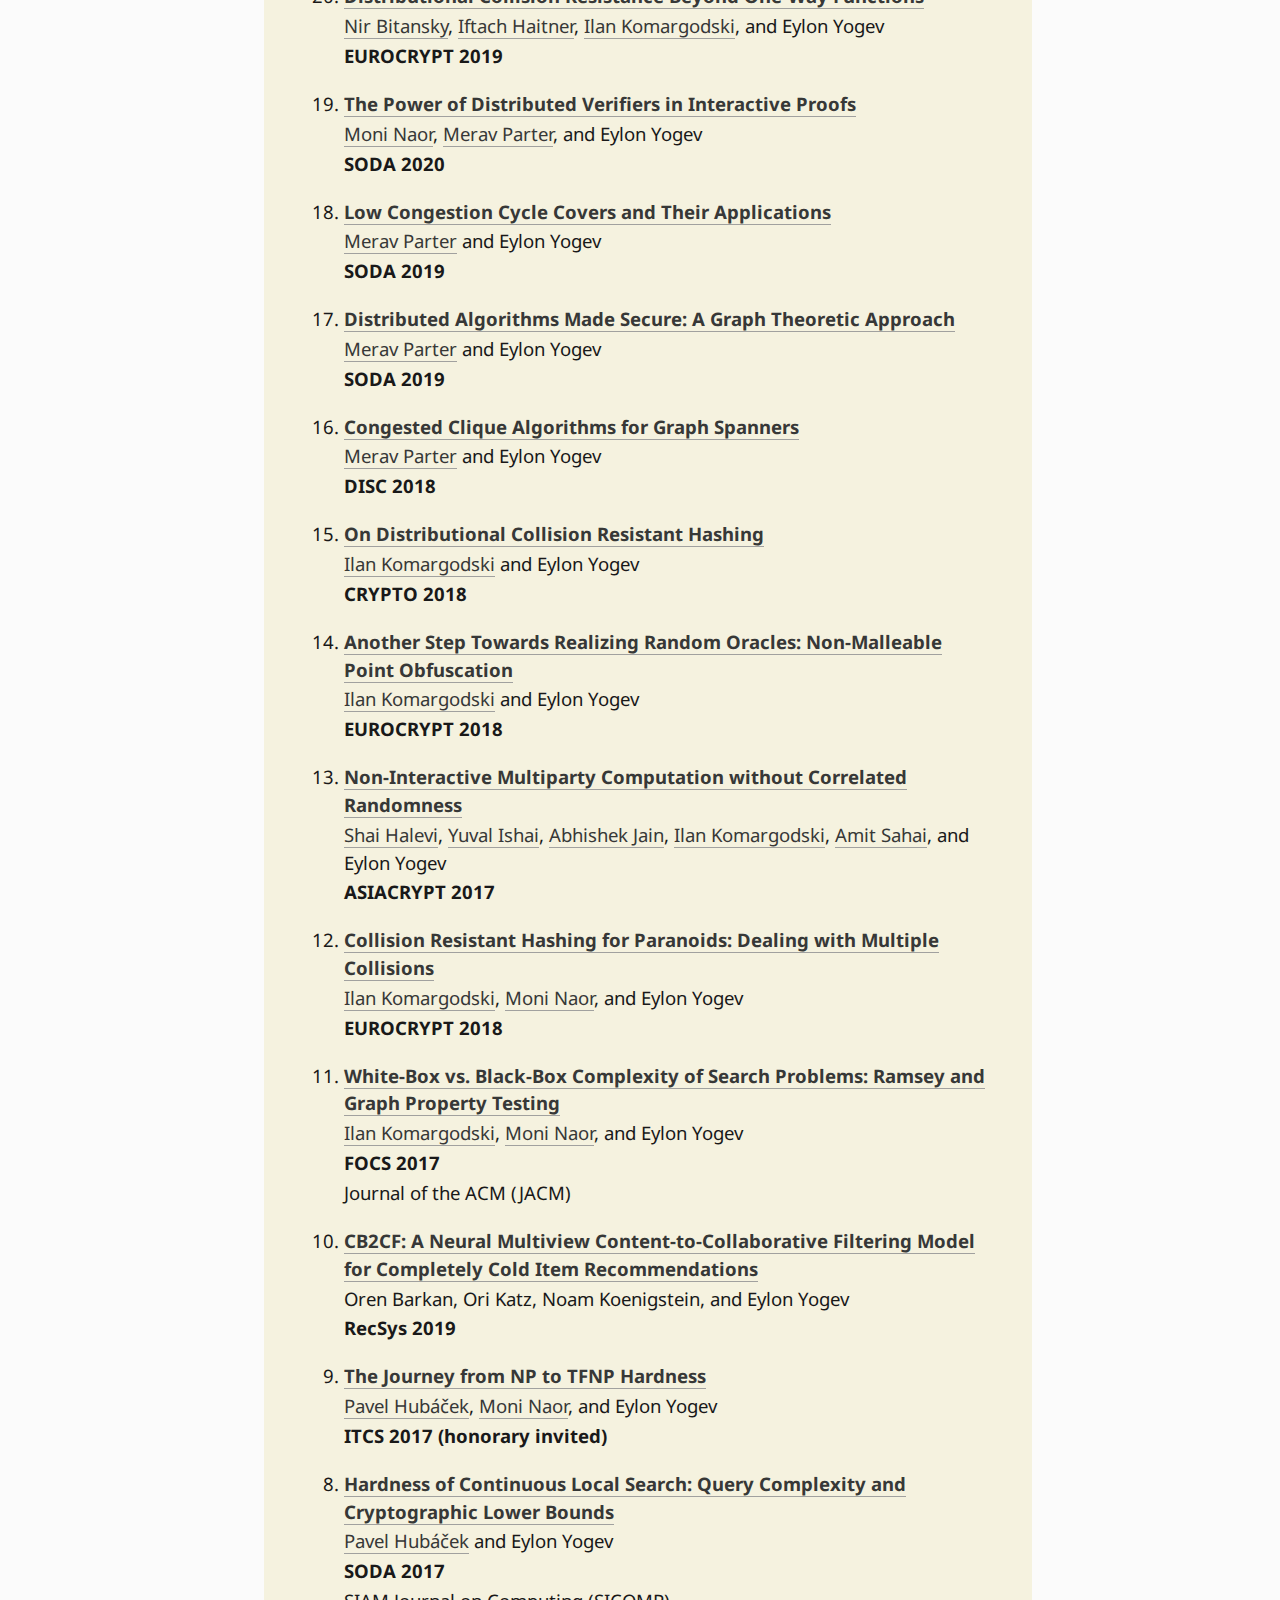
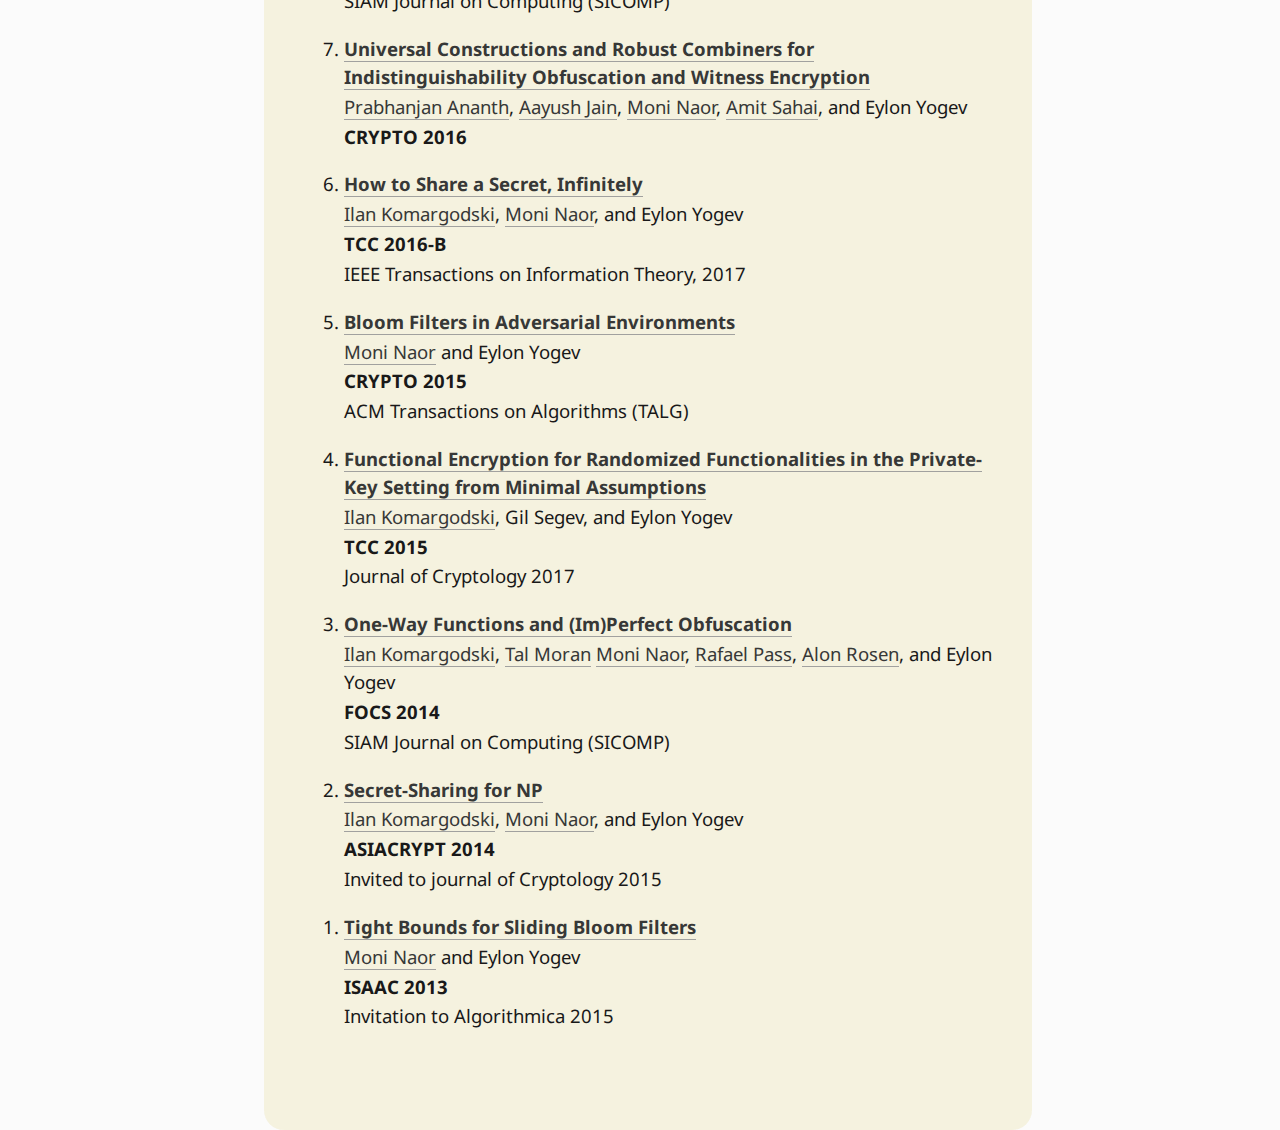
==== commit 980ae1e2: "Update index.html" ====
--- a/index.html
+++ b/index.html
@@ -83,26 +83,26 @@
 
 		  <h4>Publications</h4>
 			<ol type="1" reversed="reversed">
-            <li>
-              <div class="paper">
-                <p class="title"><a href="https://eprint.iacr.org/2024/1704.pdf" target="_blank"><b>From One-Time to Two-Round Reusable Multi-Signatures without Nested Forking</b></a></p>
-                <p><a class="coauthor" href="https://www.gilsegev.net/" target="_blank">Gil Segev</a>, <a class="coauthor" href="https://liorrotem.github.io/" target="_blank">Lior Rotem</a>, and Eylon Yogev</p>
-                <p><b>TCC 2024</b></p>
-              </div>
-            </li>
               <li>
                 <div class="paper">
                   <p class="title"><a href="https://eprint.iacr.org/2024/1659.pdf" target="_blank"><b>Instance Compression, Revisited</b></a></p>
                   <p><a class="coauthor" href="https://galarnon42.github.io/" target="_blank">Gal Arnon</a>, <a class="coauthor" href="https://shanybendavid.com/" target="_blank">Shany Ben-David</a>, and Eylon Yogev</p>
-                  <p>manuscript</p>
+                  <p><b>Eurocrypt 2025</b></p>
                 </div>
               <li>
                 <div class="paper">
                   <p class="title"><a href="https://eprint.iacr.org/2024/1586.pdf" target="_blank"><b>WHIR: Reed–Solomon Proximity Testing with Super-Fast Verification</b></a></p>
                   <p><a class="coauthor" href="https://galarnon42.github.io/" target="_blank">Gal Arnon</a>, <a class="coauthor" href="http://people.eecs.berkeley.edu/~alexch/" target="_blank">Alessandro Chiesa</a>, <a class="coauthor" href="https://gfenzi.io/" target="_blank">Giacomo Fenzi</a>, and Eylon Yogev</p>
-                  <p><a href="https://www.zksummit.com/" target="_blank"> ZKSummit 12</a></p>
+                  <p><b>Eurocrypt 2025</b>, <a href="https://www.zksummit.com/" target="_blank"> ZKSummit 12</a></p>
                   <p>See also Giacomo's <a href="https://gfenzi.io/papers/whir/" target="_blank">blogpost</a></p>
                   
+                </div>
+              </li>
+              <li>
+                <div class="paper">
+                  <p class="title"><a href="https://eprint.iacr.org/2024/1704.pdf" target="_blank"><b>From One-Time to Two-Round Reusable Multi-Signatures without Nested Forking</b></a></p>
+                  <p><a class="coauthor" href="https://www.gilsegev.net/" target="_blank">Gil Segev</a>, <a class="coauthor" href="https://liorrotem.github.io/" target="_blank">Lior Rotem</a>, and Eylon Yogev</p>
+                  <p><b>TCC 2024</b></p>
                 </div>
               </li>
               <li>
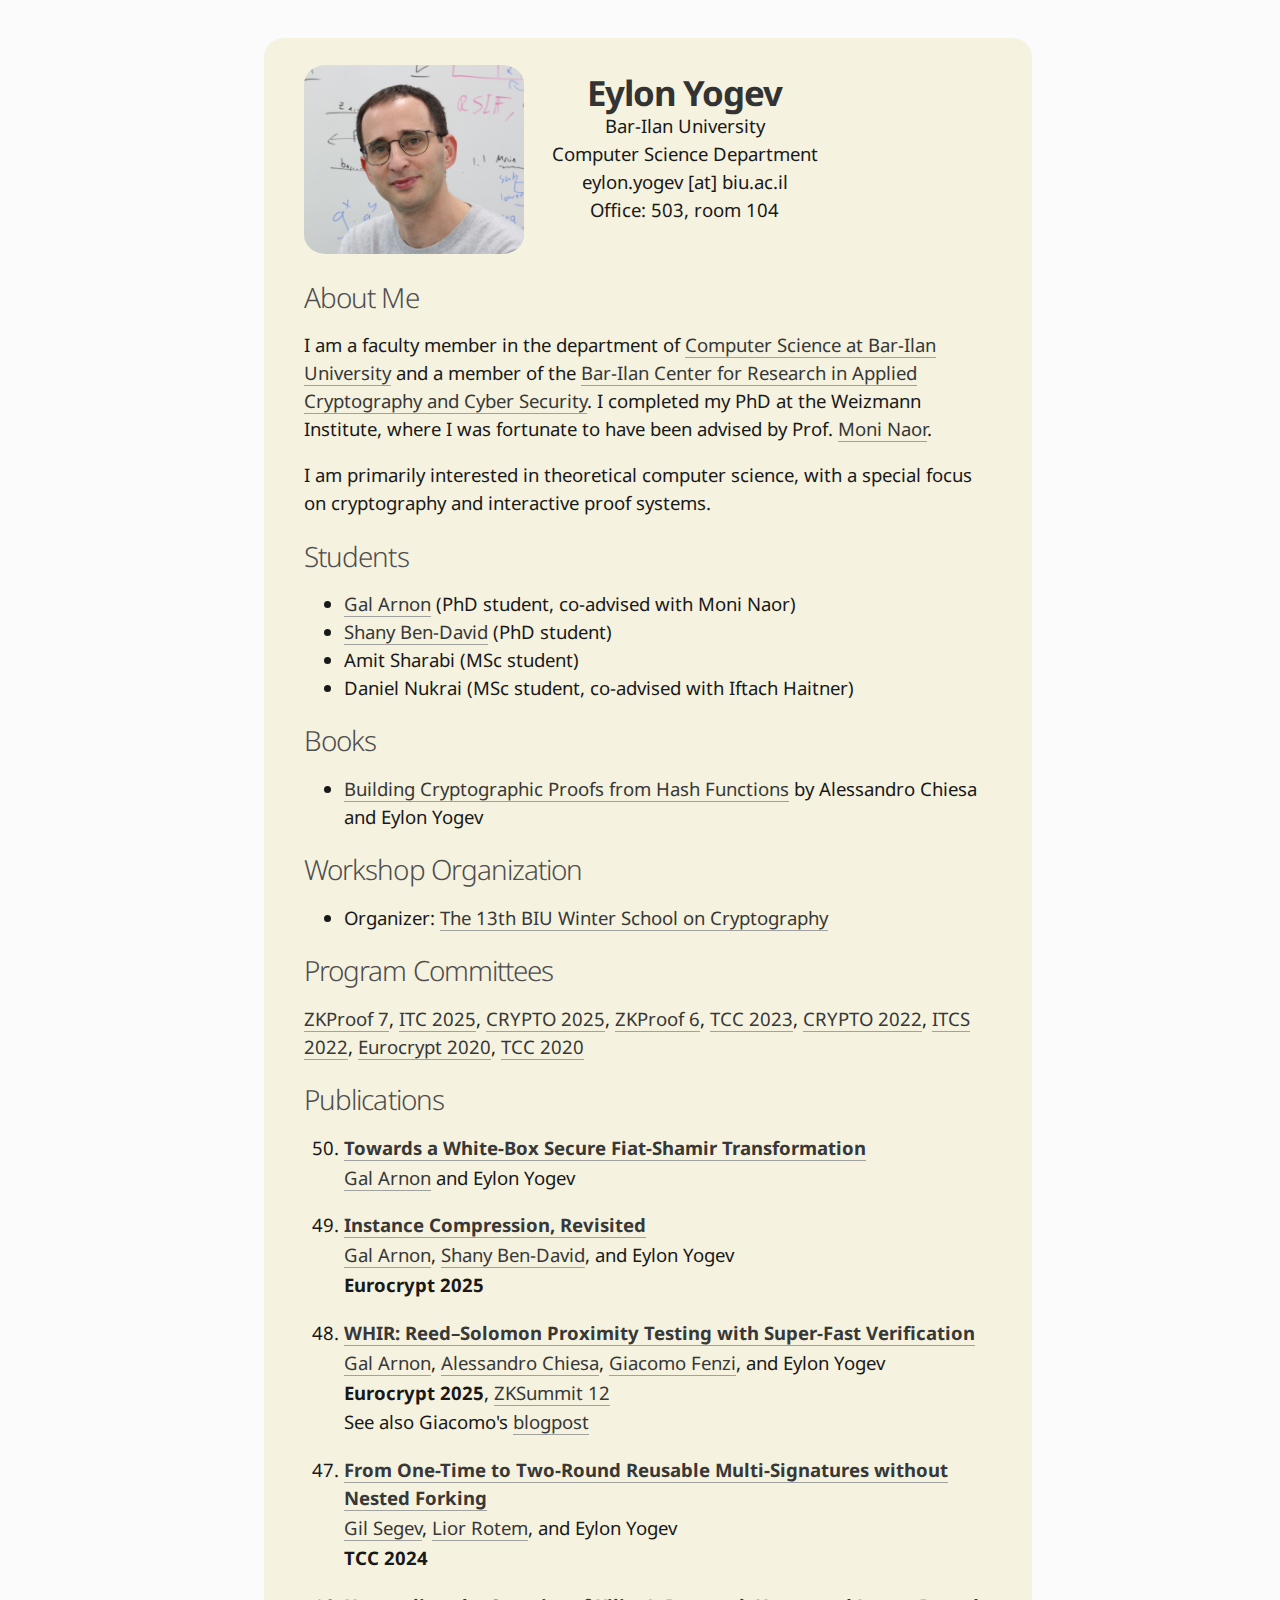
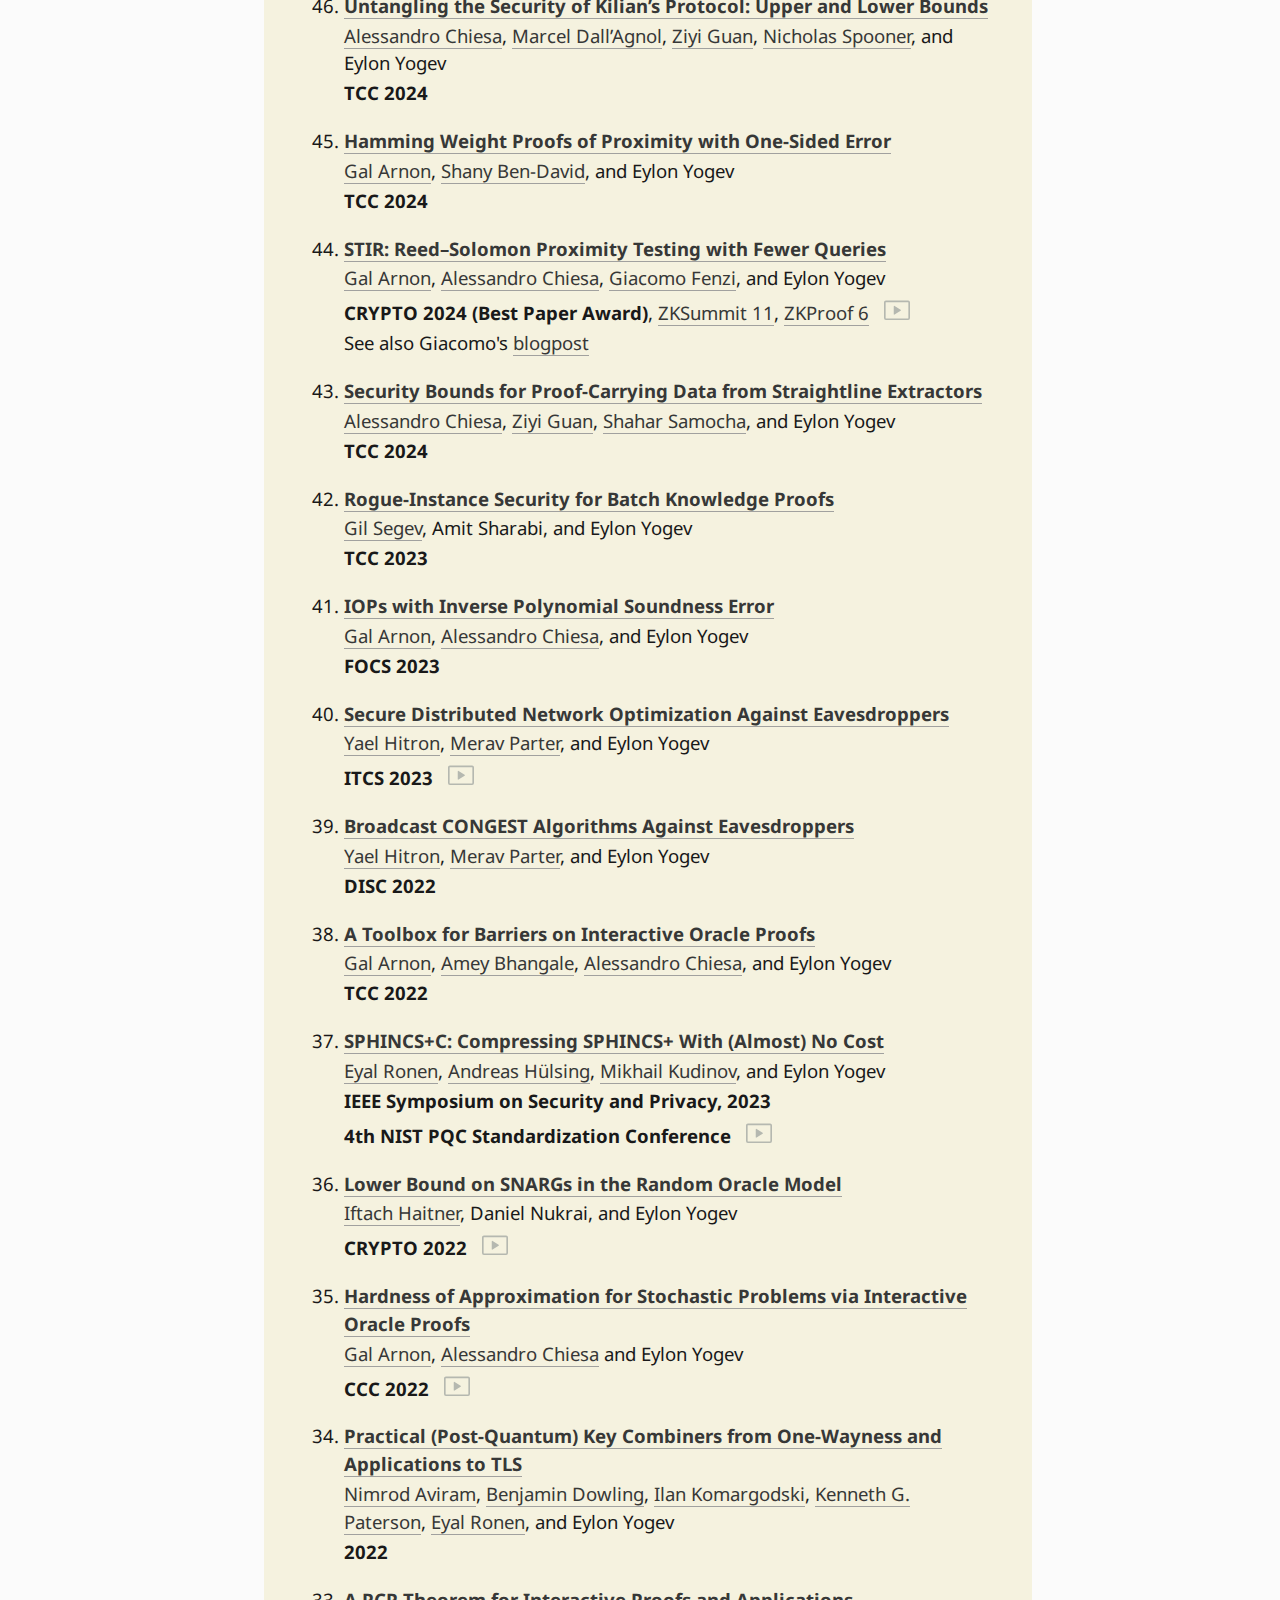
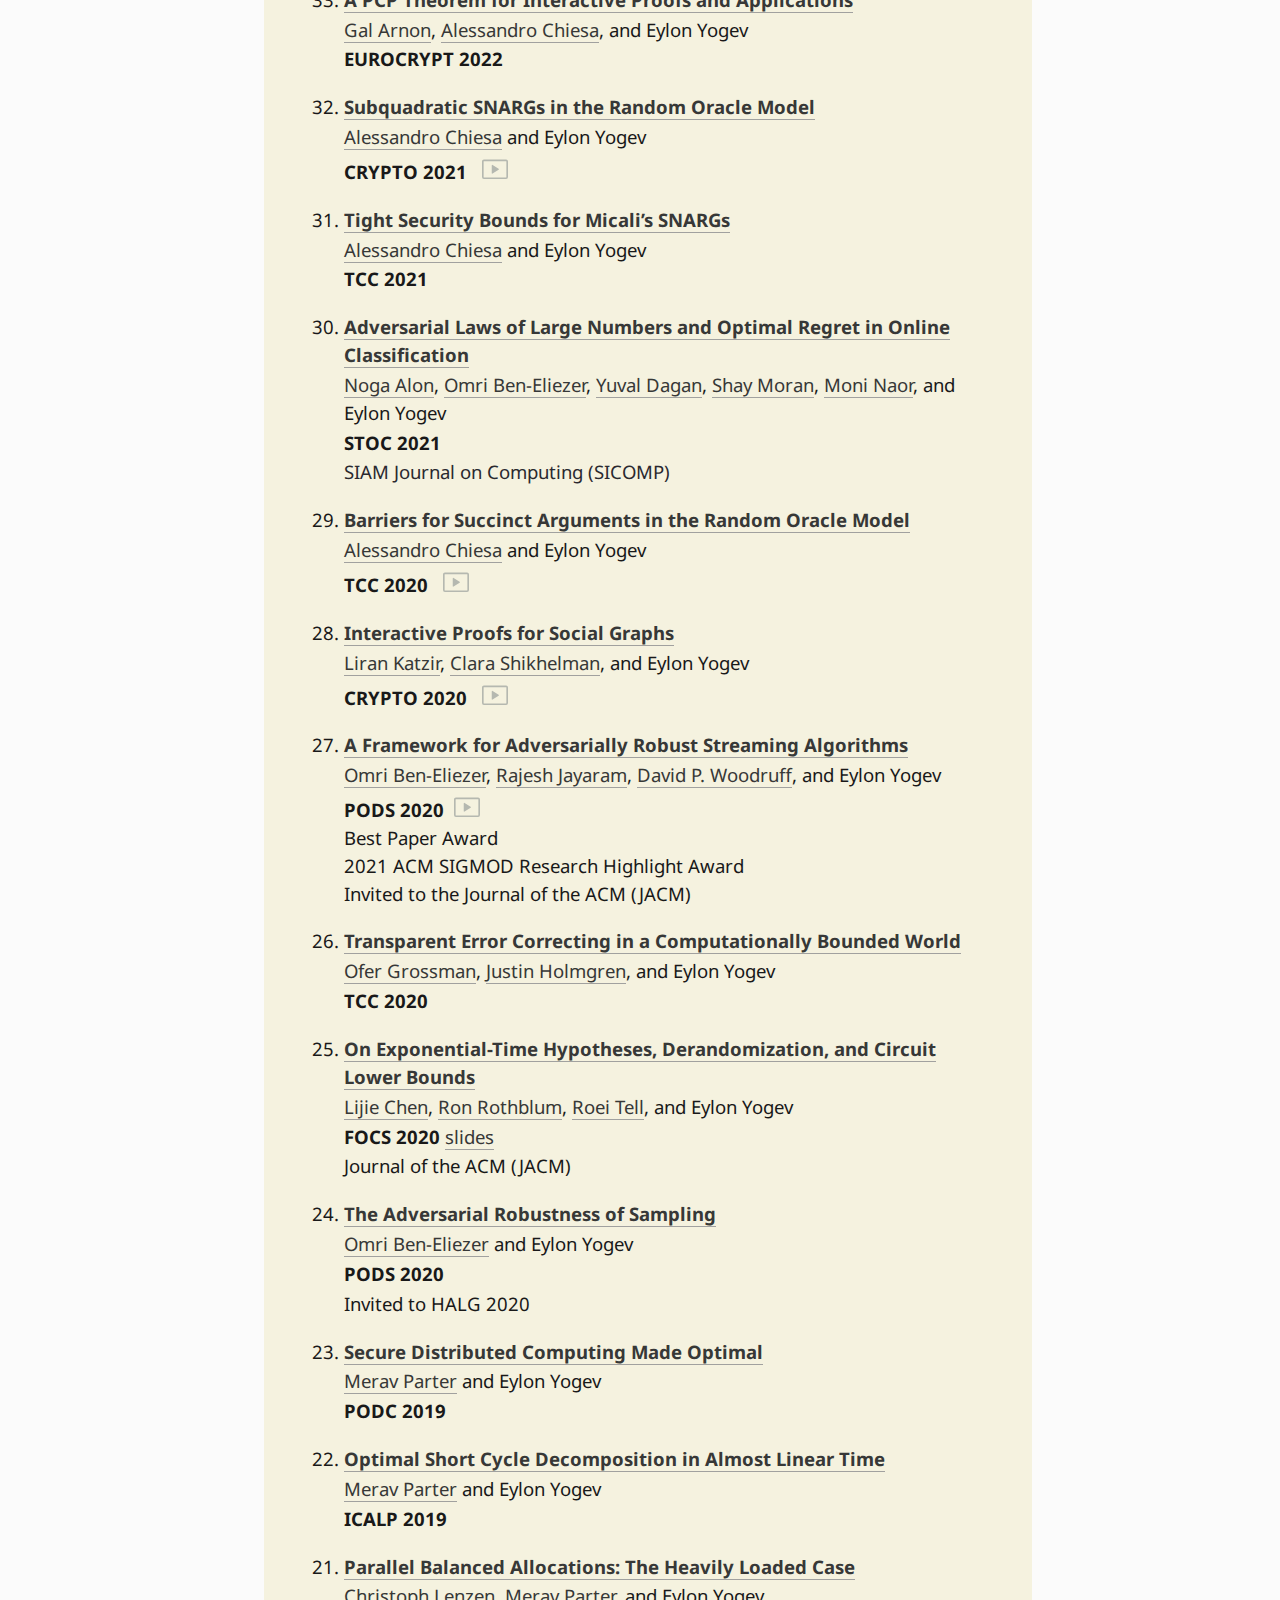
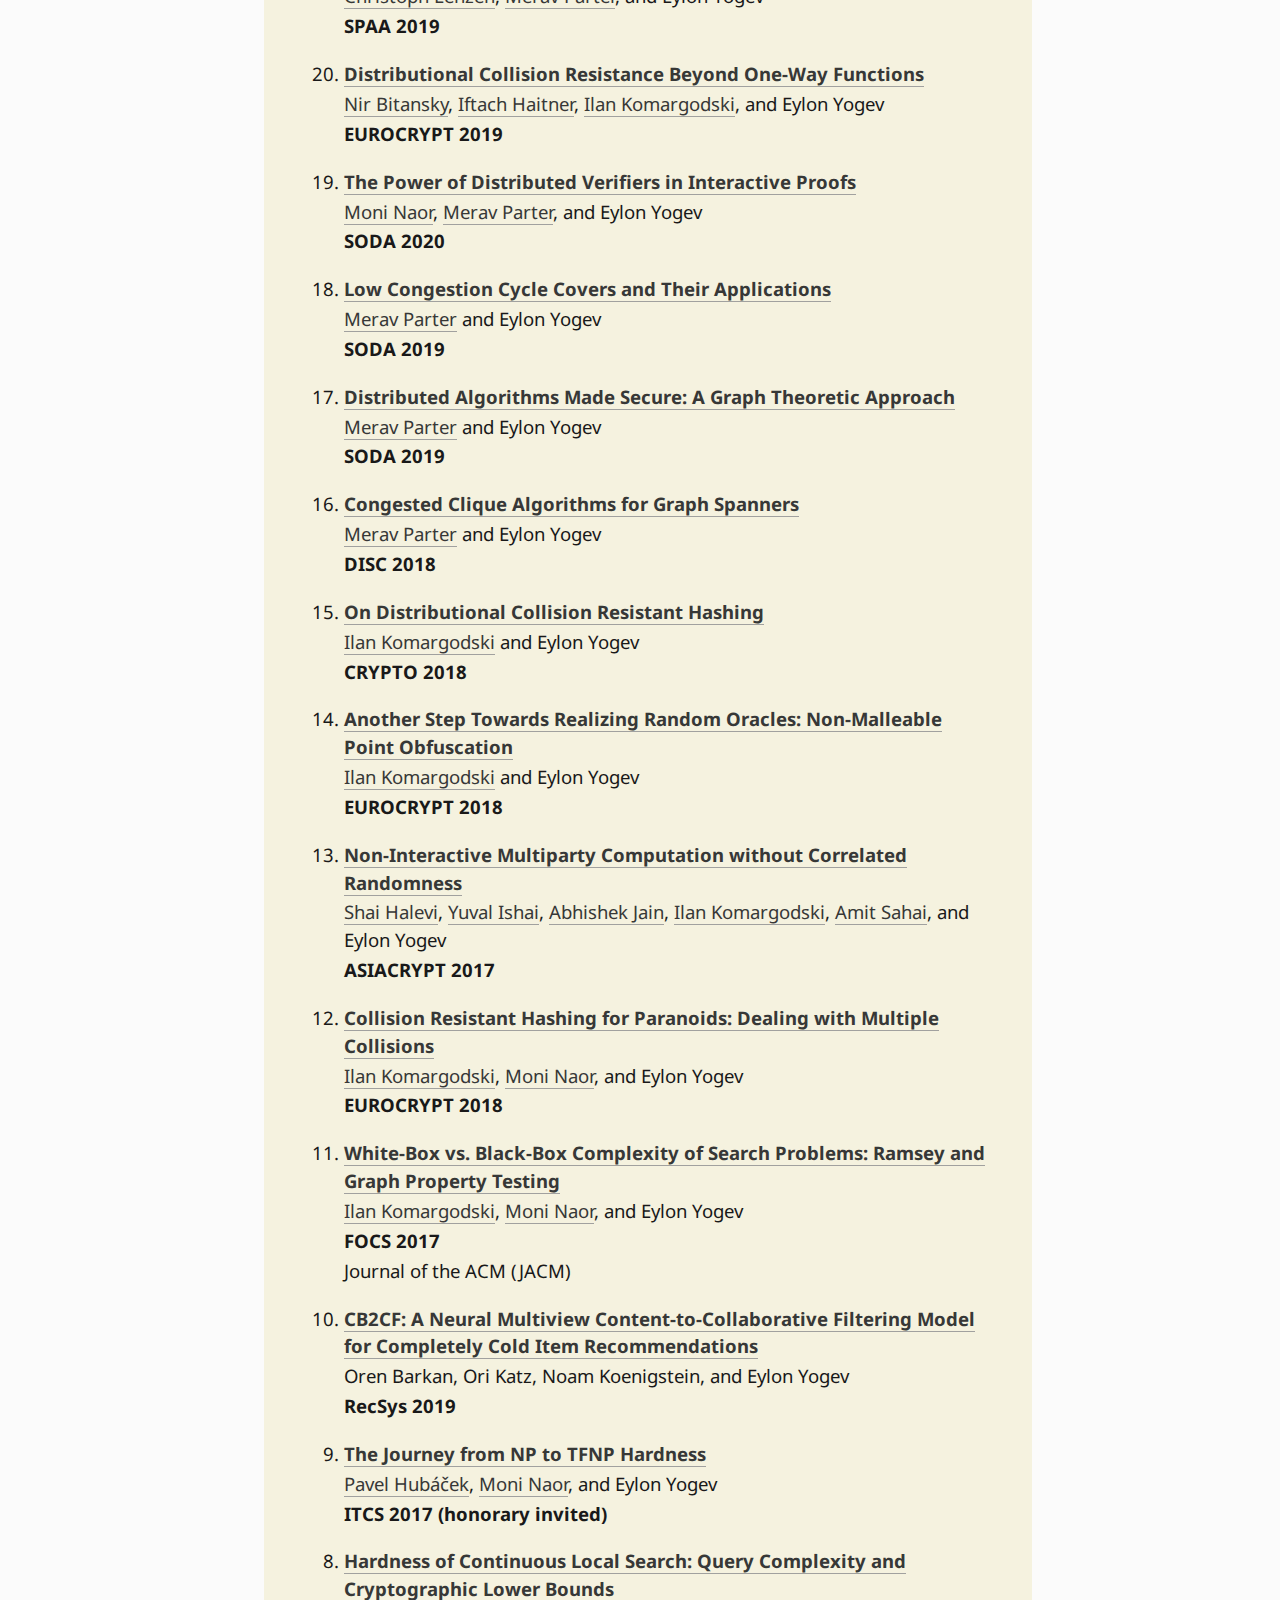
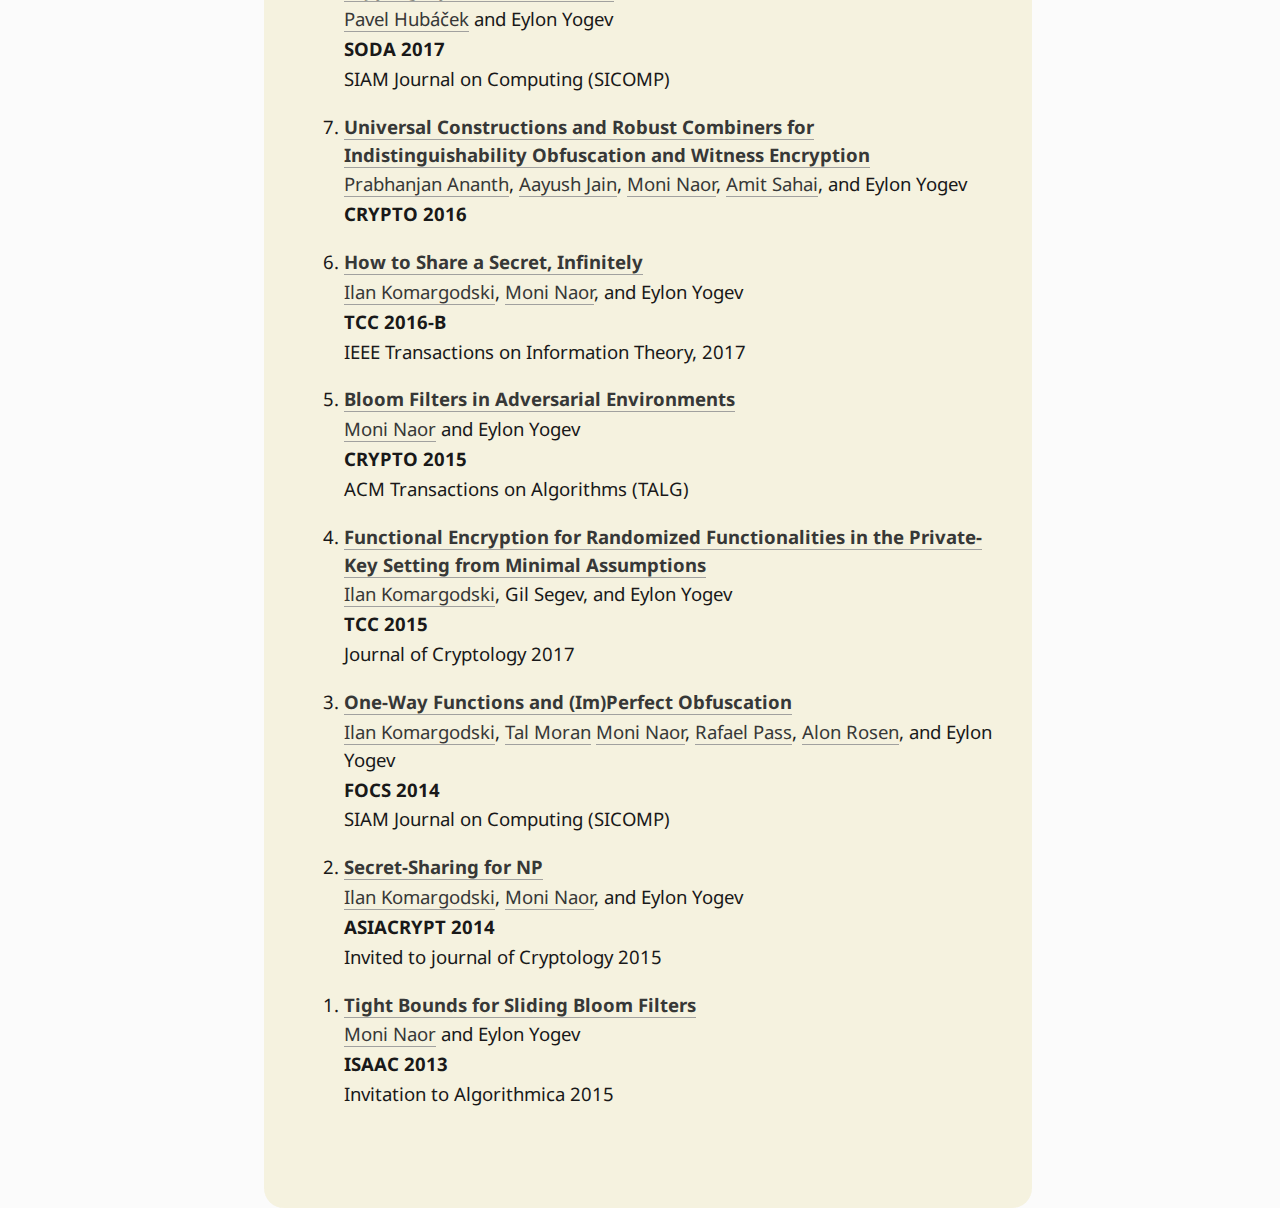
==== commit 3d355317: "Update index.html" ====
--- a/index.html
+++ b/index.html
@@ -83,12 +83,20 @@
 
 		  <h4>Publications</h4>
 			<ol type="1" reversed="reversed">
+        <li>
+          <div class="paper">
+            <p class="title"><a href="https://eprint.iacr.org/2025/329.pdf" target="_blank"><b>Towards a White-Box Secure Fiat-Shamir Transformation</b></a></p>
+            <p><a class="coauthor" href="https://galarnon42.github.io/" target="_blank">Gal Arnon</a> and Eylon Yogev</p>
+
+          </div>
+        </li>
               <li>
                 <div class="paper">
                   <p class="title"><a href="https://eprint.iacr.org/2024/1659.pdf" target="_blank"><b>Instance Compression, Revisited</b></a></p>
                   <p><a class="coauthor" href="https://galarnon42.github.io/" target="_blank">Gal Arnon</a>, <a class="coauthor" href="https://shanybendavid.com/" target="_blank">Shany Ben-David</a>, and Eylon Yogev</p>
                   <p><b>Eurocrypt 2025</b></p>
                 </div>
+              </li>
               <li>
                 <div class="paper">
                   <p class="title"><a href="https://eprint.iacr.org/2024/1586.pdf" target="_blank"><b>WHIR: Reed–Solomon Proximity Testing with Super-Fast Verification</b></a></p>
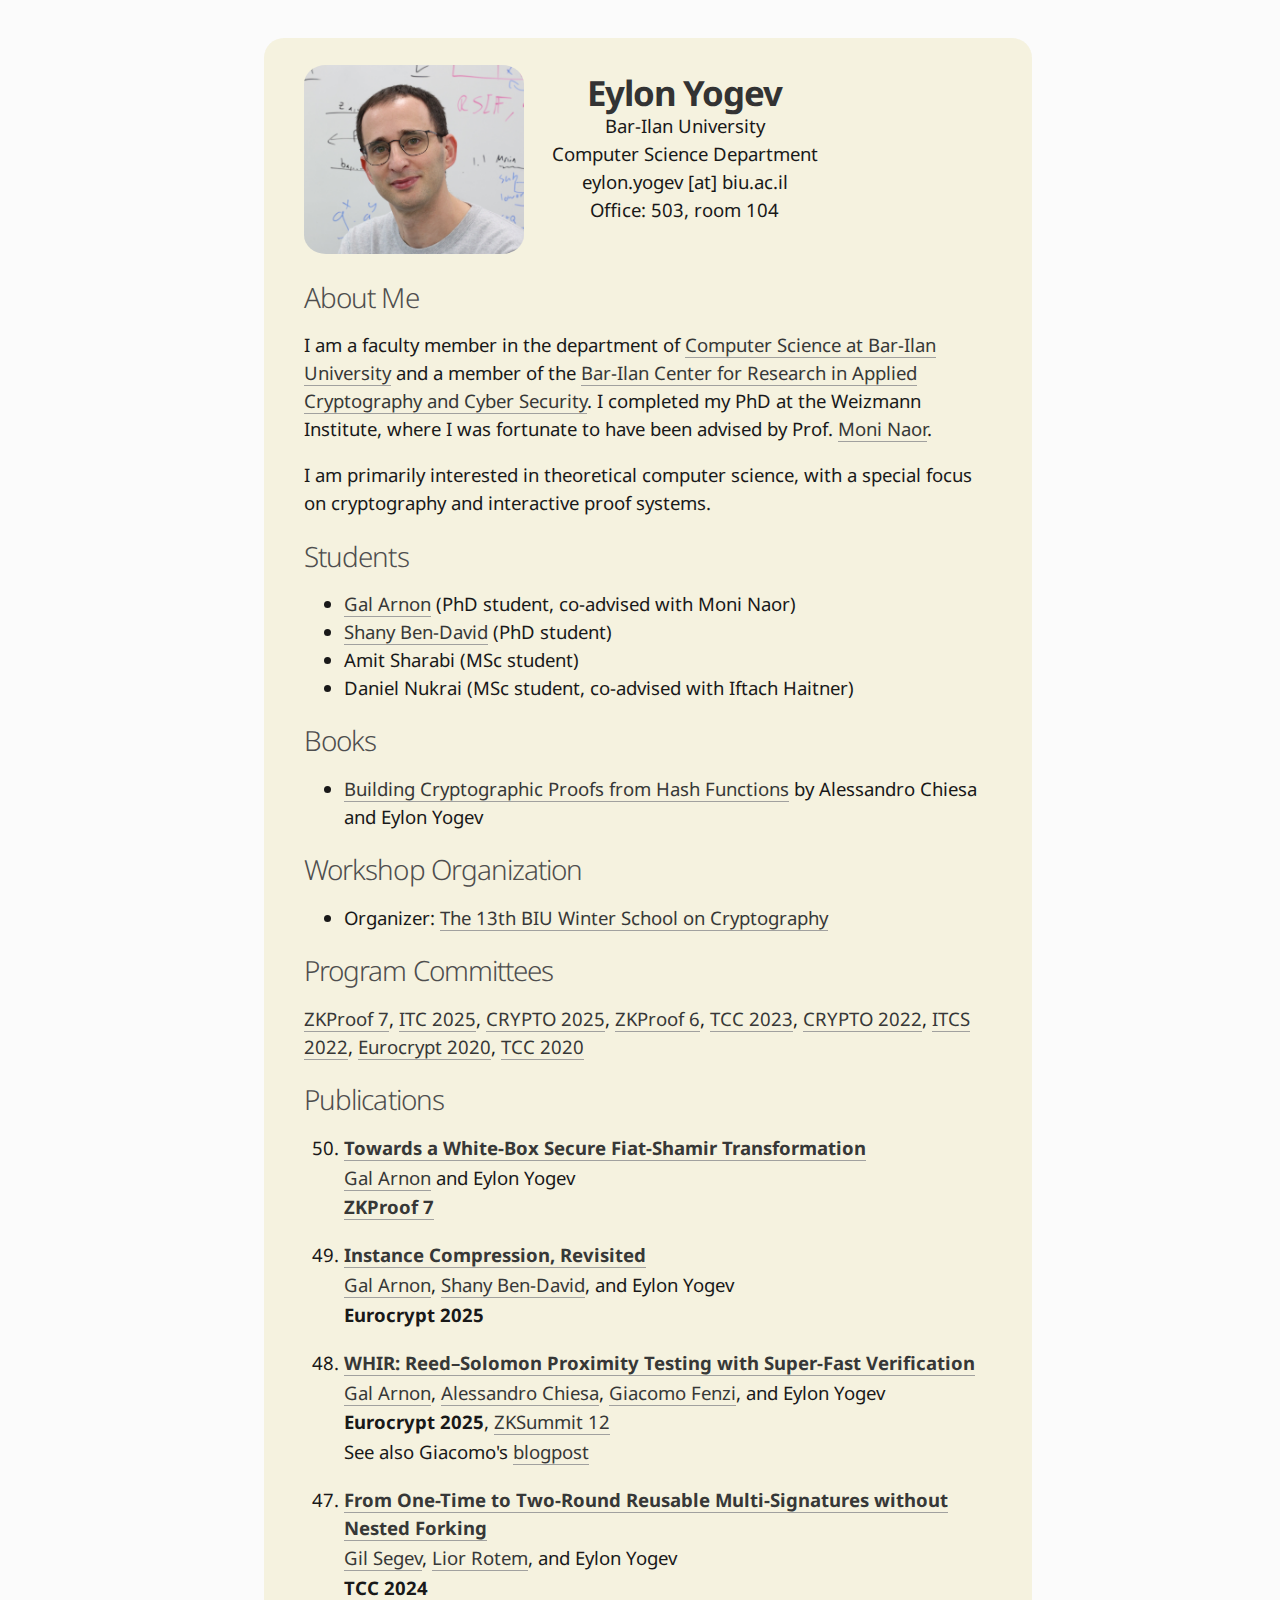
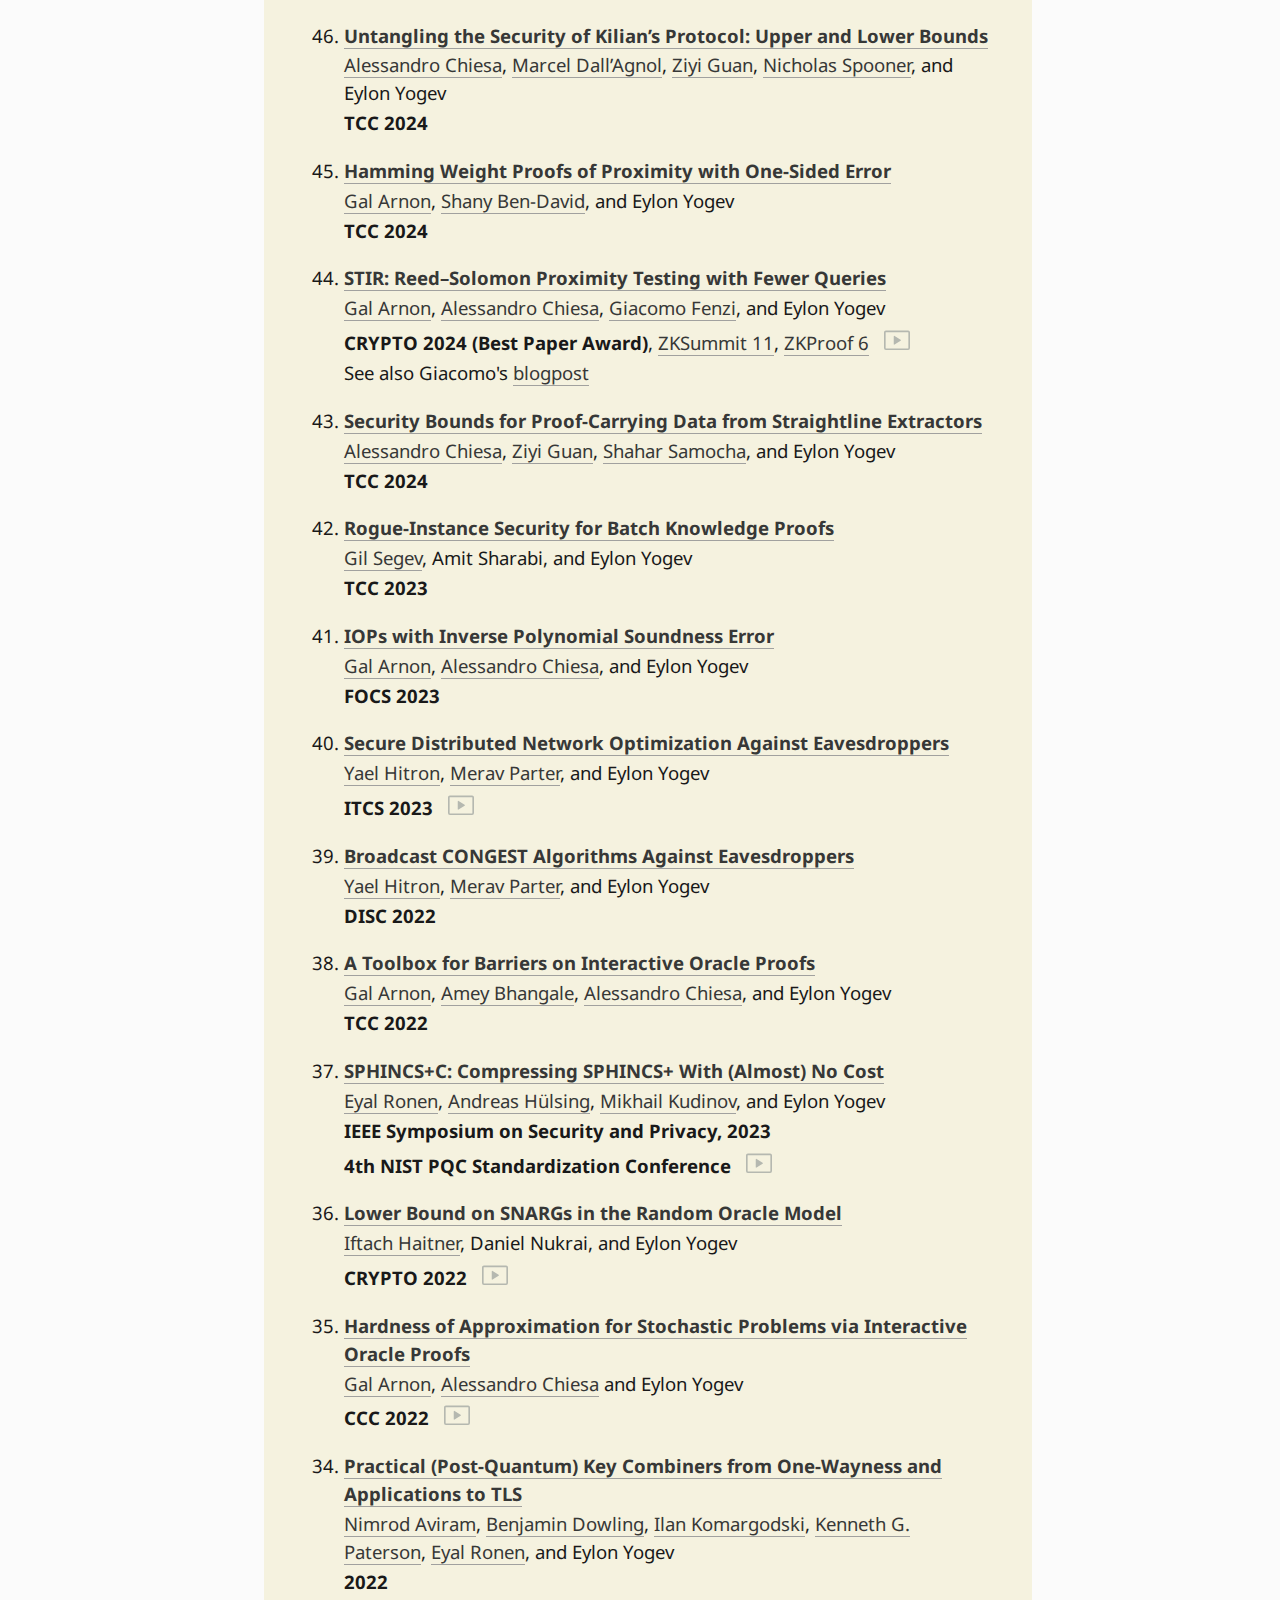
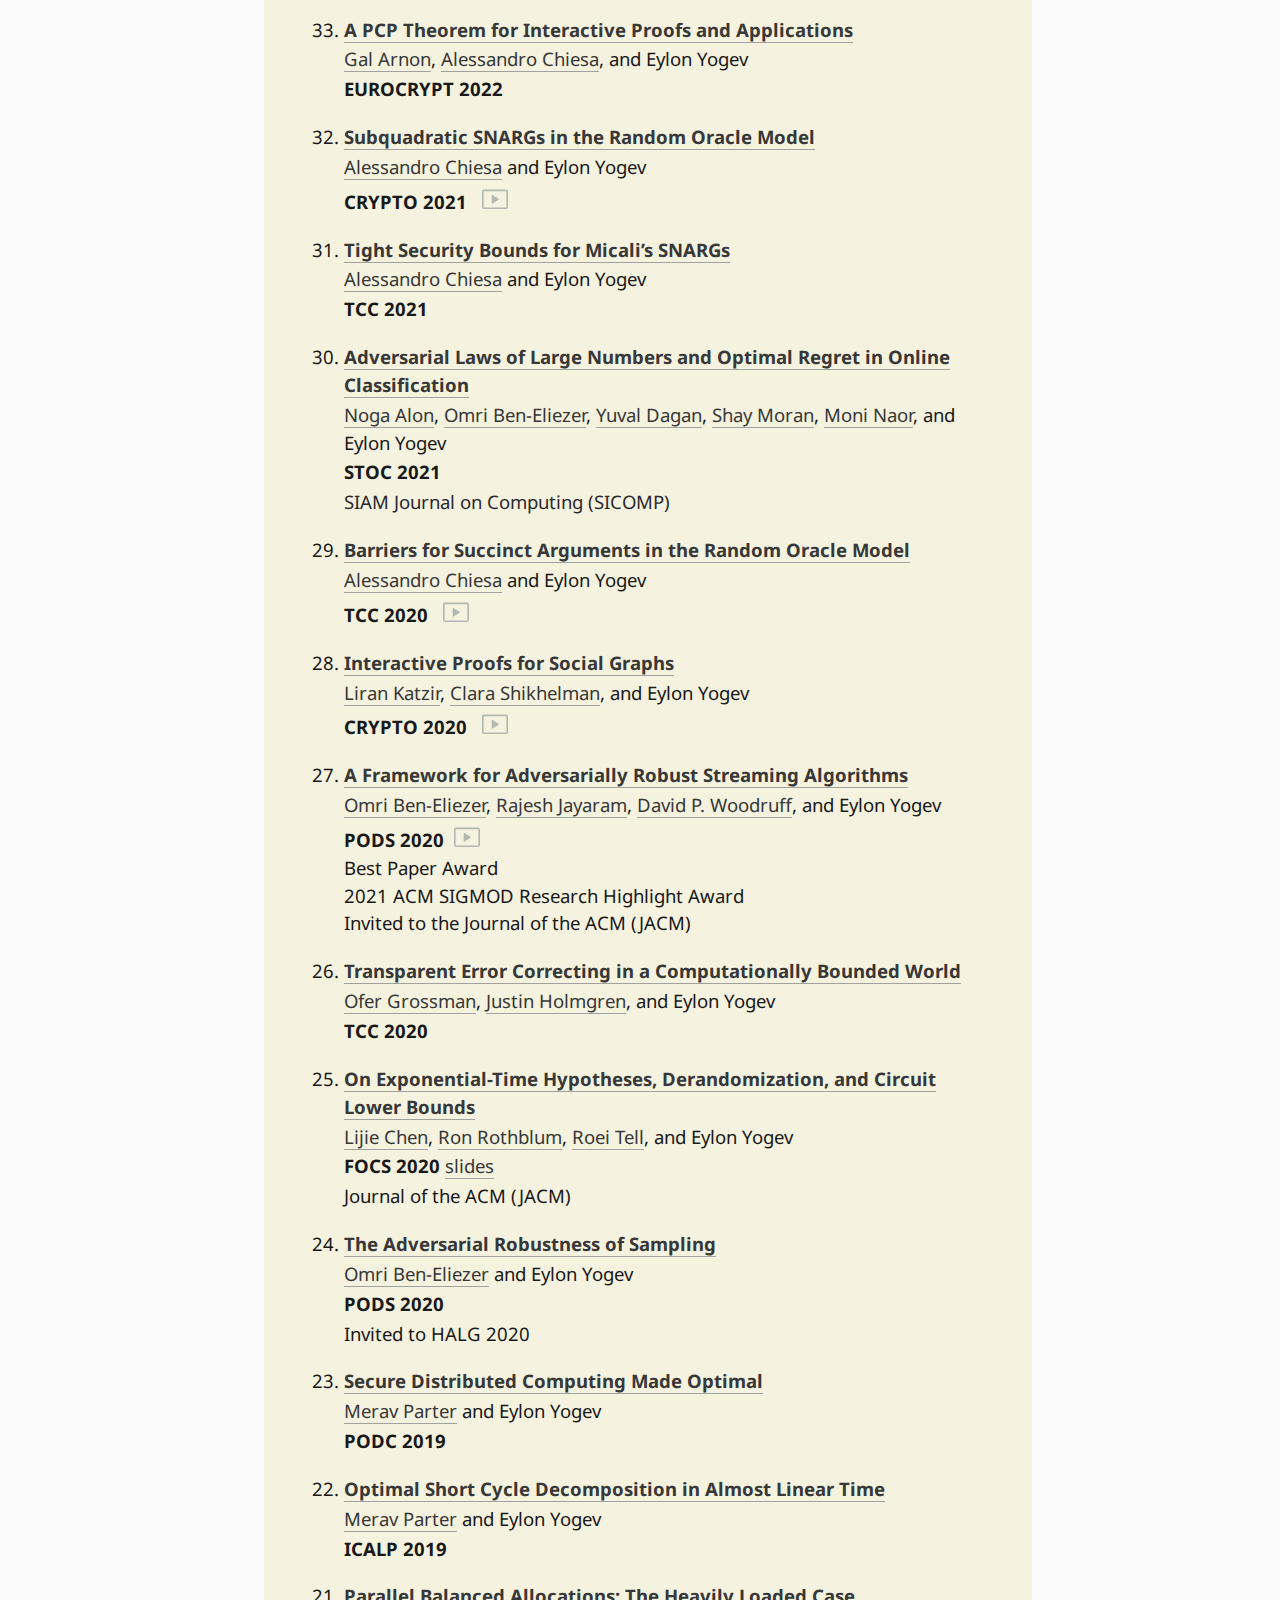
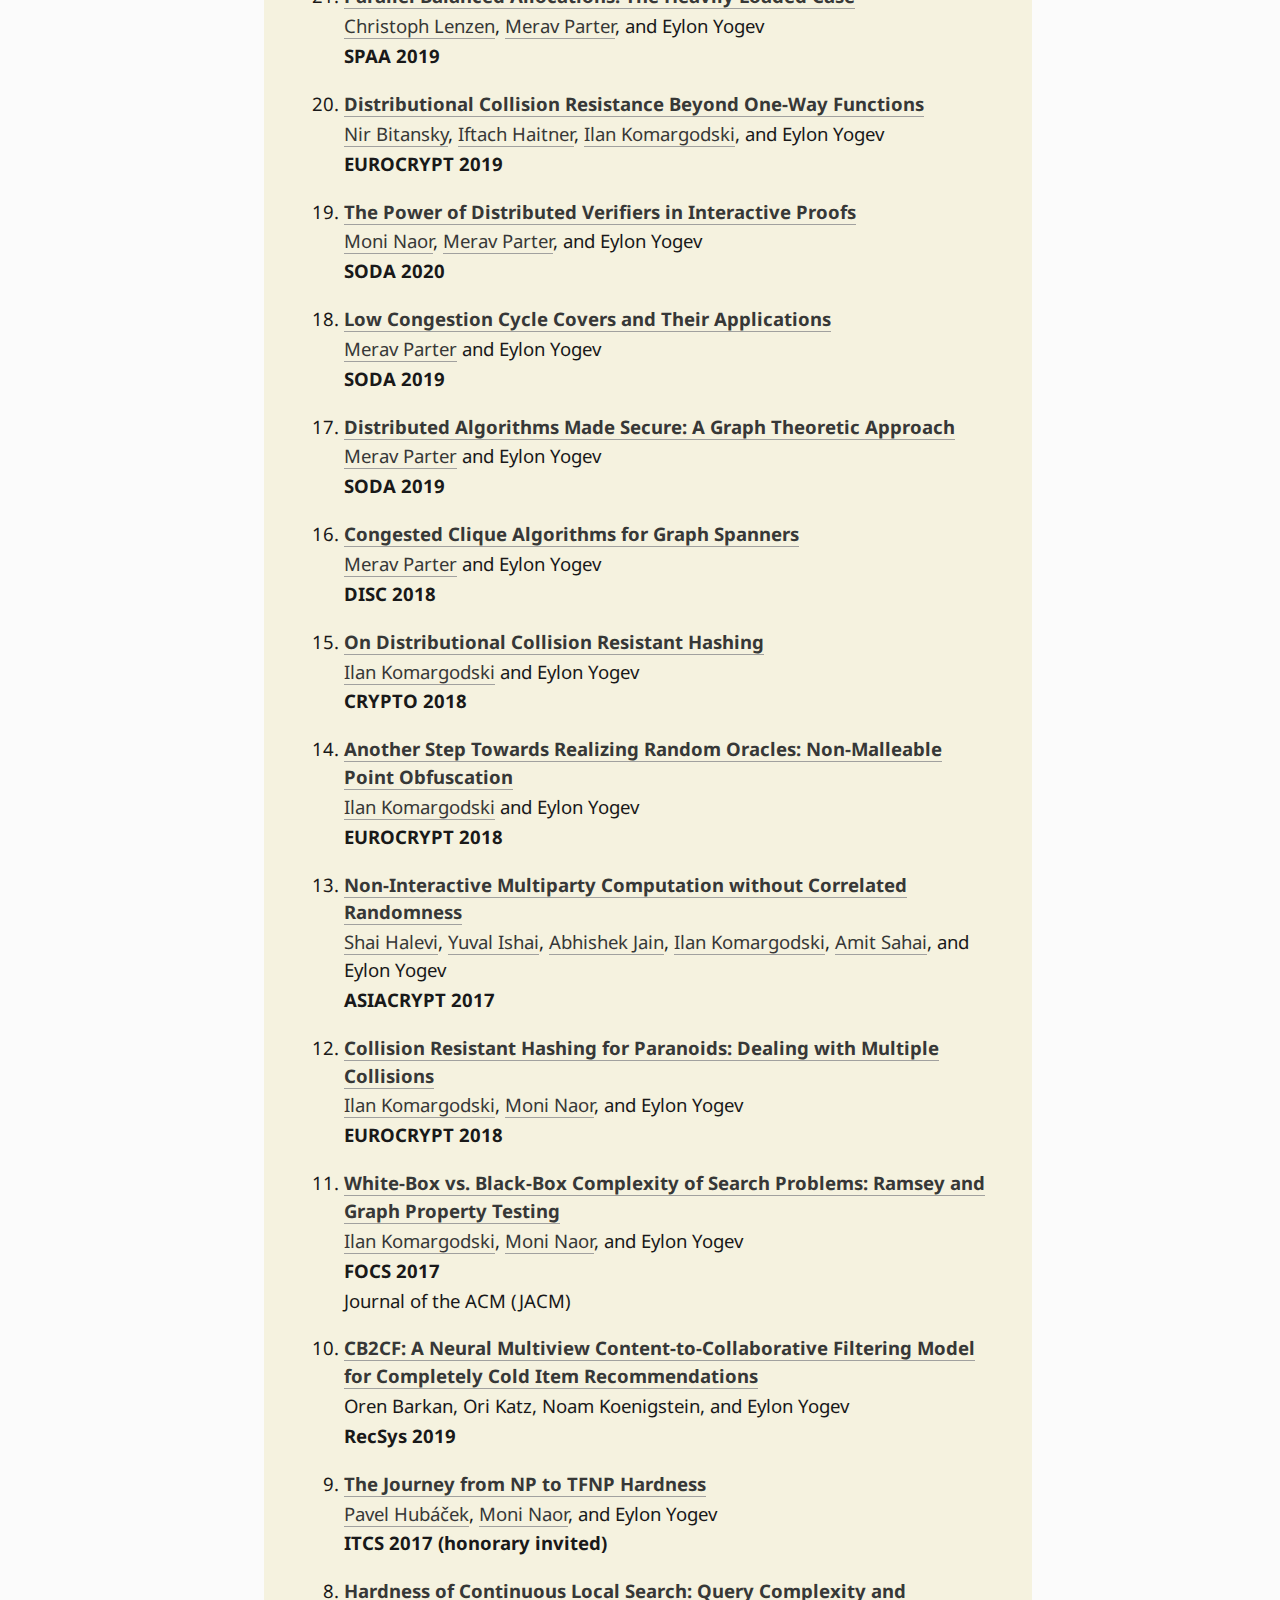
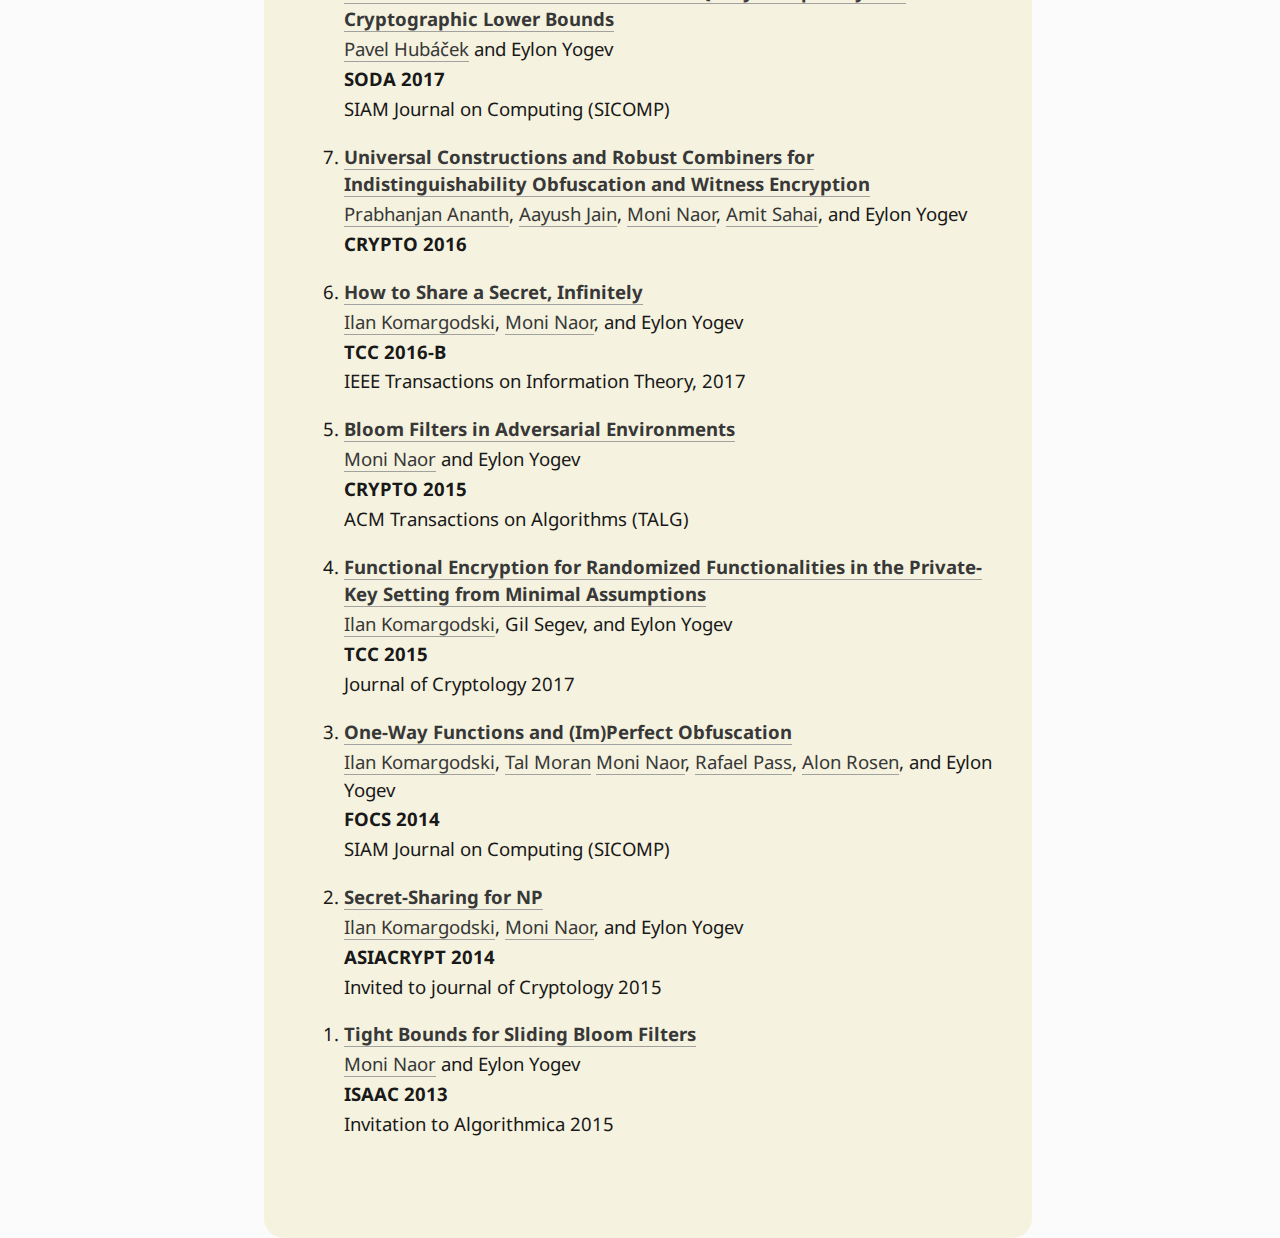
==== commit 1f732578: "Update index.html" ====
--- a/index.html
+++ b/index.html
@@ -87,7 +87,7 @@
           <div class="paper">
             <p class="title"><a href="https://eprint.iacr.org/2025/329.pdf" target="_blank"><b>Towards a White-Box Secure Fiat-Shamir Transformation</b></a></p>
             <p><a class="coauthor" href="https://galarnon42.github.io/" target="_blank">Gal Arnon</a> and Eylon Yogev</p>
-
+            <p><b><a href="https://zkproof.org/events/zkproof-7-sofia/" target="_blank">ZKProof 7</a></b></p>
           </div>
         </li>
               <li>
